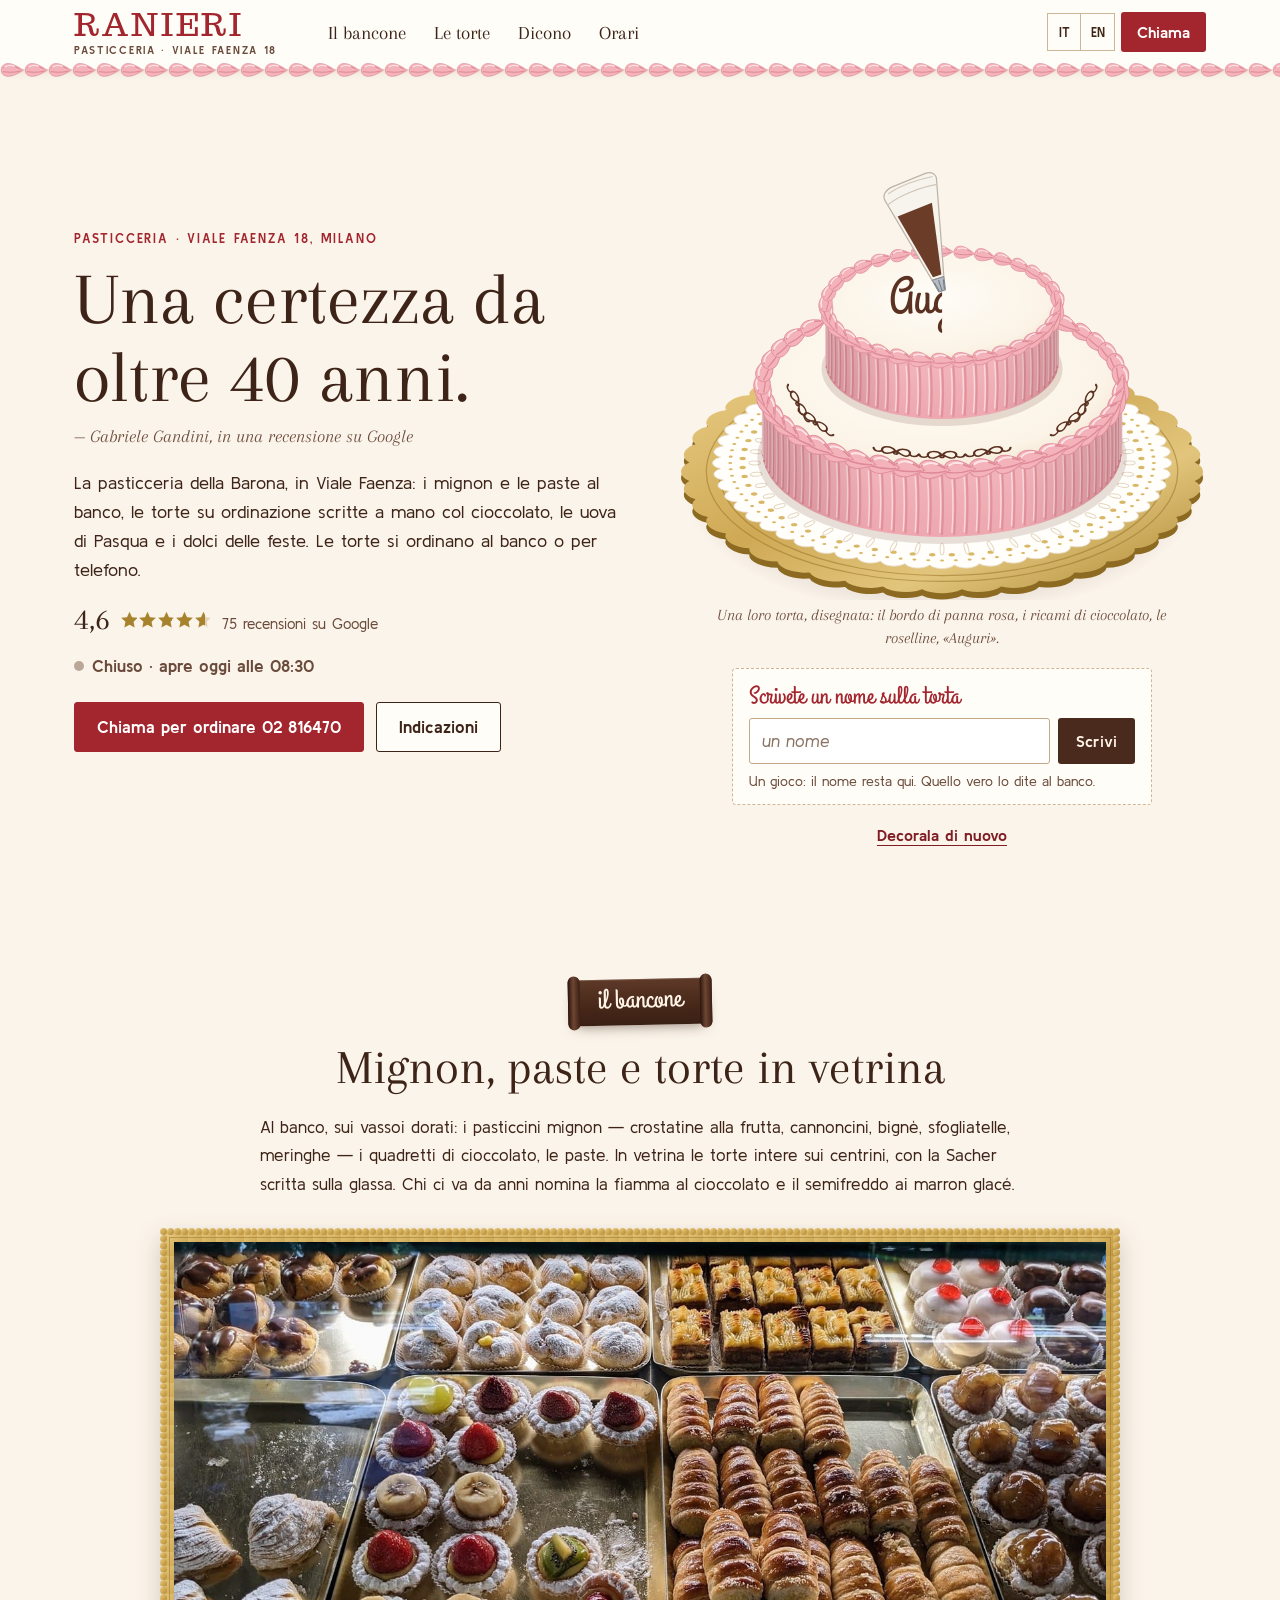
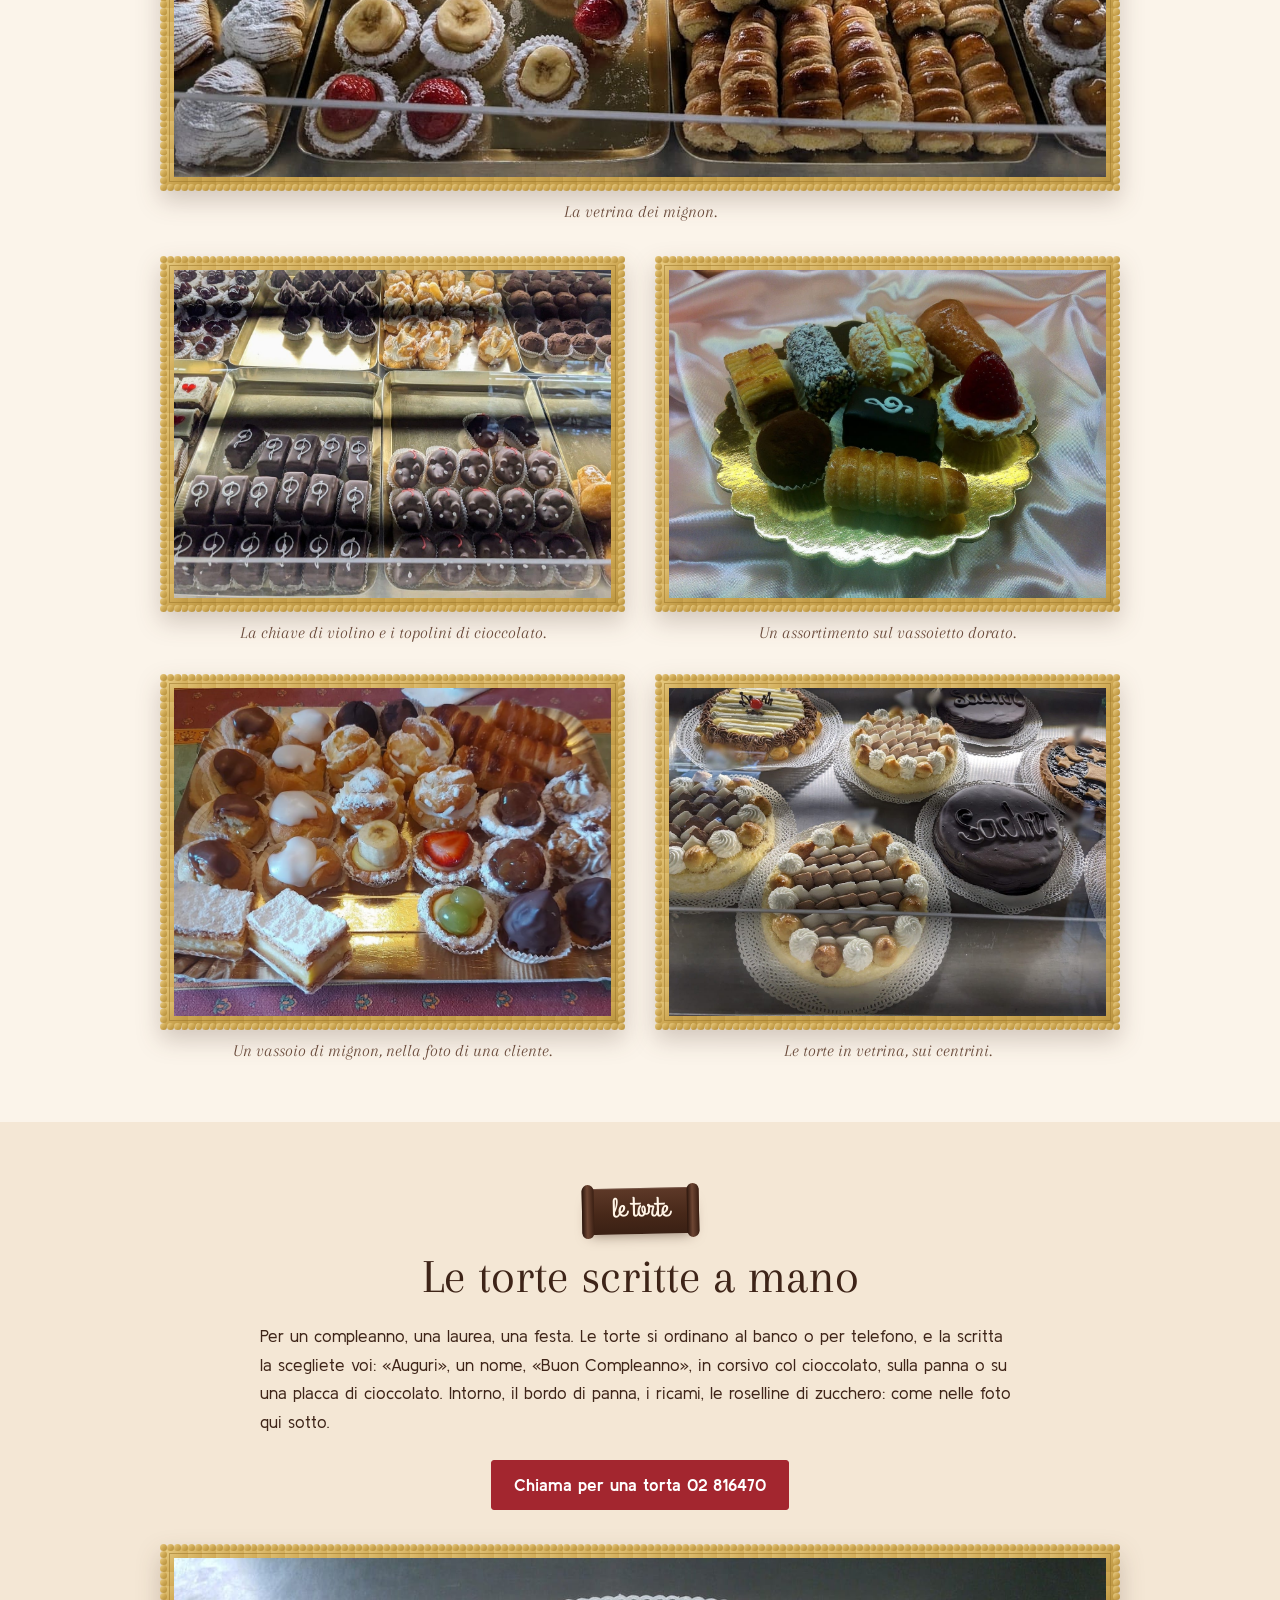
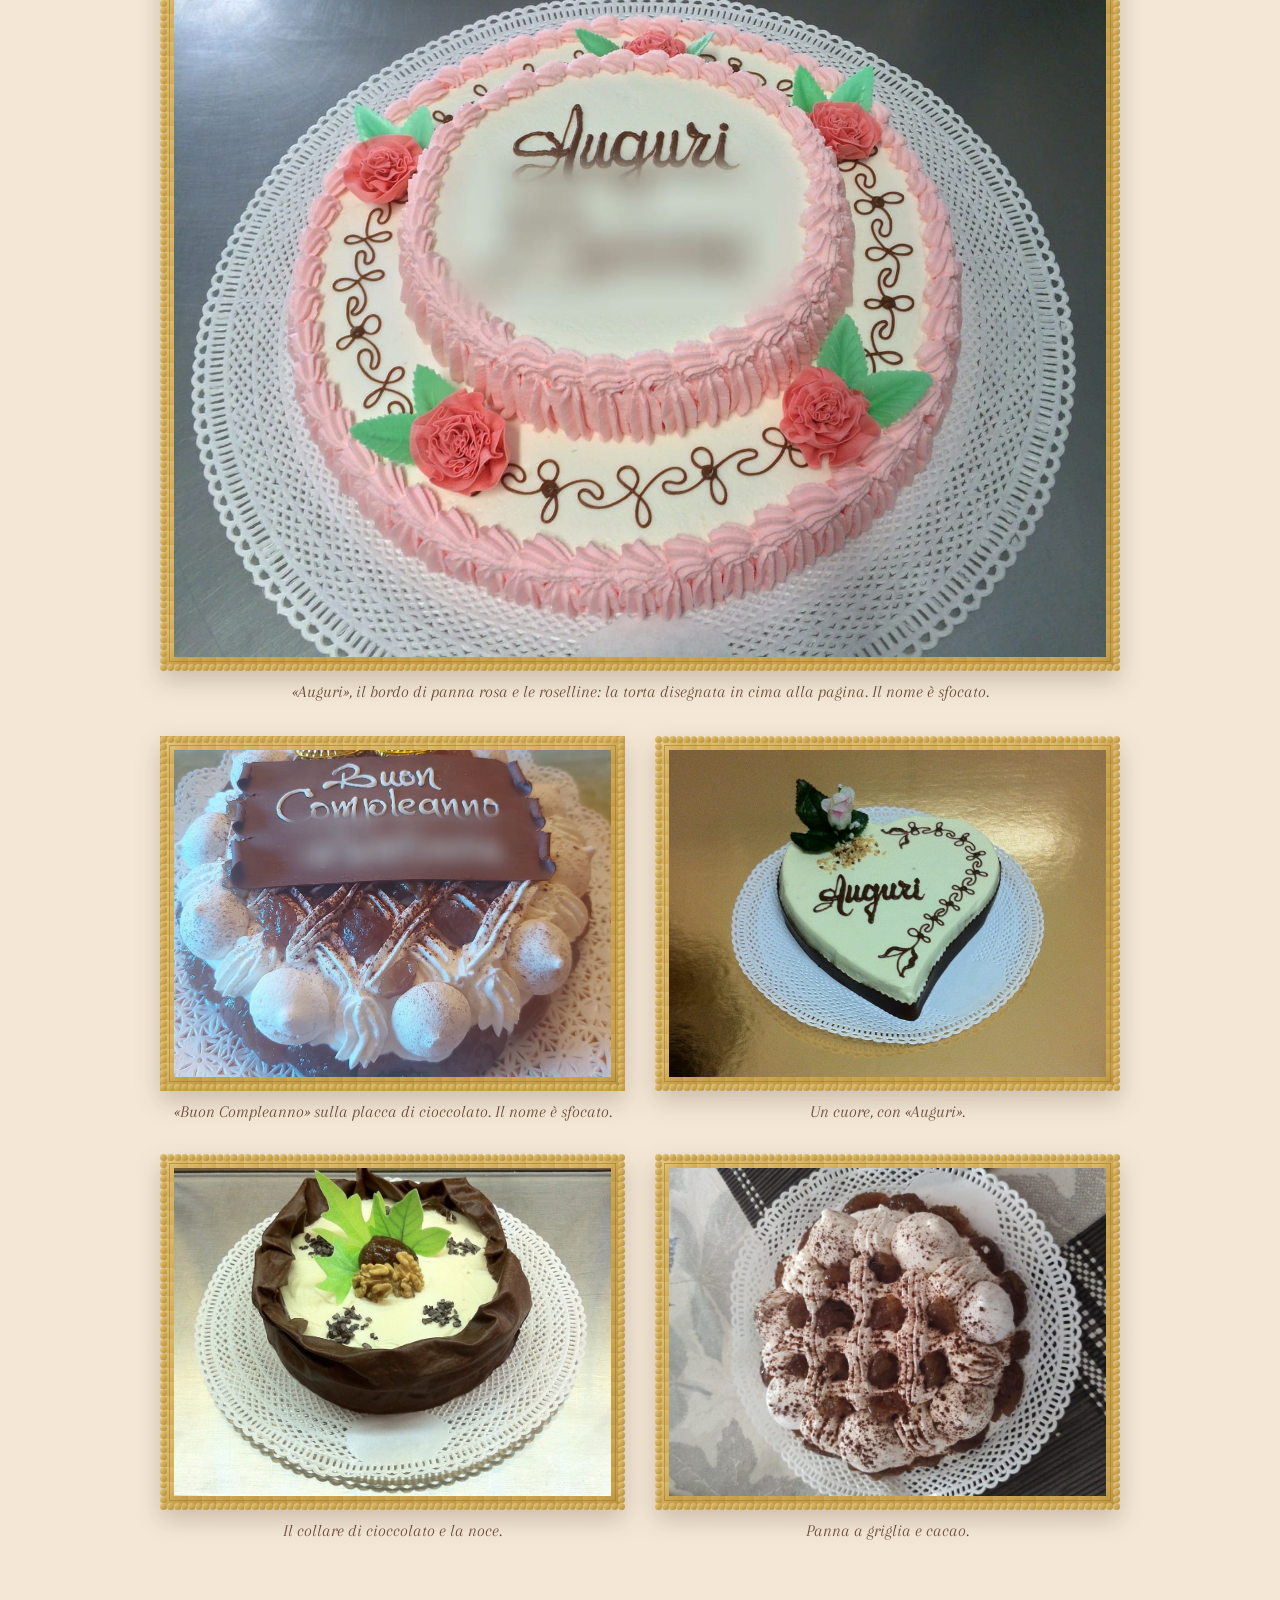
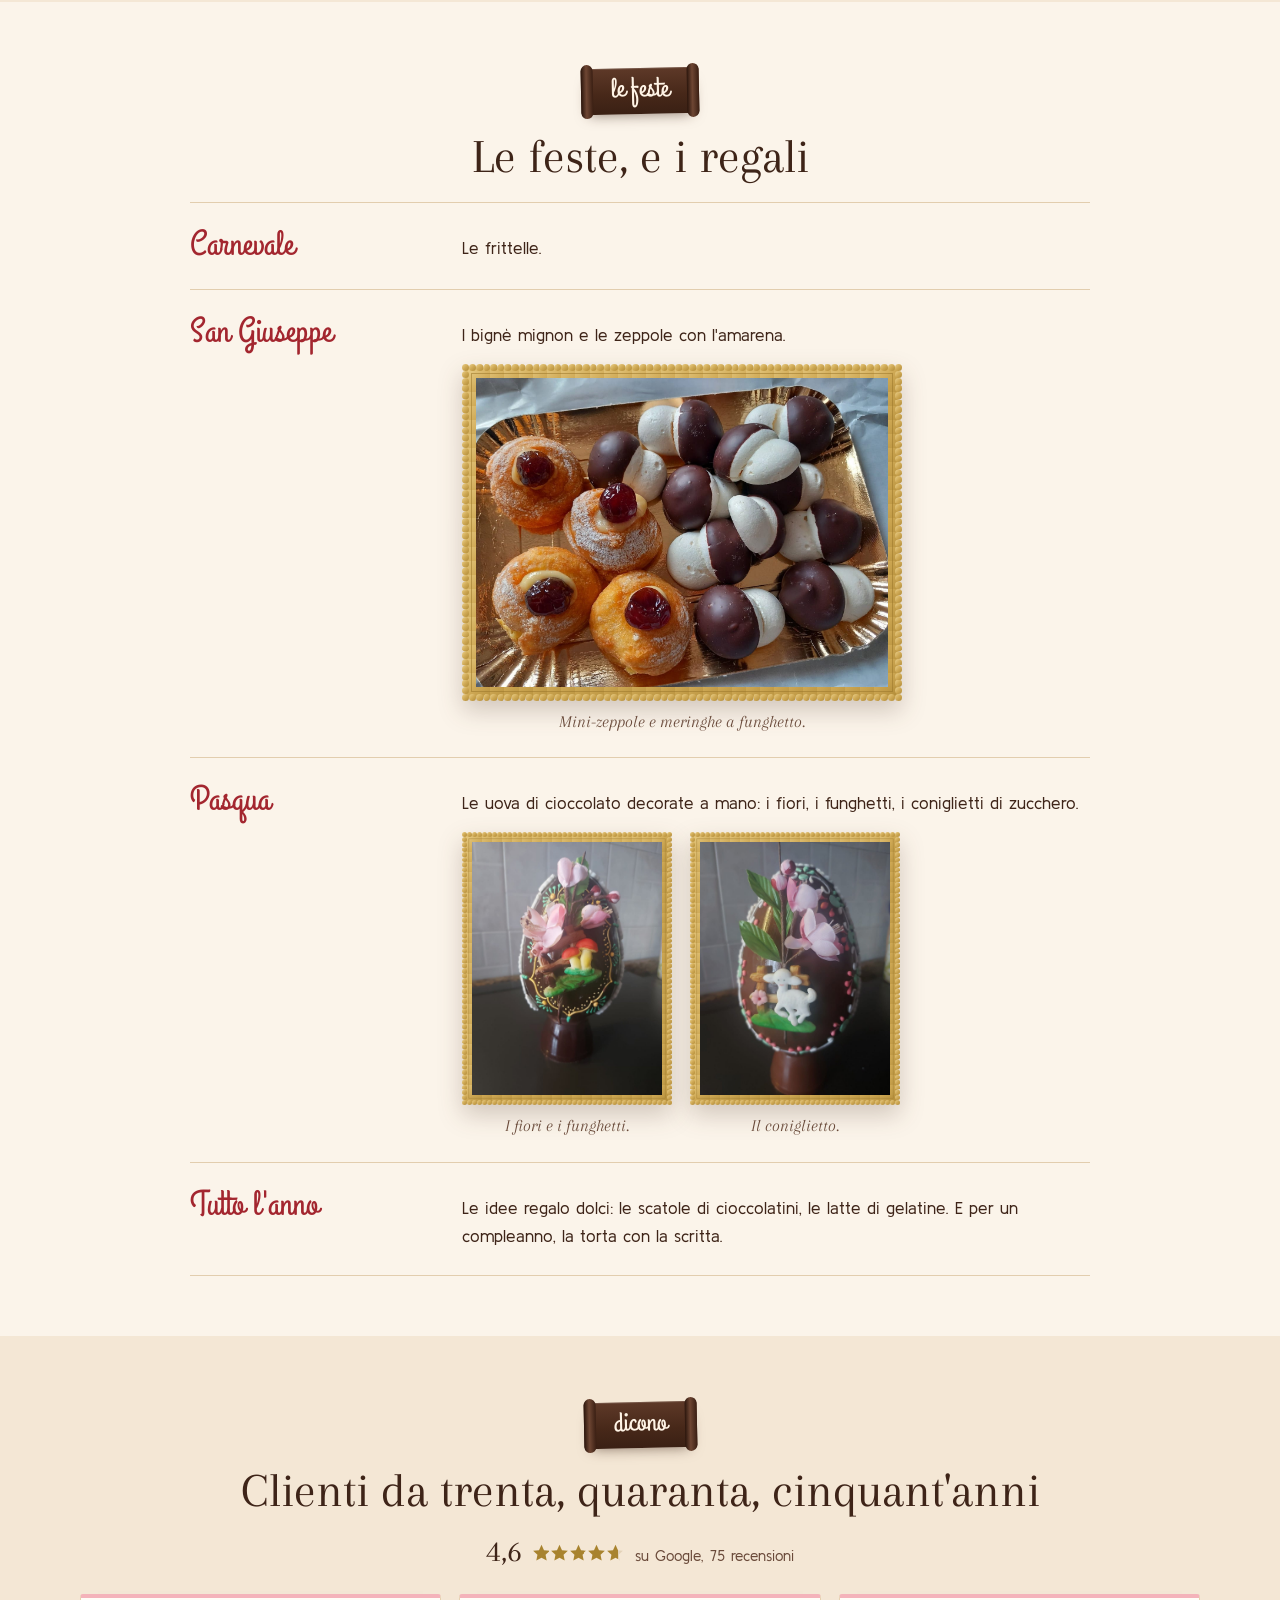
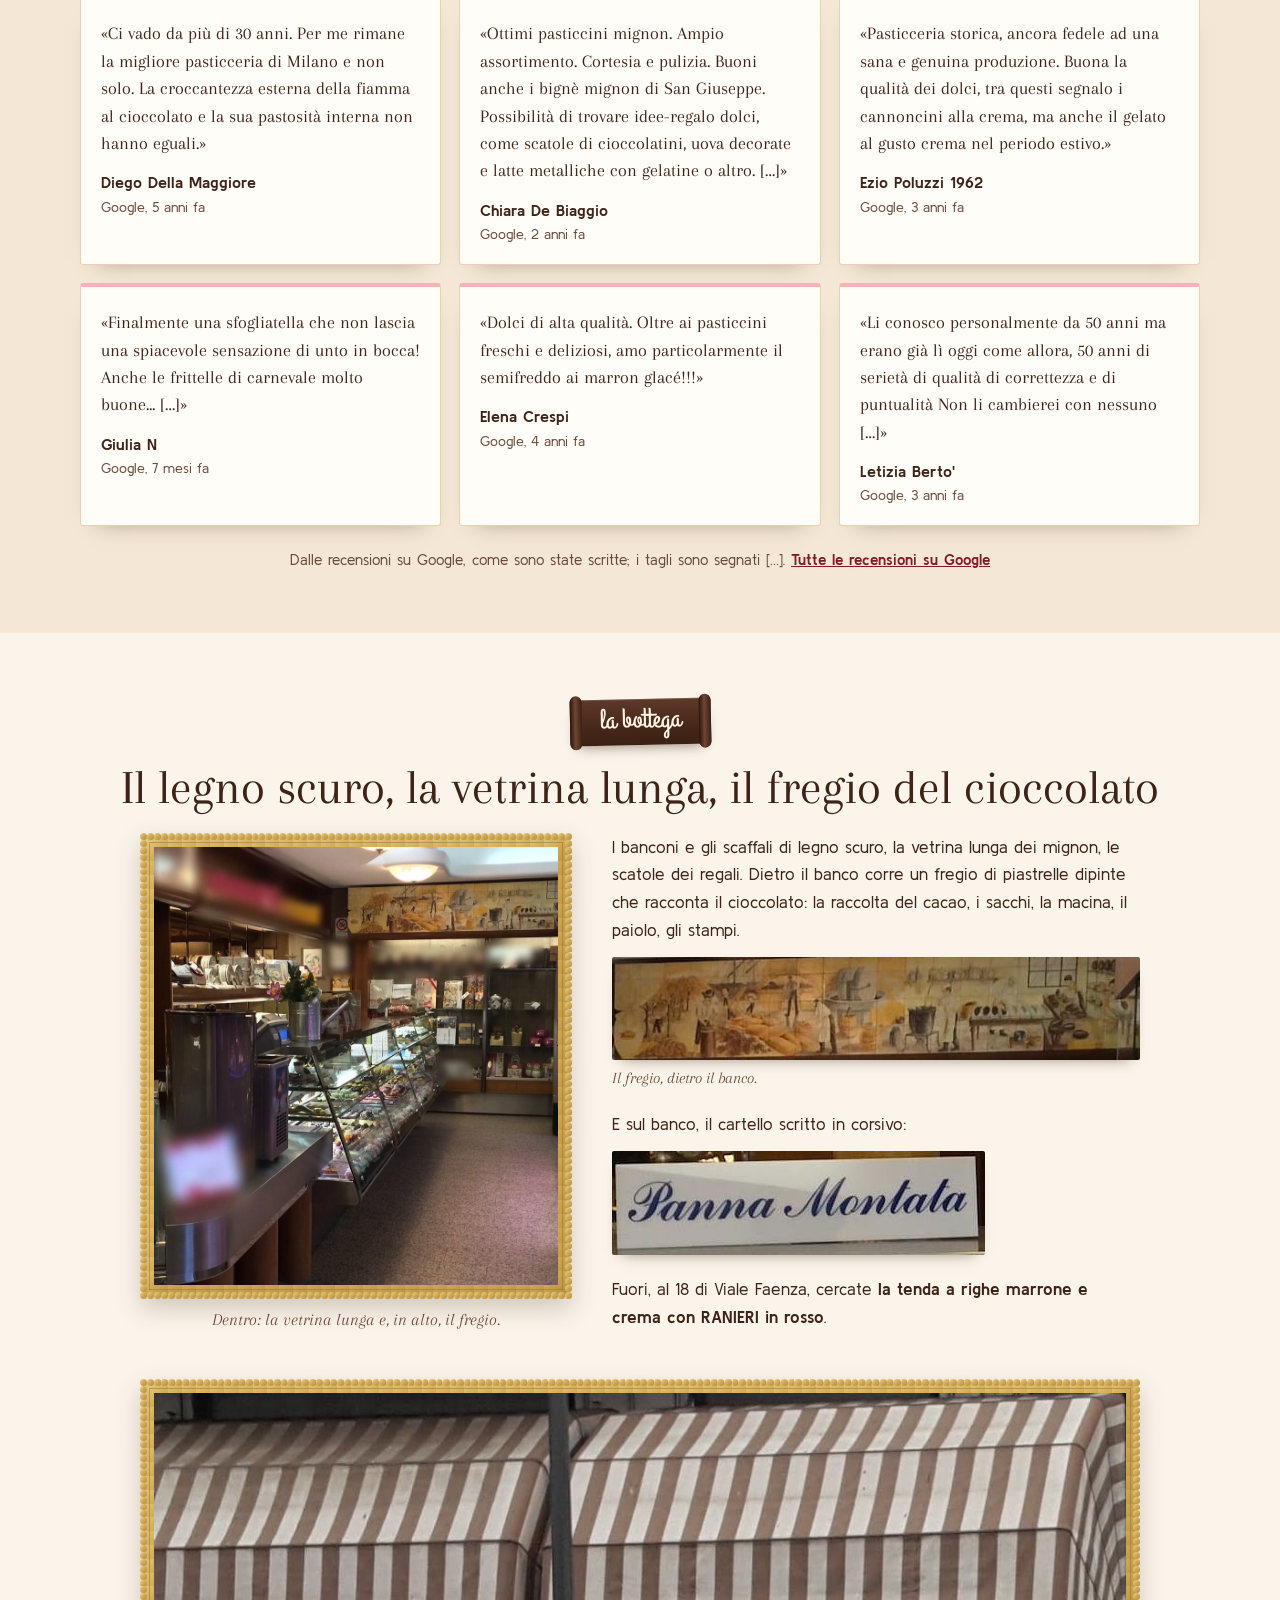
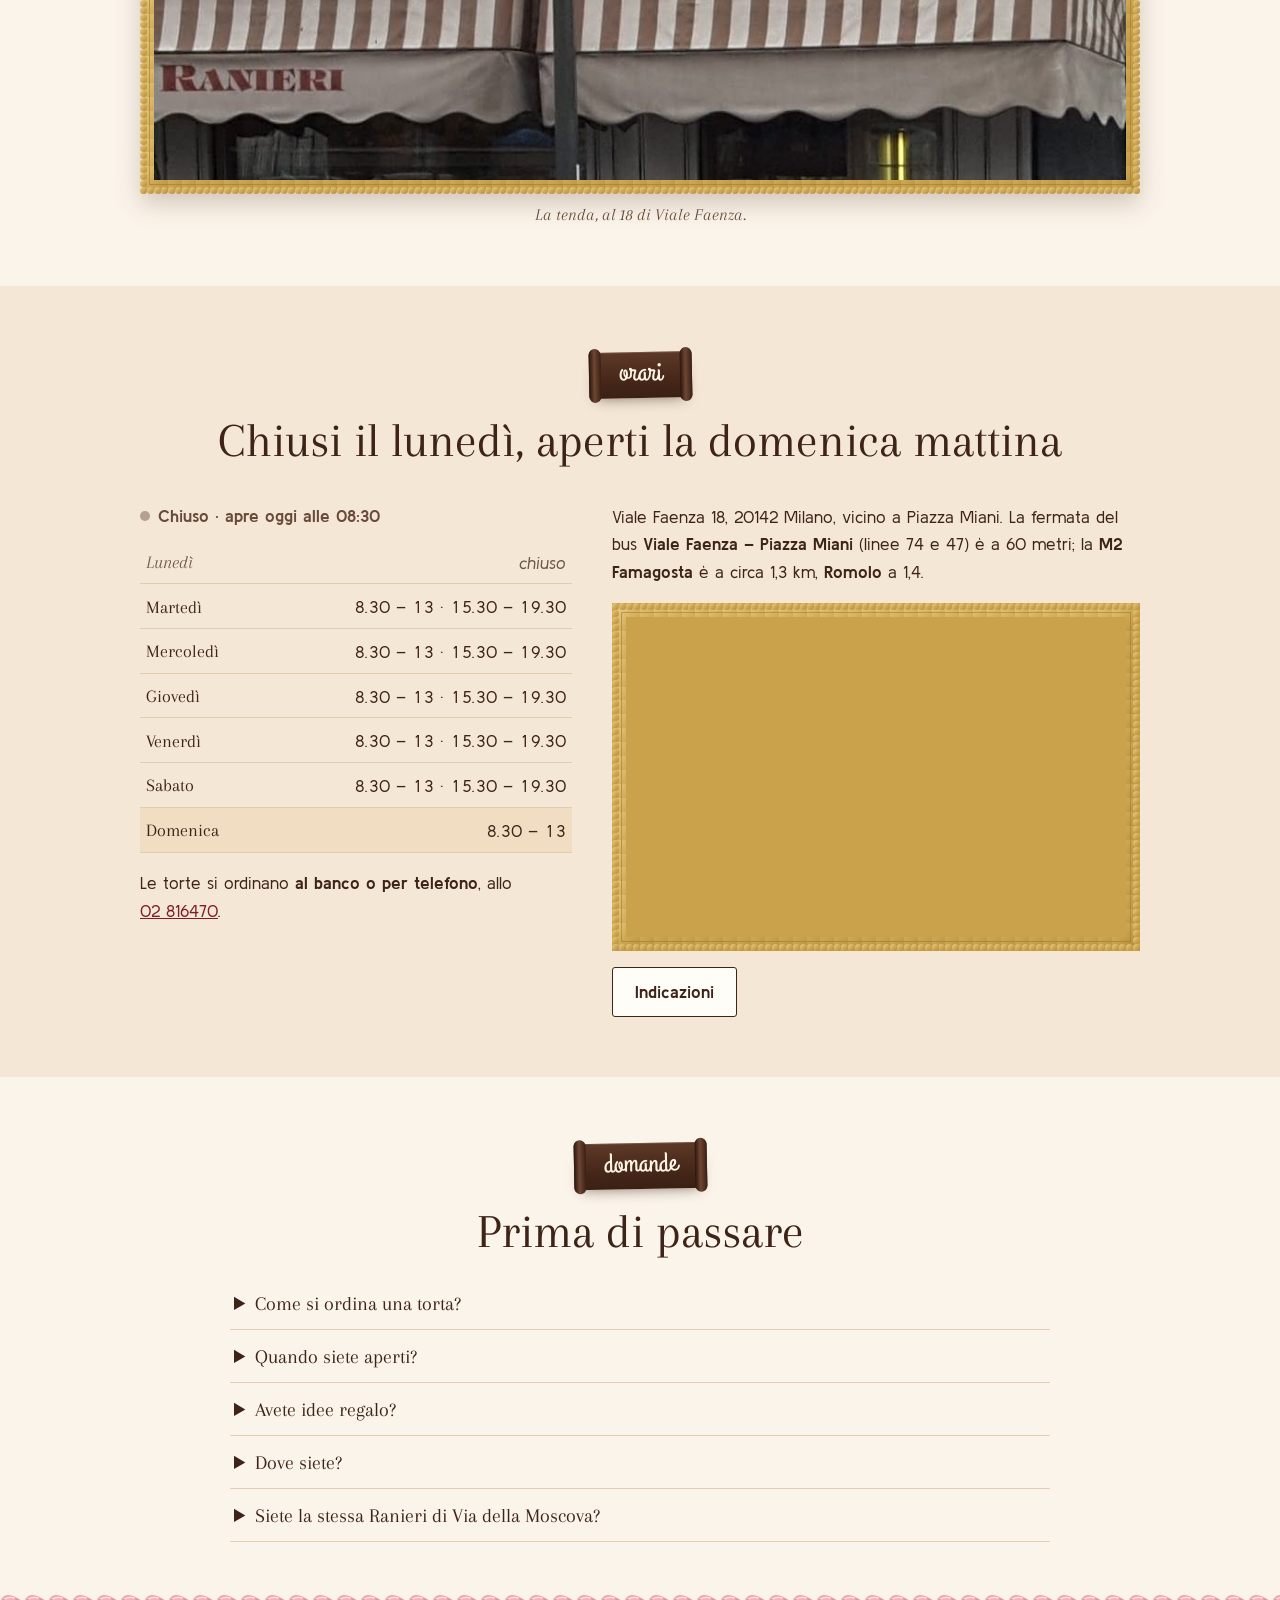
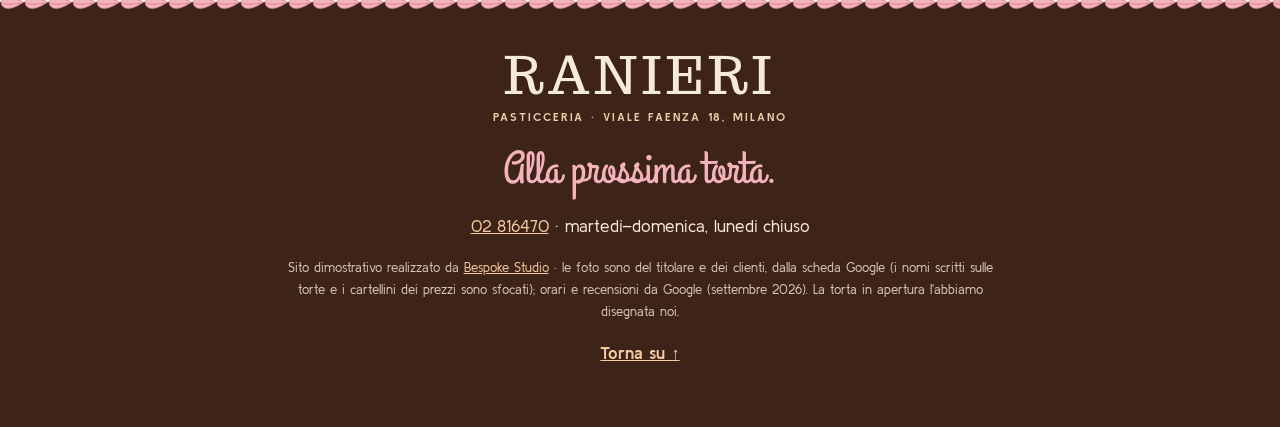
==== index.html @ b36c25e9 "Pasticceria Ranieri, Viale Faenza 18 — una certezza da oltre 40 anni La pasticceria della Barona: i " ====
<!DOCTYPE html>
<html lang="it" class="no-js">
<head>
<meta charset="utf-8">
<meta name="viewport" content="width=device-width, initial-scale=1">
<script>(function(){var r=document.documentElement;r.classList.remove('no-js');
/* la firma: finché main.js non parte sul vassoio c'è solo il centrino; se il codice non arriva, dopo 2,5 s va allo stato finale */
try{if(!matchMedia('(prefers-reduced-motion: reduce)').matches){r.classList.add('firma-attesa');window.__attesaTorta=setTimeout(function(){r.classList.remove('firma-attesa')},2500)}}catch(e){}})()</script>
<title>Pasticceria Ranieri — Viale Faenza 18, Milano (Barona)</title>
<meta name="description" content="Pasticceria Ranieri, in Viale Faenza 18 alla Barona: i mignon e le paste al banco, le torte su ordinazione scritte a mano, le uova di Pasqua e i dolci delle feste. 4,6 su 75 recensioni. Si ordina al banco o allo 02 816470.">
<link rel="canonical" href="https://rotenzark.github.io/pasticceria-ranieri-faenza/">
<meta property="og:type" content="website">
<meta property="og:title" content="Pasticceria Ranieri, Viale Faenza 18 — Una certezza da oltre 40 anni.">
<meta property="og:description" content="La pasticceria della Barona: mignon, paste, torte su ordinazione scritte a mano col cioccolato. Si ordina al banco o per telefono.">
<meta property="og:image" content="https://rotenzark.github.io/pasticceria-ranieri-faenza/img/og.jpg">
<meta property="og:url" content="https://rotenzark.github.io/pasticceria-ranieri-faenza/">
<meta property="og:locale" content="it_IT">
<meta name="twitter:card" content="summary_large_image">
<meta name="theme-color" content="#FFFDF8">
<link rel="icon" href="img/favicon.svg" type="image/svg+xml">
<link rel="icon" href="img/favicon-32.png" sizes="32x32" type="image/png">
<link rel="apple-touch-icon" href="img/apple-touch-icon.png">
<link rel="preconnect" href="https://fonts.googleapis.com">
<link rel="preconnect" href="https://fonts.gstatic.com" crossorigin>
<link href="https://fonts.googleapis.com/css2?family=Arapey:ital@0;1&amp;family=Grand+Hotel&amp;family=Kulim+Park:wght@400;700&amp;family=Trocchi&amp;display=swap" rel="stylesheet">
<link rel="stylesheet" href="css/styles.css?v=1">
<script src="https://cdn.jsdelivr.net/npm/gsap@3.12.5/dist/gsap.min.js" defer></script>
<script src="https://cdn.jsdelivr.net/npm/gsap@3.12.5/dist/ScrollTrigger.min.js" defer></script>
<script src="js/main.js?v=1" defer></script>
<script type="application/ld+json">
{"@context":"https://schema.org","@type":"Bakery","name":"Pasticceria Ranieri","description":"Pasticceria in Viale Faenza 18 a Milano, alla Barona: pasticcini mignon, paste, torte su ordinazione scritte a mano, uova di Pasqua decorate e dolci delle feste.","url":"https://rotenzark.github.io/pasticceria-ranieri-faenza/","image":"https://rotenzark.github.io/pasticceria-ranieri-faenza/img/og.jpg","telephone":"+39 02 816470","address":{"@type":"PostalAddress","streetAddress":"Viale Faenza 18","postalCode":"20142","addressLocality":"Milano","addressRegion":"MI","addressCountry":"IT"},"geo":{"@type":"GeoCoordinates","latitude":45.4373,"longitude":9.15174},"openingHoursSpecification":[{"@type":"OpeningHoursSpecification","dayOfWeek":["Tuesday","Wednesday","Thursday","Friday","Saturday"],"opens":"08:30","closes":"13:00"},{"@type":"OpeningHoursSpecification","dayOfWeek":["Tuesday","Wednesday","Thursday","Friday","Saturday"],"opens":"15:30","closes":"19:30"},{"@type":"OpeningHoursSpecification","dayOfWeek":"Sunday","opens":"08:30","closes":"13:00"}],"aggregateRating":{"@type":"AggregateRating","ratingValue":"4.6","reviewCount":"75","bestRating":"5"}}
</script>
<script type="application/ld+json">
{"@context":"https://schema.org","@type":"FAQPage","mainEntity":[
{"@type":"Question","name":"Come si ordina una torta alla Pasticceria Ranieri?","acceptedAnswer":{"@type":"Answer","text":"Al banco o per telefono, allo 02 816470. La scritta la scegliete voi."}},
{"@type":"Question","name":"Quando è aperta la Pasticceria Ranieri?","acceptedAnswer":{"@type":"Answer","text":"Dal martedì al sabato dalle 8.30 alle 13 e dalle 15.30 alle 19.30; la domenica dalle 8.30 alle 13. Il lunedì è chiusa."}},
{"@type":"Question","name":"Avete idee regalo?","acceptedAnswer":{"@type":"Answer","text":"Sì: le scatole di cioccolatini, le latte di gelatine, e a Pasqua le uova decorate a mano."}},
{"@type":"Question","name":"Dove si trova la pasticceria?","acceptedAnswer":{"@type":"Answer","text":"In Viale Faenza 18, vicino a Piazza Miani: i bus 74 e 47 fermano a 60 metri. Si riconosce dalla tenda a righe marrone e crema con RANIERI in rosso."}},
{"@type":"Question","name":"È la stessa Pasticceria Ranieri di Via della Moscova?","acceptedAnswer":{"@type":"Answer","text":"No: questa è la Pasticceria Ranieri di Viale Faenza 18, alla Barona. Sono due pasticcerie diverse."}}
]}
</script>
</head>
<body>

<a class="salta" href="#contenuto" data-i18n="m.salta">Vai al contenuto</a>

<header class="testata" id="testata">
  <div class="testata__dentro">
    <a class="marchio" href="#inizio" aria-label="Pasticceria Ranieri, torna all'inizio" data-i18n-aria="m.top">
      <span class="marchio__nome" aria-hidden="true">RANIERI</span>
      <span class="marchio__sotto" aria-hidden="true" data-i18n="m.sotto">Pasticceria · Viale Faenza 18</span>
    </a>
    <nav id="mainNav" class="voci" aria-label="Le sezioni" data-i18n-aria="m.nav">
      <a href="#bancone" data-i18n="n.bancone">Il bancone</a>
      <a href="#torte" data-i18n="n.torte">Le torte</a>
      <a href="#dicono" data-i18n="n.dicono">Dicono</a>
      <a href="#orari" data-i18n="n.orari">Orari</a>
    </nav>
    <div class="testata__azioni">
      <div class="lingue" role="group" aria-label="Lingua" data-i18n-aria="m.lingua">
        <button type="button" data-lang="it" aria-pressed="true">IT</button>
        <button type="button" data-lang="en" aria-pressed="false">EN</button>
      </div>
      <a class="chiama" href="tel:+3902816470" data-i18n="t.chiama">Chiama</a>
      <button id="burger" class="burger" type="button" aria-expanded="false" aria-controls="menuMobile" aria-label="Apri il menu" data-i18n-aria="m.menu"><span></span><span></span><span></span></button>
    </div>
  </div>
</header>

<nav id="menuMobile" class="menu-mobile" hidden aria-label="Le sezioni" data-i18n-aria="m.nav">
  <a href="#bancone" data-i18n="n.bancone">Il bancone</a>
  <a href="#torte" data-i18n="n.torte">Le torte</a>
  <a href="#feste" data-i18n="n.feste">Le feste</a>
  <a href="#dicono" data-i18n="n.dicono">Dicono</a>
  <a href="#bottega" data-i18n="n.bottega">La bottega</a>
  <a href="#orari" data-i18n="n.orariDove">Orari e dove</a>
  <a href="#domande" data-i18n="n.domande">Domande</a>
  <a class="menu-mobile__chiama" href="tel:+3902816470"><span data-i18n="t.chiama">Chiama</span> <span class="intero">02 816470</span></a>
</nav>

<main id="contenuto">

  <!-- ══════ L'APERTURA: le parole di un cliente e una loro torta ══════ -->
  <section id="inizio" class="apertura" aria-labelledby="titolo">
    <div class="apertura__testo">
      <p class="apertura__sopra" data-i18n="h.sopra">Pasticceria · Viale Faenza 18, Milano</p>
      <h1 id="titolo" class="apertura__titolo" data-i18n="h.titolo">Una certezza da oltre 40 anni.</h1>
      <p class="apertura__chi" data-i18n="h.chi">Gabriele Gandini, in una recensione su Google</p>
      <p class="apertura__frase" data-i18n="h.testo">La pasticceria della Barona, in Viale Faenza: i mignon e le paste al banco, le torte su ordinazione scritte a mano col cioccolato, le uova di Pasqua e i dolci delle feste. Le torte si ordinano al banco o per telefono.</p>
      <p class="voto"><b class="voto__n">4,6</b> <span class="stelle" aria-hidden="true" style="--voto:.92"></span> <span class="voto__su" data-i18n="h.voto">75 recensioni su Google</span></p>
      <p class="stato" id="orarioStato">Martedì–sabato 8.30–13 e 15.30–19.30, domenica 8.30–13</p>
      <div class="apertura__azioni">
        <a class="bottone bottone--pieno" href="tel:+3902816470"><span data-i18n="h.chiama">Chiama per ordinare</span>&nbsp;<span class="intero">02 816470</span></a>
        <a class="bottone" href="https://www.google.com/maps/dir/?api=1&amp;destination=Pasticceria+Ranieri%2C+Viale+Faenza+18%2C+Milano" target="_blank" rel="noopener" data-i18n="h.indicazioni">Indicazioni</a>
      </div>
    </div>
    <div class="apertura__torta">
      <figure class="torta" id="torta" data-firma="fatta">
        <div class="torta__cornice">
          <!--TORTA--><svg class="torta__svg" viewBox="0 0 600 540" role="img" aria-labelledby="tortaTitolo tortaDesc" xmlns="http://www.w3.org/2000/svg">
  <title id="tortaTitolo" data-i18n="to.titolo">Una torta della Pasticceria Ranieri, disegnata</title>
  <desc id="tortaDesc" data-i18n="to.desc">Una torta a due piani sul centrino e sul vassoio dorato: i fianchi di panna rosa, il bordo di conchiglie di panna rosa, i ricami di cioccolato, quattro roselline di zucchero con le foglie, e sopra la scritta Auguri in corsivo di cioccolato.</desc>
  <defs>
    <linearGradient id="oroVassoio" x1="0" y1="0" x2="1" y2="1"><stop offset="0" stop-color="#EBD08A"/><stop offset=".45" stop-color="#CFA955"/><stop offset=".7" stop-color="#E2C57C"/><stop offset="1" stop-color="#A8832E"/></linearGradient>
    <radialGradient id="ombraVassoio" cx=".5" cy=".5" r=".5"><stop offset=".6" stop-color="#3E2418" stop-opacity=".22"/><stop offset="1" stop-color="#3E2418" stop-opacity="0"/></radialGradient>
    <linearGradient id="fiancoRosa" x1="0" y1="0" x2="0" y2="1"><stop offset="0" stop-color="#F6C3C7"/><stop offset="1" stop-color="#EDA7AF"/></linearGradient>
    <linearGradient id="fiancoOmbra" x1="0" y1="0" x2="1" y2="0"><stop offset="0" stop-color="#7A2E36" stop-opacity=".26"/><stop offset=".32" stop-color="#7A2E36" stop-opacity="0"/><stop offset=".72" stop-color="#7A2E36" stop-opacity="0"/><stop offset="1" stop-color="#7A2E36" stop-opacity=".28"/></linearGradient>
    <radialGradient id="sopraPanna" cx=".46" cy=".42" r=".62"><stop offset="0" stop-color="#FFFDF8"/><stop offset=".8" stop-color="#FBF3E6"/><stop offset="1" stop-color="#F2E4D0"/></radialGradient>
    <g id="conchiglia"><path class="c-corpo" d="M-11 0C-11-6.5-5-8.5 1-6.5C5.5-5 9-2.5 13 0C9 2.5 5.5 4.6 1 6C-5 7.8-11 6-11 0Z"/><path class="c-solchi" d="M-8.5-2.8C-4-5.8 2-5.4 9-1.4M-9 1.8C-3 2.6 3 2.8 10 .8"/><path class="c-luce" d="M-7-3.6C-4-5.4 0-5.4 3-4.4"/></g>
    <path id="ricamo" pathLength="1" d="M-26-3C-25 3-19 4-16 0C-18-9-6-11-1-3C-6 4-13 7-16 0M26-3C25 3 19 4 16 0C18-9 6-11 1-3C6 4 13 7 16 0M-2 1a2 2 0 1 0 4 0a2 2 0 1 0-4 0"/>
    <g id="rosa"><path class="rosa__foglia" d="M-4 4C-16 2-28 8-36 18C-24 20-12 16-4 4Z"/><path class="rosa__foglia" d="M4 4C16 2 28 8 36 18C24 20 12 16 4 4Z"/><path class="rosa__nervo" d="M-6 6C-16 10-24 14-31 17M6 6C16 10 24 14 31 17"/><ellipse class="rosa__fuori" cx="0" cy="0" rx="21" ry="17"/><path class="rosa__petali" d="M-19 2C-16-10-4-15 6-13C15-11 20-4 18 4M-15 8C-17-2-10-10 0-10C10-10 15-3 14 6M-11 10C-13 2-7-5 1-5C8-5 11 1 9 7M-6 7C-7 1-3-2 2-1C6 0 6 5 3 7"/><path class="rosa__luce" d="M-14-6C-9-11 0-13 7-11"/></g>
  </defs>
  <g class="torta__vassoio">
    <ellipse cx="300" cy="410" rx="296" ry="148" fill="url(#ombraVassoio)"/>
    <path class="vassoio__bordo" d="M596.6 401L596.1 403.7L594.6 406.4L591.9 409L587.1 411.5L591 414.3L592.7 417.1L593.4 419.9L593 422.6L591.6 425.2L589.1 427.8L585.6 430.2L580 432.3L582.9 435.4L583.7 438.2L583.4 441L582.1 443.7L579.8 446.1L576.6 448.5L572.3 450.6L566.1 452.3L567.9 455.5L567.7 458.4L566.5 461.1L564.3 463.7L561.2 466L557.2 468L552.3 469.8L545.6 471L546.3 474.4L545.1 477.2L543 479.8L540 482.1L536.1 484.2L531.5 485.9L526 487.3L519 488L518.6 491.4L516.5 494.1L513.5 496.5L509.8 498.6L505.3 500.3L500.1 501.7L494.2 502.7L487 502.9L485.5 506.2L482.5 508.7L478.8 510.9L474.4 512.7L469.3 514.1L463.8 515L457.6 515.6L450.5 515.3L447.9 518.4L444 520.7L439.6 522.5L434.7 524L429.3 525L423.4 525.6L417.2 525.6L410.2 524.8L406.6 527.7L402 529.7L397 531.2L391.7 532.3L386 532.9L380 533L373.8 532.6L367.2 531.3L362.7 533.9L357.5 535.5L352.1 536.7L346.4 537.3L340.6 537.5L334.6 537.2L328.7 536.4L322.6 534.6L317.2 536.8L311.6 538L305.8 538.8L300 539L294.2 538.8L288.4 538L282.8 536.8L277.4 534.6L271.3 536.4L265.4 537.2L259.4 537.5L253.6 537.3L247.9 536.7L242.5 535.5L237.3 533.9L232.8 531.3L226.2 532.6L220 533L214 532.9L208.3 532.3L203 531.2L198 529.7L193.4 527.7L189.8 524.8L182.8 525.6L176.6 525.6L170.7 525L165.3 524L160.4 522.5L156 520.7L152.1 518.4L149.5 515.3L142.4 515.6L136.2 515L130.7 514.1L125.6 512.7L121.2 510.9L117.5 508.7L114.5 506.2L113 502.9L105.8 502.7L99.9 501.7L94.7 500.3L90.2 498.6L86.5 496.5L83.5 494.1L81.4 491.4L81 488L74 487.3L68.5 485.9L63.9 484.2L60 482.1L57 479.8L54.9 477.2L53.7 474.4L54.4 471L47.7 469.8L42.8 468L38.8 466L35.7 463.7L33.5 461.1L32.3 458.4L32.1 455.5L33.9 452.3L27.7 450.6L23.4 448.5L20.2 446.1L17.9 443.7L16.6 441L16.3 438.2L17.1 435.4L20 432.3L14.4 430.2L10.9 427.8L8.4 425.2L7 422.6L6.6 419.9L7.3 417.1L9 414.3L12.9 411.5L8.1 409L5.4 406.4L3.9 403.7L3.4 401L3.9 398.3L5.4 395.6L8.1 393L12.9 390.5L9 387.7L7.3 384.9L6.6 382.1L7 379.4L8.4 376.8L10.9 374.2L14.4 371.8L20 369.7L17.1 366.6L16.3 363.8L16.6 361L17.9 358.3L20.2 355.9L23.4 353.5L27.7 351.4L33.9 349.7L32.1 346.5L32.3 343.6L33.5 340.9L35.7 338.3L38.8 336L42.8 334L47.7 332.2L54.4 331L53.7 327.6L54.9 324.8L57 322.2L60 319.9L63.9 317.8L68.5 316.1L74 314.7L81 314L81.4 310.6L83.5 307.9L86.5 305.5L90.2 303.4L94.7 301.7L99.9 300.3L105.8 299.3L113 299.1L114.5 295.8L117.5 293.3L121.2 291.1L125.6 289.3L130.7 287.9L136.2 287L142.4 286.4L149.5 286.7L152.1 283.6L156 281.3L160.4 279.5L165.3 278L170.7 277L176.6 276.4L182.8 276.4L189.8 277.2L193.4 274.3L198 272.3L203 270.8L208.3 269.7L214 269.1L220 269L226.2 269.4L232.8 270.7L237.3 268.1L242.5 266.5L247.9 265.3L253.6 264.7L259.4 264.5L265.4 264.8L271.3 265.6L277.4 267.4L282.8 265.2L288.4 264L294.2 263.2L300 263L305.8 263.2L311.6 264L317.2 265.2L322.6 267.4L328.7 265.6L334.6 264.8L340.6 264.5L346.4 264.7L352.1 265.3L357.5 266.5L362.7 268.1L367.2 270.7L373.8 269.4L380 269L386 269.1L391.7 269.7L397 270.8L402 272.3L406.6 274.3L410.2 277.2L417.2 276.4L423.4 276.4L429.3 277L434.7 278L439.6 279.5L444 281.3L447.9 283.6L450.5 286.7L457.6 286.4L463.8 287L469.3 287.9L474.4 289.3L478.8 291.1L482.5 293.3L485.5 295.8L487 299.1L494.2 299.3L500.1 300.3L505.3 301.7L509.8 303.4L513.5 305.5L516.5 307.9L518.6 310.6L519 314L526 314.7L531.5 316.1L536.1 317.8L540 319.9L543 322.2L545.1 324.8L546.3 327.6L545.6 331L552.3 332.2L557.2 334L561.2 336L564.3 338.3L566.5 340.9L567.7 343.6L567.9 346.5L566.1 349.7L572.3 351.4L576.6 353.5L579.8 355.9L582.1 358.3L583.4 361L583.7 363.8L582.9 366.6L580 369.7L585.6 371.8L589.1 374.2L591.6 376.8L593 379.4L593.4 382.1L592.7 384.9L591 387.7L587.1 390.5L591.9 393L594.6 395.6L596.1 398.3Z"/>
    <path d="M596.6 394L596.1 396.7L594.6 399.4L591.9 402L587.1 404.5L591 407.3L592.7 410.1L593.4 412.9L593 415.6L591.6 418.2L589.1 420.8L585.6 423.2L580 425.3L582.9 428.4L583.7 431.2L583.4 434L582.1 436.7L579.8 439.1L576.6 441.5L572.3 443.6L566.1 445.3L567.9 448.5L567.7 451.4L566.5 454.1L564.3 456.7L561.2 459L557.2 461L552.3 462.8L545.6 464L546.3 467.4L545.1 470.2L543 472.8L540 475.1L536.1 477.2L531.5 478.9L526 480.3L519 481L518.6 484.4L516.5 487.1L513.5 489.5L509.8 491.6L505.3 493.3L500.1 494.7L494.2 495.7L487 495.9L485.5 499.2L482.5 501.7L478.8 503.9L474.4 505.7L469.3 507.1L463.8 508L457.6 508.6L450.5 508.3L447.9 511.4L444 513.7L439.6 515.5L434.7 517L429.3 518L423.4 518.6L417.2 518.6L410.2 517.8L406.6 520.7L402 522.7L397 524.2L391.7 525.3L386 525.9L380 526L373.8 525.6L367.2 524.3L362.7 526.9L357.5 528.5L352.1 529.7L346.4 530.3L340.6 530.5L334.6 530.2L328.7 529.4L322.6 527.6L317.2 529.8L311.6 531L305.8 531.8L300 532L294.2 531.8L288.4 531L282.8 529.8L277.4 527.6L271.3 529.4L265.4 530.2L259.4 530.5L253.6 530.3L247.9 529.7L242.5 528.5L237.3 526.9L232.8 524.3L226.2 525.6L220 526L214 525.9L208.3 525.3L203 524.2L198 522.7L193.4 520.7L189.8 517.8L182.8 518.6L176.6 518.6L170.7 518L165.3 517L160.4 515.5L156 513.7L152.1 511.4L149.5 508.3L142.4 508.6L136.2 508L130.7 507.1L125.6 505.7L121.2 503.9L117.5 501.7L114.5 499.2L113 495.9L105.8 495.7L99.9 494.7L94.7 493.3L90.2 491.6L86.5 489.5L83.5 487.1L81.4 484.4L81 481L74 480.3L68.5 478.9L63.9 477.2L60 475.1L57 472.8L54.9 470.2L53.7 467.4L54.4 464L47.7 462.8L42.8 461L38.8 459L35.7 456.7L33.5 454.1L32.3 451.4L32.1 448.5L33.9 445.3L27.7 443.6L23.4 441.5L20.2 439.1L17.9 436.7L16.6 434L16.3 431.2L17.1 428.4L20 425.3L14.4 423.2L10.9 420.8L8.4 418.2L7 415.6L6.6 412.9L7.3 410.1L9 407.3L12.9 404.5L8.1 402L5.4 399.4L3.9 396.7L3.4 394L3.9 391.3L5.4 388.6L8.1 386L12.9 383.5L9 380.7L7.3 377.9L6.6 375.1L7 372.4L8.4 369.8L10.9 367.2L14.4 364.8L20 362.7L17.1 359.6L16.3 356.8L16.6 354L17.9 351.3L20.2 348.9L23.4 346.5L27.7 344.4L33.9 342.7L32.1 339.5L32.3 336.6L33.5 333.9L35.7 331.3L38.8 329L42.8 327L47.7 325.2L54.4 324L53.7 320.6L54.9 317.8L57 315.2L60 312.9L63.9 310.8L68.5 309.1L74 307.7L81 307L81.4 303.6L83.5 300.9L86.5 298.5L90.2 296.4L94.7 294.7L99.9 293.3L105.8 292.3L113 292.1L114.5 288.8L117.5 286.3L121.2 284.1L125.6 282.3L130.7 280.9L136.2 280L142.4 279.4L149.5 279.7L152.1 276.6L156 274.3L160.4 272.5L165.3 271L170.7 270L176.6 269.4L182.8 269.4L189.8 270.2L193.4 267.3L198 265.3L203 263.8L208.3 262.7L214 262.1L220 262L226.2 262.4L232.8 263.7L237.3 261.1L242.5 259.5L247.9 258.3L253.6 257.7L259.4 257.5L265.4 257.8L271.3 258.6L277.4 260.4L282.8 258.2L288.4 257L294.2 256.2L300 256L305.8 256.2L311.6 257L317.2 258.2L322.6 260.4L328.7 258.6L334.6 257.8L340.6 257.5L346.4 257.7L352.1 258.3L357.5 259.5L362.7 261.1L367.2 263.7L373.8 262.4L380 262L386 262.1L391.7 262.7L397 263.8L402 265.3L406.6 267.3L410.2 270.2L417.2 269.4L423.4 269.4L429.3 270L434.7 271L439.6 272.5L444 274.3L447.9 276.6L450.5 279.7L457.6 279.4L463.8 280L469.3 280.9L474.4 282.3L478.8 284.1L482.5 286.3L485.5 288.8L487 292.1L494.2 292.3L500.1 293.3L505.3 294.7L509.8 296.4L513.5 298.5L516.5 300.9L518.6 303.6L519 307L526 307.7L531.5 309.1L536.1 310.8L540 312.9L543 315.2L545.1 317.8L546.3 320.6L545.6 324L552.3 325.2L557.2 327L561.2 329L564.3 331.3L566.5 333.9L567.7 336.6L567.9 339.5L566.1 342.7L572.3 344.4L576.6 346.5L579.8 348.9L582.1 351.3L583.4 354L583.7 356.8L582.9 359.6L580 362.7L585.6 364.8L589.1 367.2L591.6 369.8L593 372.4L593.4 375.1L592.7 377.9L591 380.7L587.1 383.5L591.9 386L594.6 388.6L596.1 391.3Z" fill="url(#oroVassoio)"/>
    <ellipse class="vassoio__solco" cx="300" cy="394" rx="267.8" ry="124.6"/>
    <ellipse class="vassoio__solco" cx="300" cy="394" rx="253.4" ry="117.9"/>
    <path class="centrino" d="M560.8 384L560.3 385.7L558.8 387.3L556.3 389L551.6 390.5L555.9 392.3L558 394L559.1 395.7L559.2 397.4L558.3 399.1L556.4 400.7L553.5 402.1L548.4 403.4L552.3 405.4L553.9 407.3L554.6 409L554.3 410.7L553 412.3L550.7 413.8L547.4 415.1L542.2 416.1L545.5 418.3L546.7 420.2L546.9 422L546.2 423.7L544.5 425.2L541.9 426.5L538.3 427.7L532.8 428.4L535.6 430.7L536.3 432.7L536.1 434.5L535 436.1L533 437.5L530 438.7L526.2 439.7L520.6 440.1L522.7 442.6L523 444.6L522.4 446.3L520.8 447.9L518.5 449.2L515.3 450.2L511.3 451L505.5 451.1L507.1 453.7L506.9 455.7L505.8 457.4L503.9 458.9L501.2 460L497.8 460.9L493.6 461.4L487.9 461.3L488.8 463.9L488.1 465.9L486.7 467.5L484.4 468.9L481.5 469.9L477.9 470.6L473.6 470.9L467.9 470.5L468.2 473.1L467 475.1L465.2 476.6L462.6 477.9L459.5 478.7L455.7 479.2L451.3 479.3L445.8 478.6L445.5 481.2L443.8 483.1L441.6 484.6L438.8 485.7L435.4 486.4L431.6 486.7L427.2 486.5L421.9 485.5L420.9 488.1L418.8 489.9L416.2 491.2L413.2 492.2L409.7 492.7L405.8 492.8L401.5 492.4L396.4 491.2L394.8 493.7L392.3 495.3L389.4 496.5L386.1 497.3L382.5 497.7L378.6 497.6L374.5 497L369.8 495.5L367.5 497.9L364.7 499.4L361.5 500.5L358 501L354.4 501.2L350.5 500.9L346.5 500.1L342.2 498.4L339.4 500.7L336.2 502L332.8 502.9L329.2 503.3L325.5 503.3L321.8 502.8L318 501.8L314.1 499.8L310.8 502L307.3 503.1L303.7 503.8L300 504.1L296.3 503.8L292.7 503.1L289.2 502L285.9 499.8L282 501.8L278.2 502.8L274.5 503.3L270.8 503.3L267.2 502.9L263.8 502L260.6 500.7L257.8 498.4L253.5 500.1L249.5 500.9L245.6 501.2L242 501L238.5 500.5L235.3 499.4L232.5 497.9L230.2 495.5L225.5 497L221.4 497.6L217.5 497.7L213.9 497.3L210.6 496.5L207.7 495.3L205.2 493.7L203.6 491.2L198.5 492.4L194.2 492.8L190.3 492.7L186.8 492.2L183.8 491.2L181.2 489.9L179.1 488.1L178.1 485.5L172.8 486.5L168.4 486.7L164.6 486.4L161.2 485.7L158.4 484.6L156.2 483.1L154.5 481.2L154.2 478.6L148.7 479.3L144.3 479.2L140.5 478.7L137.4 477.9L134.8 476.6L133 475.1L131.8 473.1L132.1 470.5L126.4 470.9L122.1 470.6L118.5 469.9L115.6 468.9L113.3 467.5L111.9 465.9L111.2 463.9L112.1 461.3L106.4 461.4L102.2 460.9L98.8 460L96.1 458.9L94.2 457.4L93.1 455.7L92.9 453.7L94.5 451.1L88.7 451L84.7 450.2L81.5 449.2L79.2 447.9L77.6 446.3L77 444.6L77.3 442.6L79.4 440.1L73.8 439.7L70 438.7L67 437.5L65 436.1L63.9 434.5L63.7 432.7L64.4 430.7L67.2 428.4L61.7 427.7L58.1 426.5L55.5 425.2L53.8 423.7L53.1 422L53.3 420.2L54.5 418.3L57.8 416.1L52.6 415.1L49.3 413.8L47 412.3L45.7 410.7L45.4 409L46.1 407.3L47.7 405.4L51.6 403.4L46.5 402.1L43.6 400.7L41.7 399.1L40.8 397.4L40.9 395.7L42 394L44.1 392.3L48.4 390.5L43.7 389L41.2 387.3L39.7 385.7L39.2 384L39.7 382.3L41.2 380.7L43.7 379L48.4 377.5L44.1 375.7L42 374L40.9 372.3L40.8 370.6L41.7 368.9L43.6 367.3L46.5 365.9L51.6 364.6L47.7 362.6L46.1 360.7L45.4 359L45.7 357.3L47 355.7L49.3 354.2L52.6 352.9L57.8 351.9L54.5 349.7L53.3 347.8L53.1 346L53.8 344.3L55.5 342.8L58.1 341.5L61.7 340.3L67.2 339.6L64.4 337.3L63.7 335.3L63.9 333.5L65 331.9L67 330.5L70 329.3L73.8 328.3L79.4 327.9L77.3 325.4L77 323.4L77.6 321.7L79.2 320.1L81.5 318.8L84.7 317.8L88.7 317L94.5 316.9L92.9 314.3L93.1 312.3L94.2 310.6L96.1 309.1L98.8 308L102.2 307.1L106.4 306.6L112.1 306.7L111.2 304.1L111.9 302.1L113.3 300.5L115.6 299.1L118.5 298.1L122.1 297.4L126.4 297.1L132.1 297.5L131.8 294.9L133 292.9L134.8 291.4L137.4 290.1L140.5 289.3L144.3 288.8L148.7 288.7L154.2 289.4L154.5 286.8L156.2 284.9L158.4 283.4L161.2 282.3L164.6 281.6L168.4 281.3L172.8 281.5L178.1 282.5L179.1 279.9L181.2 278.1L183.8 276.8L186.8 275.8L190.3 275.3L194.2 275.2L198.5 275.6L203.6 276.8L205.2 274.3L207.7 272.7L210.6 271.5L213.9 270.7L217.5 270.3L221.4 270.4L225.5 271L230.2 272.5L232.5 270.1L235.3 268.6L238.5 267.5L242 267L245.6 266.8L249.5 267.1L253.5 267.9L257.8 269.6L260.6 267.3L263.8 266L267.2 265.1L270.8 264.7L274.5 264.7L278.2 265.2L282 266.2L285.9 268.2L289.2 266L292.7 264.9L296.3 264.2L300 263.9L303.7 264.2L307.3 264.9L310.8 266L314.1 268.2L318 266.2L321.8 265.2L325.5 264.7L329.2 264.7L332.8 265.1L336.2 266L339.4 267.3L342.2 269.6L346.5 267.9L350.5 267.1L354.4 266.8L358 267L361.5 267.5L364.7 268.6L367.5 270.1L369.8 272.5L374.5 271L378.6 270.4L382.5 270.3L386.1 270.7L389.4 271.5L392.3 272.7L394.8 274.3L396.4 276.8L401.5 275.6L405.8 275.2L409.7 275.3L413.2 275.8L416.2 276.8L418.8 278.1L420.9 279.9L421.9 282.5L427.2 281.5L431.6 281.3L435.4 281.6L438.8 282.3L441.6 283.4L443.8 284.9L445.5 286.8L445.8 289.4L451.3 288.7L455.7 288.8L459.5 289.3L462.6 290.1L465.2 291.4L467 292.9L468.2 294.9L467.9 297.5L473.6 297.1L477.9 297.4L481.5 298.1L484.4 299.1L486.7 300.5L488.1 302.1L488.8 304.1L487.9 306.7L493.6 306.6L497.8 307.1L501.2 308L503.9 309.1L505.8 310.6L506.9 312.3L507.1 314.3L505.5 316.9L511.3 317L515.3 317.8L518.5 318.8L520.8 320.1L522.4 321.7L523 323.4L522.7 325.4L520.6 327.9L526.2 328.3L530 329.3L533 330.5L535 331.9L536.1 333.5L536.3 335.3L535.6 337.3L532.8 339.6L538.3 340.3L541.9 341.5L544.5 342.8L546.2 344.3L546.9 346L546.7 347.8L545.5 349.7L542.2 351.9L547.4 352.9L550.7 354.2L553 355.7L554.3 357.3L554.6 359L553.9 360.7L552.3 362.6L548.4 364.6L553.5 365.9L556.4 367.3L558.3 368.9L559.2 370.6L559.1 372.3L558 374L555.9 375.7L551.6 377.5L556.3 379L558.8 380.7L560.3 382.3Z"/>
    <path class="centrino__buchi" d="M538.4 384a2.3 1.2 0 1 0 4.6 0a2.3 1.2 0 1 0 -4.6 0ZM537.8 391.2a2.3 1.2 0 1 0 4.6 0a2.3 1.2 0 1 0 -4.6 0ZM536.3 398.5a2.3 1.2 0 1 0 4.6 0a2.3 1.2 0 1 0 -4.6 0ZM533.7 405.6a2.3 1.2 0 1 0 4.6 0a2.3 1.2 0 1 0 -4.6 0ZM530.2 412.7a2.3 1.2 0 1 0 4.6 0a2.3 1.2 0 1 0 -4.6 0ZM525.6 419.6a2.3 1.2 0 1 0 4.6 0a2.3 1.2 0 1 0 -4.6 0ZM520 426.4a2.3 1.2 0 1 0 4.6 0a2.3 1.2 0 1 0 -4.6 0ZM513.5 433a2.3 1.2 0 1 0 4.6 0a2.3 1.2 0 1 0 -4.6 0ZM506.1 439.4a2.3 1.2 0 1 0 4.6 0a2.3 1.2 0 1 0 -4.6 0ZM497.8 445.5a2.3 1.2 0 1 0 4.6 0a2.3 1.2 0 1 0 -4.6 0ZM488.6 451.4a2.3 1.2 0 1 0 4.6 0a2.3 1.2 0 1 0 -4.6 0ZM478.6 457a2.3 1.2 0 1 0 4.6 0a2.3 1.2 0 1 0 -4.6 0ZM467.9 462.3a2.3 1.2 0 1 0 4.6 0a2.3 1.2 0 1 0 -4.6 0ZM456.4 467.3a2.3 1.2 0 1 0 4.6 0a2.3 1.2 0 1 0 -4.6 0ZM444.2 471.9a2.3 1.2 0 1 0 4.6 0a2.3 1.2 0 1 0 -4.6 0ZM431.4 476.1a2.3 1.2 0 1 0 4.6 0a2.3 1.2 0 1 0 -4.6 0ZM418 479.9a2.3 1.2 0 1 0 4.6 0a2.3 1.2 0 1 0 -4.6 0ZM404.1 483.4a2.3 1.2 0 1 0 4.6 0a2.3 1.2 0 1 0 -4.6 0ZM389.8 486.3a2.3 1.2 0 1 0 4.6 0a2.3 1.2 0 1 0 -4.6 0ZM375.1 488.9a2.3 1.2 0 1 0 4.6 0a2.3 1.2 0 1 0 -4.6 0ZM360 491a2.3 1.2 0 1 0 4.6 0a2.3 1.2 0 1 0 -4.6 0ZM344.7 492.7a2.3 1.2 0 1 0 4.6 0a2.3 1.2 0 1 0 -4.6 0ZM329.1 493.8a2.3 1.2 0 1 0 4.6 0a2.3 1.2 0 1 0 -4.6 0ZM313.4 494.5a2.3 1.2 0 1 0 4.6 0a2.3 1.2 0 1 0 -4.6 0ZM297.7 494.8a2.3 1.2 0 1 0 4.6 0a2.3 1.2 0 1 0 -4.6 0ZM282 494.5a2.3 1.2 0 1 0 4.6 0a2.3 1.2 0 1 0 -4.6 0ZM266.3 493.8a2.3 1.2 0 1 0 4.6 0a2.3 1.2 0 1 0 -4.6 0ZM250.7 492.7a2.3 1.2 0 1 0 4.6 0a2.3 1.2 0 1 0 -4.6 0ZM235.4 491a2.3 1.2 0 1 0 4.6 0a2.3 1.2 0 1 0 -4.6 0ZM220.3 488.9a2.3 1.2 0 1 0 4.6 0a2.3 1.2 0 1 0 -4.6 0ZM205.6 486.3a2.3 1.2 0 1 0 4.6 0a2.3 1.2 0 1 0 -4.6 0ZM191.3 483.4a2.3 1.2 0 1 0 4.6 0a2.3 1.2 0 1 0 -4.6 0ZM177.4 479.9a2.3 1.2 0 1 0 4.6 0a2.3 1.2 0 1 0 -4.6 0ZM164 476.1a2.3 1.2 0 1 0 4.6 0a2.3 1.2 0 1 0 -4.6 0ZM151.2 471.9a2.3 1.2 0 1 0 4.6 0a2.3 1.2 0 1 0 -4.6 0ZM139 467.3a2.3 1.2 0 1 0 4.6 0a2.3 1.2 0 1 0 -4.6 0ZM127.5 462.3a2.3 1.2 0 1 0 4.6 0a2.3 1.2 0 1 0 -4.6 0ZM116.8 457a2.3 1.2 0 1 0 4.6 0a2.3 1.2 0 1 0 -4.6 0ZM106.8 451.4a2.3 1.2 0 1 0 4.6 0a2.3 1.2 0 1 0 -4.6 0ZM97.6 445.5a2.3 1.2 0 1 0 4.6 0a2.3 1.2 0 1 0 -4.6 0ZM89.3 439.4a2.3 1.2 0 1 0 4.6 0a2.3 1.2 0 1 0 -4.6 0ZM81.9 433a2.3 1.2 0 1 0 4.6 0a2.3 1.2 0 1 0 -4.6 0ZM75.4 426.4a2.3 1.2 0 1 0 4.6 0a2.3 1.2 0 1 0 -4.6 0ZM69.8 419.6a2.3 1.2 0 1 0 4.6 0a2.3 1.2 0 1 0 -4.6 0ZM65.2 412.7a2.3 1.2 0 1 0 4.6 0a2.3 1.2 0 1 0 -4.6 0ZM61.7 405.6a2.3 1.2 0 1 0 4.6 0a2.3 1.2 0 1 0 -4.6 0ZM59.1 398.5a2.3 1.2 0 1 0 4.6 0a2.3 1.2 0 1 0 -4.6 0ZM57.6 391.2a2.3 1.2 0 1 0 4.6 0a2.3 1.2 0 1 0 -4.6 0ZM57 384a2.3 1.2 0 1 0 4.6 0a2.3 1.2 0 1 0 -4.6 0ZM57.6 376.8a2.3 1.2 0 1 0 4.6 0a2.3 1.2 0 1 0 -4.6 0ZM59.1 369.5a2.3 1.2 0 1 0 4.6 0a2.3 1.2 0 1 0 -4.6 0ZM61.7 362.4a2.3 1.2 0 1 0 4.6 0a2.3 1.2 0 1 0 -4.6 0ZM65.2 355.3a2.3 1.2 0 1 0 4.6 0a2.3 1.2 0 1 0 -4.6 0ZM69.8 348.4a2.3 1.2 0 1 0 4.6 0a2.3 1.2 0 1 0 -4.6 0ZM75.4 341.6a2.3 1.2 0 1 0 4.6 0a2.3 1.2 0 1 0 -4.6 0ZM81.9 335a2.3 1.2 0 1 0 4.6 0a2.3 1.2 0 1 0 -4.6 0ZM89.3 328.6a2.3 1.2 0 1 0 4.6 0a2.3 1.2 0 1 0 -4.6 0ZM97.6 322.5a2.3 1.2 0 1 0 4.6 0a2.3 1.2 0 1 0 -4.6 0ZM106.8 316.6a2.3 1.2 0 1 0 4.6 0a2.3 1.2 0 1 0 -4.6 0ZM116.8 311a2.3 1.2 0 1 0 4.6 0a2.3 1.2 0 1 0 -4.6 0ZM127.5 305.7a2.3 1.2 0 1 0 4.6 0a2.3 1.2 0 1 0 -4.6 0ZM139 300.7a2.3 1.2 0 1 0 4.6 0a2.3 1.2 0 1 0 -4.6 0ZM151.2 296.1a2.3 1.2 0 1 0 4.6 0a2.3 1.2 0 1 0 -4.6 0ZM164 291.9a2.3 1.2 0 1 0 4.6 0a2.3 1.2 0 1 0 -4.6 0ZM177.4 288.1a2.3 1.2 0 1 0 4.6 0a2.3 1.2 0 1 0 -4.6 0ZM191.3 284.6a2.3 1.2 0 1 0 4.6 0a2.3 1.2 0 1 0 -4.6 0ZM205.6 281.7a2.3 1.2 0 1 0 4.6 0a2.3 1.2 0 1 0 -4.6 0ZM220.3 279.1a2.3 1.2 0 1 0 4.6 0a2.3 1.2 0 1 0 -4.6 0ZM235.4 277a2.3 1.2 0 1 0 4.6 0a2.3 1.2 0 1 0 -4.6 0ZM250.7 275.3a2.3 1.2 0 1 0 4.6 0a2.3 1.2 0 1 0 -4.6 0ZM266.3 274.2a2.3 1.2 0 1 0 4.6 0a2.3 1.2 0 1 0 -4.6 0ZM282 273.5a2.3 1.2 0 1 0 4.6 0a2.3 1.2 0 1 0 -4.6 0ZM297.7 273.2a2.3 1.2 0 1 0 4.6 0a2.3 1.2 0 1 0 -4.6 0ZM313.4 273.5a2.3 1.2 0 1 0 4.6 0a2.3 1.2 0 1 0 -4.6 0ZM329.1 274.2a2.3 1.2 0 1 0 4.6 0a2.3 1.2 0 1 0 -4.6 0ZM344.7 275.3a2.3 1.2 0 1 0 4.6 0a2.3 1.2 0 1 0 -4.6 0ZM360 277a2.3 1.2 0 1 0 4.6 0a2.3 1.2 0 1 0 -4.6 0ZM375.1 279.1a2.3 1.2 0 1 0 4.6 0a2.3 1.2 0 1 0 -4.6 0ZM389.8 281.7a2.3 1.2 0 1 0 4.6 0a2.3 1.2 0 1 0 -4.6 0ZM404.1 284.6a2.3 1.2 0 1 0 4.6 0a2.3 1.2 0 1 0 -4.6 0ZM418 288.1a2.3 1.2 0 1 0 4.6 0a2.3 1.2 0 1 0 -4.6 0ZM431.4 291.9a2.3 1.2 0 1 0 4.6 0a2.3 1.2 0 1 0 -4.6 0ZM444.2 296.1a2.3 1.2 0 1 0 4.6 0a2.3 1.2 0 1 0 -4.6 0ZM456.4 300.7a2.3 1.2 0 1 0 4.6 0a2.3 1.2 0 1 0 -4.6 0ZM467.9 305.7a2.3 1.2 0 1 0 4.6 0a2.3 1.2 0 1 0 -4.6 0ZM478.6 311a2.3 1.2 0 1 0 4.6 0a2.3 1.2 0 1 0 -4.6 0ZM488.6 316.6a2.3 1.2 0 1 0 4.6 0a2.3 1.2 0 1 0 -4.6 0ZM497.8 322.5a2.3 1.2 0 1 0 4.6 0a2.3 1.2 0 1 0 -4.6 0ZM506.1 328.6a2.3 1.2 0 1 0 4.6 0a2.3 1.2 0 1 0 -4.6 0ZM513.5 335a2.3 1.2 0 1 0 4.6 0a2.3 1.2 0 1 0 -4.6 0ZM520 341.6a2.3 1.2 0 1 0 4.6 0a2.3 1.2 0 1 0 -4.6 0ZM525.6 348.4a2.3 1.2 0 1 0 4.6 0a2.3 1.2 0 1 0 -4.6 0ZM530.2 355.3a2.3 1.2 0 1 0 4.6 0a2.3 1.2 0 1 0 -4.6 0ZM533.7 362.4a2.3 1.2 0 1 0 4.6 0a2.3 1.2 0 1 0 -4.6 0ZM536.3 369.5a2.3 1.2 0 1 0 4.6 0a2.3 1.2 0 1 0 -4.6 0ZM537.8 376.8a2.3 1.2 0 1 0 4.6 0a2.3 1.2 0 1 0 -4.6 0ZM522.9 389.1a3.6 1.9 0 1 0 7.2 0a3.6 1.9 0 1 0 -7.2 0ZM520.7 399.3a3.6 1.9 0 1 0 7.2 0a3.6 1.9 0 1 0 -7.2 0ZM516.4 409.4a3.6 1.9 0 1 0 7.2 0a3.6 1.9 0 1 0 -7.2 0ZM509.9 419.2a3.6 1.9 0 1 0 7.2 0a3.6 1.9 0 1 0 -7.2 0ZM501.4 428.6a3.6 1.9 0 1 0 7.2 0a3.6 1.9 0 1 0 -7.2 0ZM490.9 437.7a3.6 1.9 0 1 0 7.2 0a3.6 1.9 0 1 0 -7.2 0ZM478.6 446.2a3.6 1.9 0 1 0 7.2 0a3.6 1.9 0 1 0 -7.2 0ZM464.4 454.1a3.6 1.9 0 1 0 7.2 0a3.6 1.9 0 1 0 -7.2 0ZM448.7 461.4a3.6 1.9 0 1 0 7.2 0a3.6 1.9 0 1 0 -7.2 0ZM431.5 467.9a3.6 1.9 0 1 0 7.2 0a3.6 1.9 0 1 0 -7.2 0ZM413 473.5a3.6 1.9 0 1 0 7.2 0a3.6 1.9 0 1 0 -7.2 0ZM393.4 478.4a3.6 1.9 0 1 0 7.2 0a3.6 1.9 0 1 0 -7.2 0ZM372.8 482.3a3.6 1.9 0 1 0 7.2 0a3.6 1.9 0 1 0 -7.2 0ZM351.5 485.3a3.6 1.9 0 1 0 7.2 0a3.6 1.9 0 1 0 -7.2 0ZM329.7 487.3a3.6 1.9 0 1 0 7.2 0a3.6 1.9 0 1 0 -7.2 0ZM307.5 488.3a3.6 1.9 0 1 0 7.2 0a3.6 1.9 0 1 0 -7.2 0ZM285.3 488.3a3.6 1.9 0 1 0 7.2 0a3.6 1.9 0 1 0 -7.2 0ZM263.1 487.3a3.6 1.9 0 1 0 7.2 0a3.6 1.9 0 1 0 -7.2 0ZM241.3 485.3a3.6 1.9 0 1 0 7.2 0a3.6 1.9 0 1 0 -7.2 0ZM220 482.3a3.6 1.9 0 1 0 7.2 0a3.6 1.9 0 1 0 -7.2 0ZM199.4 478.4a3.6 1.9 0 1 0 7.2 0a3.6 1.9 0 1 0 -7.2 0ZM179.8 473.5a3.6 1.9 0 1 0 7.2 0a3.6 1.9 0 1 0 -7.2 0ZM161.3 467.9a3.6 1.9 0 1 0 7.2 0a3.6 1.9 0 1 0 -7.2 0ZM144.1 461.4a3.6 1.9 0 1 0 7.2 0a3.6 1.9 0 1 0 -7.2 0ZM128.4 454.1a3.6 1.9 0 1 0 7.2 0a3.6 1.9 0 1 0 -7.2 0ZM114.2 446.2a3.6 1.9 0 1 0 7.2 0a3.6 1.9 0 1 0 -7.2 0ZM101.9 437.7a3.6 1.9 0 1 0 7.2 0a3.6 1.9 0 1 0 -7.2 0ZM91.4 428.6a3.6 1.9 0 1 0 7.2 0a3.6 1.9 0 1 0 -7.2 0ZM82.9 419.2a3.6 1.9 0 1 0 7.2 0a3.6 1.9 0 1 0 -7.2 0ZM76.4 409.4a3.6 1.9 0 1 0 7.2 0a3.6 1.9 0 1 0 -7.2 0ZM72.1 399.3a3.6 1.9 0 1 0 7.2 0a3.6 1.9 0 1 0 -7.2 0ZM69.9 389.1a3.6 1.9 0 1 0 7.2 0a3.6 1.9 0 1 0 -7.2 0ZM69.9 378.9a3.6 1.9 0 1 0 7.2 0a3.6 1.9 0 1 0 -7.2 0ZM72.1 368.7a3.6 1.9 0 1 0 7.2 0a3.6 1.9 0 1 0 -7.2 0ZM76.4 358.6a3.6 1.9 0 1 0 7.2 0a3.6 1.9 0 1 0 -7.2 0ZM82.9 348.8a3.6 1.9 0 1 0 7.2 0a3.6 1.9 0 1 0 -7.2 0ZM91.4 339.4a3.6 1.9 0 1 0 7.2 0a3.6 1.9 0 1 0 -7.2 0ZM101.9 330.3a3.6 1.9 0 1 0 7.2 0a3.6 1.9 0 1 0 -7.2 0ZM114.2 321.8a3.6 1.9 0 1 0 7.2 0a3.6 1.9 0 1 0 -7.2 0ZM128.4 313.9a3.6 1.9 0 1 0 7.2 0a3.6 1.9 0 1 0 -7.2 0ZM144.1 306.6a3.6 1.9 0 1 0 7.2 0a3.6 1.9 0 1 0 -7.2 0ZM161.3 300.1a3.6 1.9 0 1 0 7.2 0a3.6 1.9 0 1 0 -7.2 0ZM179.8 294.5a3.6 1.9 0 1 0 7.2 0a3.6 1.9 0 1 0 -7.2 0ZM199.4 289.6a3.6 1.9 0 1 0 7.2 0a3.6 1.9 0 1 0 -7.2 0ZM220 285.7a3.6 1.9 0 1 0 7.2 0a3.6 1.9 0 1 0 -7.2 0ZM241.3 282.7a3.6 1.9 0 1 0 7.2 0a3.6 1.9 0 1 0 -7.2 0ZM263.1 280.7a3.6 1.9 0 1 0 7.2 0a3.6 1.9 0 1 0 -7.2 0ZM285.3 279.7a3.6 1.9 0 1 0 7.2 0a3.6 1.9 0 1 0 -7.2 0ZM307.5 279.7a3.6 1.9 0 1 0 7.2 0a3.6 1.9 0 1 0 -7.2 0ZM329.7 280.7a3.6 1.9 0 1 0 7.2 0a3.6 1.9 0 1 0 -7.2 0ZM351.5 282.7a3.6 1.9 0 1 0 7.2 0a3.6 1.9 0 1 0 -7.2 0ZM372.8 285.7a3.6 1.9 0 1 0 7.2 0a3.6 1.9 0 1 0 -7.2 0ZM393.4 289.6a3.6 1.9 0 1 0 7.2 0a3.6 1.9 0 1 0 -7.2 0ZM413 294.5a3.6 1.9 0 1 0 7.2 0a3.6 1.9 0 1 0 -7.2 0ZM431.5 300.1a3.6 1.9 0 1 0 7.2 0a3.6 1.9 0 1 0 -7.2 0ZM448.7 306.6a3.6 1.9 0 1 0 7.2 0a3.6 1.9 0 1 0 -7.2 0ZM464.4 313.9a3.6 1.9 0 1 0 7.2 0a3.6 1.9 0 1 0 -7.2 0ZM478.6 321.8a3.6 1.9 0 1 0 7.2 0a3.6 1.9 0 1 0 -7.2 0ZM490.9 330.3a3.6 1.9 0 1 0 7.2 0a3.6 1.9 0 1 0 -7.2 0ZM501.4 339.4a3.6 1.9 0 1 0 7.2 0a3.6 1.9 0 1 0 -7.2 0ZM509.9 348.8a3.6 1.9 0 1 0 7.2 0a3.6 1.9 0 1 0 -7.2 0ZM516.4 358.6a3.6 1.9 0 1 0 7.2 0a3.6 1.9 0 1 0 -7.2 0ZM520.7 368.7a3.6 1.9 0 1 0 7.2 0a3.6 1.9 0 1 0 -7.2 0ZM522.9 378.9a3.6 1.9 0 1 0 7.2 0a3.6 1.9 0 1 0 -7.2 0Z"/>
    <g class="centrino__petali"><ellipse cx="512.9" cy="384" rx="6.5" ry="2.2" transform="rotate(0 512.9 384)"/><ellipse cx="511.1" cy="396.8" rx="6.5" ry="2.2" transform="rotate(3.5 511.1 396.8)"/><ellipse cx="505.7" cy="409.4" rx="6.5" ry="2.2" transform="rotate(7 505.7 409.4)"/><ellipse cx="496.7" cy="421.5" rx="6.5" ry="2.2" transform="rotate(10.8 496.7 421.5)"/><ellipse cx="484.4" cy="433" rx="6.5" ry="2.2" transform="rotate(14.9 484.4 433)"/><ellipse cx="468.9" cy="443.7" rx="6.5" ry="2.2" transform="rotate(19.5 468.9 443.7)"/><ellipse cx="450.6" cy="453.3" rx="6.5" ry="2.2" transform="rotate(24.7 450.6 453.3)"/><ellipse cx="429.6" cy="461.8" rx="6.5" ry="2.2" transform="rotate(31 429.6 461.8)"/><ellipse cx="406.5" cy="468.9" rx="6.5" ry="2.2" transform="rotate(38.6 406.5 468.9)"/><ellipse cx="381.5" cy="474.6" rx="6.5" ry="2.2" transform="rotate(48 381.5 474.6)"/><ellipse cx="355.1" cy="478.7" rx="6.5" ry="2.2" transform="rotate(59.8 355.1 478.7)"/><ellipse cx="327.8" cy="481.2" rx="6.5" ry="2.2" transform="rotate(74 327.8 481.2)"/><ellipse cx="300" cy="482" rx="6.5" ry="2.2" transform="rotate(90 300 482)"/><ellipse cx="272.2" cy="481.2" rx="6.5" ry="2.2" transform="rotate(106 272.2 481.2)"/><ellipse cx="244.9" cy="478.7" rx="6.5" ry="2.2" transform="rotate(120.2 244.9 478.7)"/><ellipse cx="218.5" cy="474.6" rx="6.5" ry="2.2" transform="rotate(132 218.5 474.6)"/><ellipse cx="193.5" cy="468.9" rx="6.5" ry="2.2" transform="rotate(141.4 193.5 468.9)"/><ellipse cx="170.4" cy="461.8" rx="6.5" ry="2.2" transform="rotate(149 170.4 461.8)"/><ellipse cx="149.4" cy="453.3" rx="6.5" ry="2.2" transform="rotate(155.3 149.4 453.3)"/><ellipse cx="131.1" cy="443.7" rx="6.5" ry="2.2" transform="rotate(160.5 131.1 443.7)"/><ellipse cx="115.6" cy="433" rx="6.5" ry="2.2" transform="rotate(165.1 115.6 433)"/><ellipse cx="103.3" cy="421.5" rx="6.5" ry="2.2" transform="rotate(169.2 103.3 421.5)"/><ellipse cx="94.3" cy="409.4" rx="6.5" ry="2.2" transform="rotate(173 94.3 409.4)"/><ellipse cx="88.9" cy="396.8" rx="6.5" ry="2.2" transform="rotate(176.5 88.9 396.8)"/><ellipse cx="87.1" cy="384" rx="6.5" ry="2.2" transform="rotate(180 87.1 384)"/><ellipse cx="88.9" cy="371.2" rx="6.5" ry="2.2" transform="rotate(-176.5 88.9 371.2)"/><ellipse cx="94.3" cy="358.6" rx="6.5" ry="2.2" transform="rotate(-173 94.3 358.6)"/><ellipse cx="103.3" cy="346.5" rx="6.5" ry="2.2" transform="rotate(-169.2 103.3 346.5)"/><ellipse cx="115.6" cy="335" rx="6.5" ry="2.2" transform="rotate(-165.1 115.6 335)"/><ellipse cx="131.1" cy="324.3" rx="6.5" ry="2.2" transform="rotate(-160.5 131.1 324.3)"/><ellipse cx="149.4" cy="314.7" rx="6.5" ry="2.2" transform="rotate(-155.3 149.4 314.7)"/><ellipse cx="170.4" cy="306.2" rx="6.5" ry="2.2" transform="rotate(-149 170.4 306.2)"/><ellipse cx="193.5" cy="299.1" rx="6.5" ry="2.2" transform="rotate(-141.4 193.5 299.1)"/><ellipse cx="218.5" cy="293.4" rx="6.5" ry="2.2" transform="rotate(-132 218.5 293.4)"/><ellipse cx="244.9" cy="289.3" rx="6.5" ry="2.2" transform="rotate(-120.2 244.9 289.3)"/><ellipse cx="272.2" cy="286.8" rx="6.5" ry="2.2" transform="rotate(-106 272.2 286.8)"/><ellipse cx="300" cy="286" rx="6.5" ry="2.2" transform="rotate(-90 300 286)"/><ellipse cx="327.8" cy="286.8" rx="6.5" ry="2.2" transform="rotate(-74 327.8 286.8)"/><ellipse cx="355.1" cy="289.3" rx="6.5" ry="2.2" transform="rotate(-59.8 355.1 289.3)"/><ellipse cx="381.5" cy="293.4" rx="6.5" ry="2.2" transform="rotate(-48 381.5 293.4)"/><ellipse cx="406.5" cy="299.1" rx="6.5" ry="2.2" transform="rotate(-38.6 406.5 299.1)"/><ellipse cx="429.6" cy="306.2" rx="6.5" ry="2.2" transform="rotate(-31 429.6 306.2)"/><ellipse cx="450.6" cy="314.7" rx="6.5" ry="2.2" transform="rotate(-24.7 450.6 314.7)"/><ellipse cx="468.9" cy="324.3" rx="6.5" ry="2.2" transform="rotate(-19.5 468.9 324.3)"/><ellipse cx="484.4" cy="335" rx="6.5" ry="2.2" transform="rotate(-14.9 484.4 335)"/><ellipse cx="496.7" cy="346.5" rx="6.5" ry="2.2" transform="rotate(-10.8 496.7 346.5)"/><ellipse cx="505.7" cy="358.6" rx="6.5" ry="2.2" transform="rotate(-7 505.7 358.6)"/><ellipse cx="511.1" cy="371.2" rx="6.5" ry="2.2" transform="rotate(-3.5 511.1 371.2)"/></g>
  </g>
  <g class="torta__corpo" id="corpoSotto">
    <ellipse cx="300" cy="378" rx="210" ry="98" class="torta__ombra"/>
    <path d="M96 296L96 372A204 96 0 0 0 504 372L504 296A204 96 0 0 1 96 296Z" fill="url(#fiancoRosa)"/>
    <path class="torta__righe" d="M503.5 308.6Q503.7 342.1 503.5 375.6M502.1 315.1Q502.4 348.6 502.1 382.1M499.7 321.5Q500.2 355 499.7 388.5M496.4 327.9Q497 361.4 496.4 394.9M492.2 334.1Q493 367.6 492.2 401.1M487.1 340.2Q488 373.7 487.1 407.2M481.1 346.2Q482.1 379.7 481.1 413.2M474.3 351.9Q475.4 385.4 474.3 418.9M466.7 357.4Q467.9 390.9 466.7 424.4M458.2 362.6Q459.6 396.1 458.2 429.6M449.1 367.5Q450.6 401 449.1 434.5M439.2 372.2Q440.8 405.7 439.2 439.2M428.7 376.5Q430.4 410 428.7 443.5M417.6 380.4Q419.4 413.9 417.6 447.4M406 384Q407.9 417.5 406 451M393.9 387.2Q395.8 420.7 393.9 454.2M381.3 390.1Q383.3 423.6 381.3 457.1M368.3 392.5Q370.4 426 368.3 459.5M355 394.4Q357.2 427.9 355 461.4M341.5 396Q343.7 429.5 341.5 463M327.8 397.1Q330 430.6 327.8 464.1M313.9 397.8Q316.1 431.3 313.9 464.8M300 398Q302.2 431.5 300 465M286.1 397.8Q288.3 431.3 286.1 464.8M272.2 397.1Q274.4 430.6 272.2 464.1M258.5 396Q260.6 429.5 258.5 463M245 394.4Q247.1 427.9 245 461.4M231.7 392.5Q233.8 426 231.7 459.5M218.7 390.1Q220.7 423.6 218.7 457.1M206.1 387.2Q208.1 420.7 206.1 454.2M194 384Q195.9 417.5 194 451M182.4 380.4Q184.2 413.9 182.4 447.4M171.3 376.5Q173 410 171.3 443.5M160.8 372.2Q162.4 405.7 160.8 439.2M150.9 367.5Q152.4 401 150.9 434.5M141.8 362.6Q143.1 396.1 141.8 429.6M133.3 357.4Q134.6 390.9 133.3 424.4M125.7 351.9Q126.8 385.4 125.7 418.9M118.9 346.2Q119.9 379.7 118.9 413.2M112.9 340.2Q113.8 373.7 112.9 407.2M107.8 334.1Q108.5 367.6 107.8 401.1M103.6 327.9Q104.2 361.4 103.6 394.9M100.3 321.5Q100.7 355 100.3 388.5M97.9 315.1Q98.2 348.6 97.9 382.1M96.5 308.6Q96.6 342.1 96.5 375.6"/>
    <path class="torta__righe-luce" d="M503.3 311.6Q503.5 342.1 503.3 373.6M501.7 318.1Q502 348.6 501.7 380.1M499.2 324.5Q499.7 355 499.2 386.5M495.7 330.9Q496.3 361.4 495.7 392.9M491.4 337.1Q492.1 367.6 491.4 399.1M486.1 343.2Q487 373.7 486.1 405.2M479.9 349.2Q480.9 379.7 479.9 411.2M473 354.9Q474.1 385.4 473 416.9M465.2 360.4Q466.4 390.9 465.2 422.4M456.6 365.6Q458 396.1 456.6 427.6M447.3 370.5Q448.8 401 447.3 432.5M437.3 375.2Q438.9 405.7 437.3 437.2M426.7 379.5Q428.4 410 426.7 441.5M415.5 383.4Q417.3 413.9 415.5 445.4M403.8 387Q405.7 417.5 403.8 449M391.5 390.2Q393.5 420.7 391.5 452.2M378.9 393.1Q380.9 423.6 378.9 455.1M365.9 395.5Q367.9 426 365.9 457.5M352.5 397.4Q354.7 427.9 352.5 459.4M339 399Q341.1 429.5 339 461M325.2 400.1Q327.4 430.6 325.2 462.1M311.3 400.8Q313.5 431.3 311.3 462.8M297.4 401Q299.6 431.5 297.4 463M283.5 400.8Q285.7 431.3 283.5 462.8M269.6 400.1Q271.8 430.6 269.6 462.1M255.9 399Q258.1 429.5 255.9 461M242.5 397.4Q244.6 427.9 242.5 459.4M229.2 395.5Q231.3 426 229.2 457.5M216.3 393.1Q218.4 423.6 216.3 455.1M203.8 390.2Q205.8 420.7 203.8 452.2M191.8 387Q193.7 417.5 191.8 449M180.2 383.4Q182 413.9 180.2 445.4M169.2 379.5Q170.9 410 169.2 441.5M158.9 375.2Q160.5 405.7 158.9 437.2M149.1 370.5Q150.6 401 149.1 432.5M140.1 365.6Q141.5 396.1 140.1 427.6M131.8 360.4Q133.1 390.9 131.8 422.4M124.3 354.9Q125.5 385.4 124.3 416.9M117.7 349.2Q118.7 379.7 117.7 411.2M111.9 343.2Q112.7 373.7 111.9 405.2M106.9 337.1Q107.6 367.6 106.9 399.1M102.9 330.9Q103.5 361.4 102.9 392.9M99.7 324.5Q100.2 355 99.7 386.5M97.5 318.1Q97.8 348.6 97.5 380.1M96.3 311.6Q96.4 342.1 96.3 373.6"/>
    <path d="M96 296L96 372A204 96 0 0 0 504 372L504 296A204 96 0 0 1 96 296Z" fill="url(#fiancoOmbra)"/>
    <ellipse cx="300" cy="296" rx="204" ry="96" fill="url(#sopraPanna)"/>
  </g>
  <g class="torta__conchiglie" id="conchiglieSotto"><g transform="translate(460.8 236.9) rotate(31.1) scale(1.258)"><use href="#conchiglia" class="torta__c" data-i="0"/></g><g transform="translate(477 248.3) rotate(39.4) scale(1.275)"><use href="#conchiglia" class="torta__c" data-i="1"/></g><g transform="translate(489.6 260.6) rotate(49.9) scale(1.295)"><use href="#conchiglia" class="torta__c" data-i="2"/></g><g transform="translate(498.4 273.7) rotate(63.1) scale(1.315)"><use href="#conchiglia" class="torta__c" data-i="3"/></g><g transform="translate(503.1 287.2) rotate(78.9) scale(1.3359999999999999)"><use href="#conchiglia" class="torta__c" data-i="4"/></g><g transform="translate(503.7 300.9) rotate(-83.8) scale(1.358)"><use href="#conchiglia" class="torta__c" data-i="5"/></g><g transform="translate(500.2 314.5) rotate(-67.4) scale(1.379)"><use href="#conchiglia" class="torta__c" data-i="6"/></g><g transform="translate(492.6 327.7) rotate(-53.4) scale(1.4)"><use href="#conchiglia" class="torta__c" data-i="7"/></g><g transform="translate(481 340.3) rotate(-42.2) scale(1.419)"><use href="#conchiglia" class="torta__c" data-i="8"/></g><g transform="translate(465.8 351.9) rotate(-33.3) scale(1.4369999999999998)"><use href="#conchiglia" class="torta__c" data-i="9"/></g><g transform="translate(447.2 362.5) rotate(-26.1) scale(1.454)"><use href="#conchiglia" class="torta__c" data-i="10"/></g><g transform="translate(425.6 371.6) rotate(-20.2) scale(1.4680000000000002)"><use href="#conchiglia" class="torta__c" data-i="11"/></g><g transform="translate(401.4 379.3) rotate(-15.1) scale(1.48)"><use href="#conchiglia" class="torta__c" data-i="12"/></g><g transform="translate(375.2 385.2) rotate(-10.6) scale(1.489)"><use href="#conchiglia" class="torta__c" data-i="13"/></g><g transform="translate(347.5 389.4) rotate(-6.4) scale(1.496)"><use href="#conchiglia" class="torta__c" data-i="14"/></g><g transform="translate(318.7 391.6) rotate(-2.5) scale(1.499)"><use href="#conchiglia" class="torta__c" data-i="15"/></g><g transform="translate(289.6 391.9) rotate(1.4) scale(1.5)"><use href="#conchiglia" class="torta__c" data-i="16"/></g><g transform="translate(260.8 390.2) rotate(5.3) scale(1.4969999999999999)"><use href="#conchiglia" class="torta__c" data-i="17"/></g><g transform="translate(232.7 386.6) rotate(9.3) scale(1.492)"><use href="#conchiglia" class="torta__c" data-i="18"/></g><g transform="translate(205.9 381.2) rotate(13.7) scale(1.483)"><use href="#conchiglia" class="torta__c" data-i="19"/></g><g transform="translate(181.1 374) rotate(18.6) scale(1.472)"><use href="#conchiglia" class="torta__c" data-i="20"/></g><g transform="translate(158.8 365.3) rotate(24.3) scale(1.4580000000000002)"><use href="#conchiglia" class="torta__c" data-i="21"/></g><g transform="translate(139.2 355.1) rotate(31.1) scale(1.442)"><use href="#conchiglia" class="torta__c" data-i="22"/></g><g transform="translate(123 343.7) rotate(39.4) scale(1.425)"><use href="#conchiglia" class="torta__c" data-i="23"/></g><g transform="translate(110.4 331.4) rotate(49.9) scale(1.405)"><use href="#conchiglia" class="torta__c" data-i="24"/></g><g transform="translate(101.6 318.3) rotate(63.1) scale(1.385)"><use href="#conchiglia" class="torta__c" data-i="25"/></g><g transform="translate(96.9 304.8) rotate(78.9) scale(1.364)"><use href="#conchiglia" class="torta__c" data-i="26"/></g><g transform="translate(96.3 291.1) rotate(-83.8) scale(1.3419999999999999)"><use href="#conchiglia" class="torta__c" data-i="27"/></g><g transform="translate(99.8 277.5) rotate(-67.4) scale(1.321)"><use href="#conchiglia" class="torta__c" data-i="28"/></g><g transform="translate(107.4 264.3) rotate(-53.4) scale(1.3)"><use href="#conchiglia" class="torta__c" data-i="29"/></g><g transform="translate(119 251.7) rotate(-42.2) scale(1.281)"><use href="#conchiglia" class="torta__c" data-i="30"/></g><g transform="translate(134.2 240.1) rotate(-33.3) scale(1.263)"><use href="#conchiglia" class="torta__c" data-i="31"/></g><g transform="translate(152.8 229.5) rotate(-26.1) scale(1.246)"><use href="#conchiglia" class="torta__c" data-i="32"/></g><g transform="translate(441.2 226.7) rotate(24.3) scale(1.242)"><use href="#conchiglia" class="torta__c" data-i="33"/></g></g>
  <g class="torta__ricami" id="ricami"><g transform="translate(135.8 316.7) rotate(60.3) scale(0.9259999999999999 0.574)"><use href="#ricamo" class="torta__r" data-i="0"/></g><g transform="translate(155.8 338.4) rotate(37) scale(0.953 0.591)"><use href="#ricamo" class="torta__r" data-i="1"/></g><g transform="translate(247.5 372.1) rotate(8.7) scale(0.995 0.617)"><use href="#ricamo" class="torta__r" data-i="2"/></g><g transform="translate(300 376) rotate(0) scale(1 0.62)"><use href="#ricamo" class="torta__r" data-i="3"/></g><g transform="translate(352.5 372.1) rotate(-8.7) scale(0.995 0.617)"><use href="#ricamo" class="torta__r" data-i="4"/></g><g transform="translate(444.2 338.4) rotate(-37) scale(0.953 0.591)"><use href="#ricamo" class="torta__r" data-i="5"/></g><g transform="translate(464.2 316.7) rotate(-60.3) scale(0.9259999999999999 0.574)"><use href="#ricamo" class="torta__r" data-i="6"/></g></g>
  <g class="torta__corpo" id="corpoSopra">
    <ellipse cx="300" cy="277" rx="137" ry="65" class="torta__ombra"/>
    <path d="M168 206L168 272A132 62 0 0 0 432 272L432 206A132 62 0 0 1 168 206Z" fill="url(#fiancoRosa)"/>
    <path class="torta__righe" d="M431.4 218.1Q431.6 246.6 431.4 275.1M429.5 224.1Q429.9 252.6 429.5 281.1M426.3 230Q427 258.5 426.3 287M422 235.7Q422.8 264.2 422 292.7M416.4 241.2Q417.5 269.7 416.4 298.2M409.8 246.4Q411 274.9 409.8 303.4M402 251.3Q403.4 279.8 402 308.3M393.3 255.8Q394.9 284.3 393.3 312.8M383.7 259.9Q385.4 288.4 383.7 316.9M373.3 263.6Q375.2 292.1 373.3 320.6M362.2 266.7Q364.2 295.2 362.2 323.7M350.5 269.3Q352.5 297.8 350.5 326.3M338.3 271.3Q340.4 299.8 338.3 328.3M325.8 272.8Q327.9 301.3 325.8 329.8M312.9 273.7Q315.1 302.2 312.9 330.7M300 274Q302.2 302.5 300 331M287.1 273.7Q289.3 302.2 287.1 330.7M274.2 272.8Q276.4 301.3 274.2 329.8M261.7 271.3Q263.8 299.8 261.7 328.3M249.5 269.3Q251.5 297.8 249.5 326.3M237.8 266.7Q239.7 295.2 237.8 323.7M226.7 263.6Q228.5 292.1 226.7 320.6M216.3 259.9Q218 288.4 216.3 316.9M206.7 255.8Q208.2 284.3 206.7 312.8M198 251.3Q199.4 279.8 198 308.3M190.2 246.4Q191.5 274.9 190.2 303.4M183.6 241.2Q184.6 269.7 183.6 298.2M178 235.7Q178.9 264.2 178 292.7M173.7 230Q174.3 258.5 173.7 287M170.5 224.1Q171 252.6 170.5 281.1M168.6 218.1Q168.9 246.6 168.6 275.1"/>
    <path class="torta__righe-luce" d="M431.1 221.1Q431.3 246.6 431.1 273.1M429 227.1Q429.4 252.6 429 279.1M425.6 233Q426.2 258.5 425.6 285M421 238.7Q421.8 264.2 421 290.7M415.2 244.2Q416.2 269.7 415.2 296.2M408.3 249.4Q409.5 274.9 408.3 301.4M400.4 254.3Q401.8 279.8 400.4 306.3M391.5 258.8Q393.1 284.3 391.5 310.8M381.7 262.9Q383.4 288.4 381.7 314.9M371.2 266.6Q373 292.1 371.2 318.6M359.9 269.7Q361.9 295.2 359.9 321.7M348.1 272.3Q350.1 297.8 348.1 324.3M335.8 274.3Q337.9 299.8 335.8 326.3M323.2 275.8Q325.4 301.3 323.2 327.8M310.4 276.7Q312.5 302.2 310.4 328.7M297.4 277Q299.6 302.5 297.4 329M284.5 276.7Q286.7 302.2 284.5 328.7M271.7 275.8Q273.9 301.3 271.7 327.8M259.2 274.3Q261.3 299.8 259.2 326.3M247.1 272.3Q249.1 297.8 247.1 324.3M235.5 269.7Q237.4 295.2 235.5 321.7M224.5 266.6Q226.3 292.1 224.5 318.6M214.3 262.9Q216 288.4 214.3 314.9M204.8 258.8Q206.4 284.3 204.8 310.8M196.3 254.3Q197.7 279.8 196.3 306.3M188.8 249.4Q190 274.9 188.8 301.4M182.4 244.2Q183.4 269.7 182.4 296.2M177.1 238.7Q177.9 264.2 177.1 290.7M172.9 233Q173.6 258.5 172.9 285M170 227.1Q170.5 252.6 170 279.1M168.4 221.1Q168.6 246.6 168.4 273.1"/>
    <path d="M168 206L168 272A132 62 0 0 0 432 272L432 206A132 62 0 0 1 168 206Z" fill="url(#fiancoOmbra)"/>
    <ellipse cx="300" cy="206" rx="132" ry="62" fill="url(#sopraPanna)"/>
  </g>
  <g class="torta__conchiglie" id="conchiglieSopra"><g transform="translate(300 144) rotate(0) scale(0.98)"><use href="#conchiglia" class="torta__c" data-i="34"/></g><g transform="translate(324.3 145.1) rotate(5) scale(0.982)"><use href="#conchiglia" class="torta__c" data-i="35"/></g><g transform="translate(347.7 148.2) rotate(10.3) scale(0.987)"><use href="#conchiglia" class="torta__c" data-i="36"/></g><g transform="translate(369.5 153.3) rotate(16.2) scale(0.996)"><use href="#conchiglia" class="torta__c" data-i="37"/></g><g transform="translate(388.9 160.2) rotate(23.2) scale(1.0090000000000001)"><use href="#conchiglia" class="torta__c" data-i="38"/></g><g transform="translate(405.3 168.6) rotate(31.9) scale(1.024)"><use href="#conchiglia" class="torta__c" data-i="39"/></g><g transform="translate(418.2 178.4) rotate(43.3) scale(1.041)"><use href="#conchiglia" class="torta__c" data-i="40"/></g><g transform="translate(427 189) rotate(58.8) scale(1.06)"><use href="#conchiglia" class="torta__c" data-i="41"/></g><g transform="translate(431.4 200.3) rotate(78.8) scale(1.08)"><use href="#conchiglia" class="torta__c" data-i="42"/></g><g transform="translate(431.4 211.7) rotate(-78.8) scale(1.1)"><use href="#conchiglia" class="torta__c" data-i="43"/></g><g transform="translate(427 223) rotate(-58.8) scale(1.12)"><use href="#conchiglia" class="torta__c" data-i="44"/></g><g transform="translate(418.2 233.6) rotate(-43.3) scale(1.139)"><use href="#conchiglia" class="torta__c" data-i="45"/></g><g transform="translate(405.3 243.4) rotate(-31.9) scale(1.156)"><use href="#conchiglia" class="torta__c" data-i="46"/></g><g transform="translate(388.9 251.8) rotate(-23.2) scale(1.171)"><use href="#conchiglia" class="torta__c" data-i="47"/></g><g transform="translate(369.5 258.7) rotate(-16.2) scale(1.1840000000000002)"><use href="#conchiglia" class="torta__c" data-i="48"/></g><g transform="translate(347.7 263.8) rotate(-10.3) scale(1.193)"><use href="#conchiglia" class="torta__c" data-i="49"/></g><g transform="translate(324.3 266.9) rotate(-5) scale(1.198)"><use href="#conchiglia" class="torta__c" data-i="50"/></g><g transform="translate(300 268) rotate(0) scale(1.2)"><use href="#conchiglia" class="torta__c" data-i="51"/></g><g transform="translate(275.7 266.9) rotate(5) scale(1.198)"><use href="#conchiglia" class="torta__c" data-i="52"/></g><g transform="translate(252.3 263.8) rotate(10.3) scale(1.193)"><use href="#conchiglia" class="torta__c" data-i="53"/></g><g transform="translate(230.5 258.7) rotate(16.2) scale(1.1840000000000002)"><use href="#conchiglia" class="torta__c" data-i="54"/></g><g transform="translate(211.1 251.8) rotate(23.2) scale(1.171)"><use href="#conchiglia" class="torta__c" data-i="55"/></g><g transform="translate(194.7 243.4) rotate(31.9) scale(1.156)"><use href="#conchiglia" class="torta__c" data-i="56"/></g><g transform="translate(181.8 233.6) rotate(43.3) scale(1.139)"><use href="#conchiglia" class="torta__c" data-i="57"/></g><g transform="translate(173 223) rotate(58.8) scale(1.12)"><use href="#conchiglia" class="torta__c" data-i="58"/></g><g transform="translate(168.6 211.7) rotate(78.8) scale(1.1)"><use href="#conchiglia" class="torta__c" data-i="59"/></g><g transform="translate(168.6 200.3) rotate(-78.8) scale(1.08)"><use href="#conchiglia" class="torta__c" data-i="60"/></g><g transform="translate(173 189) rotate(-58.8) scale(1.06)"><use href="#conchiglia" class="torta__c" data-i="61"/></g><g transform="translate(181.8 178.4) rotate(-43.3) scale(1.041)"><use href="#conchiglia" class="torta__c" data-i="62"/></g><g transform="translate(194.7 168.6) rotate(-31.9) scale(1.024)"><use href="#conchiglia" class="torta__c" data-i="63"/></g><g transform="translate(211.1 160.2) rotate(-23.2) scale(1.0090000000000001)"><use href="#conchiglia" class="torta__c" data-i="64"/></g><g transform="translate(230.5 153.3) rotate(-16.2) scale(0.996)"><use href="#conchiglia" class="torta__c" data-i="65"/></g><g transform="translate(252.3 148.2) rotate(-10.3) scale(0.987)"><use href="#conchiglia" class="torta__c" data-i="66"/></g><g transform="translate(275.7 145.1) rotate(-5) scale(0.982)"><use href="#conchiglia" class="torta__c" data-i="67"/></g></g>
  <g class="torta__scritta" id="scritta">
    <text class="scritta__auguri" id="tortaAuguri" x="300" y="212" font-size="58">Auguri</text>
    <path class="scritta__svolazzo" id="svolazzo" pathLength="1" d="M238 238C260 226 278 250 300 238C322 226 340 250 362 238"/>
    <circle class="scritta__puntino" id="puntino" cx="300" cy="238" r="3.2"/>
    <text class="scritta__nome" id="tortaNome" x="300" y="252" font-size="38" display="none"></text>
  </g>
  <g class="torta__rose" id="rose"><g transform="translate(132.7 267.3) scale(0.882)"><use href="#rosa" class="torta__rosa" data-i="0"/></g><g transform="translate(467.3 267.3) scale(0.882)"><use href="#rosa" class="torta__rosa" data-i="1"/></g><g transform="translate(197.9 364.8) scale(1.0270000000000001)"><use href="#rosa" class="torta__rosa" data-i="2"/></g><g transform="translate(402.1 364.8) scale(1.0270000000000001)"><use href="#rosa" class="torta__rosa" data-i="3"/></g></g>
  <g class="torta__tasca tasca--panna" id="tasca" display="none" aria-hidden="true"><g transform="rotate(-18)">
    <path class="tasca__cono" d="M-7-15L-30-118C-31-124-26-129-18-130L24-133C31-133 35-128 33-122L7-15Z"/>
    <path class="tasca__dentro" d="M-5-18L-22-96L20-99L5-18Z"/>
    <path class="tasca__giro" d="M-29-112C-14-118 14-120 32-117M-24-124C-10-128 12-129 30-127"/>
    <path class="tasca__becco" d="M-7-15L-4 0L4 0L7-15Z"/>
    <path class="tasca__stella" d="M-5.5-12L-3-1M0-13L0 0M5.5-12L3-1"/>
  </g></g>
</svg><!--/TORTA-->
        </div>
        <figcaption class="torta__didascalia" data-i18n="to.nota">Una loro torta, disegnata: il bordo di panna rosa, i ricami di cioccolato, le roselline, «Auguri».</figcaption>
      </figure>
      <form class="nome" id="nomeForm" autocomplete="off">
        <label class="nome__etichetta" for="nomeCampo" data-i18n="to.etichetta">Scrivete un nome sulla torta</label>
        <span class="nome__riga"><input id="nomeCampo" class="nome__campo" type="text" maxlength="14" spellcheck="false" placeholder="un nome" data-i18n-placeholder="to.segnaposto"><button class="nome__scrivi" type="submit" data-i18n="to.scrivi">Scrivi</button></span>
        <span class="nome__nota" data-i18n="to.gioco">Un gioco: il nome resta qui. Quello vero lo dite al banco.</span>
      </form>
      <p class="torta__rifai"><button type="button" id="rifai" class="rifai" data-i18n="to.rifai">Decorala di nuovo</button></p>
      <p class="visually-hidden" id="tortaLeggi" aria-live="polite"></p>
    </div>
  </section>

  <!-- ══════ IL BANCONE ══════ -->
  <section id="bancone" class="capitolo" aria-labelledby="banconeT">
    <p class="placca"><span data-i18n="b.placca">il bancone</span></p>
    <h2 id="banconeT" class="capitolo__titolo" data-i18n="b.titolo">Mignon, paste e torte in vetrina</h2>
    <p class="capitolo__testo" data-i18n="b.testo">Al banco, sui vassoi dorati: i pasticcini mignon — crostatine alla frutta, cannoncini, bignè, sfogliatelle, meringhe — i quadretti di cioccolato, le paste. In vetrina le torte intere sui centrini, con la Sacher scritta sulla glassa. Chi ci va da anni nomina la fiamma al cioccolato e il semifreddo ai marron glacé.</p>
    <figure class="reveal piatto piatto--largo"><button type="button" class="foto" data-full="img/vetrina-mignon.jpg" aria-label="Ingrandisci la foto" data-i18n-aria="m.ingrandisci"><img src="img/vetrina-mignon.jpg" width="1400" height="804" alt="La vetrina dei mignon: le sfogliatelle, le crostatine con le fragole, la banana e il kiwi, i cannoncini, i bignè, le barrette." data-i18n-alt="a.vetrina"></button><figcaption data-i18n="c.vetrina">La vetrina dei mignon.</figcaption></figure>
    <div class="piatti">
      <figure class="reveal piatto"><button type="button" class="foto" data-full="img/cioccolatini.jpg" aria-label="Ingrandisci la foto" data-i18n-aria="m.ingrandisci"><img src="img/cioccolatini.jpg" width="1400" height="964" alt="I vassoi dei dolci al cioccolato: i quadretti con la chiave di violino disegnata in bianco, i topolini di cioccolato, i cuori rossi." data-i18n-alt="a.cioccolatini"></button><figcaption data-i18n="c.cioccolatini">La chiave di violino e i topolini di cioccolato.</figcaption></figure>
      <figure class="reveal piatto"><button type="button" class="foto" data-full="img/mignon-raso.jpg" aria-label="Ingrandisci la foto" data-i18n-aria="m.ingrandisci"><img src="img/mignon-raso.jpg" width="1400" height="1046" alt="Un assortimento di mignon sul vassoietto dorato col bordo a festoni: il cannoncino, la crostatina alla fragola, il tartufo, il quadretto di cioccolato." data-i18n-alt="a.raso"></button><figcaption data-i18n="c.raso">Un assortimento sul vassoietto dorato.</figcaption></figure>
      <figure class="reveal piatto"><button type="button" class="foto" data-full="img/mignon-vassoio.jpg" aria-label="Ingrandisci la foto" data-i18n-aria="m.ingrandisci"><img src="img/mignon-vassoio.jpg" width="1400" height="788" alt="Un vassoio dorato di mignon: i bignè glassati, i cannoncini, le crostatine, le sfogliate con lo zucchero a velo." data-i18n-alt="a.vassoio"></button><figcaption data-i18n="c.vassoio">Un vassoio di mignon, nella foto di una cliente.</figcaption></figure>
      <figure class="reveal piatto"><button type="button" class="foto" data-full="img/vetrina-torte.jpg" aria-label="Ingrandisci la foto" data-i18n-aria="m.ingrandisci"><img src="img/vetrina-torte.jpg" width="1400" height="1050" alt="Le torte in vetrina sui centrini: la Sacher con il nome scritto sulla glassa, le torte coi bignè e i ciuffi di panna, la crostata con le stelle e le lune." data-i18n-alt="a.torteVetrina"></button><figcaption data-i18n="c.torteVetrina">Le torte in vetrina, sui centrini.</figcaption></figure>
    </div>
  </section>

  <!-- ══════ LE TORTE SCRITTE ══════ -->
  <section id="torte" class="capitolo capitolo--fascia" aria-labelledby="torteT">
    <p class="placca"><span data-i18n="tr.placca">le torte</span></p>
    <h2 id="torteT" class="capitolo__titolo" data-i18n="tr.titolo">Le torte scritte a mano</h2>
    <p class="capitolo__testo" data-i18n="tr.testo">Per un compleanno, una laurea, una festa. Le torte si ordinano al banco o per telefono, e la scritta la scegliete voi: «Auguri», un nome, «Buon Compleanno», in corsivo col cioccolato, sulla panna o su una placca di cioccolato. Intorno, il bordo di panna, i ricami, le roselline di zucchero: come nelle foto qui sotto.</p>
    <p class="capitolo__azione"><a class="bottone bottone--pieno" href="tel:+3902816470"><span data-i18n="tr.chiama">Chiama per una torta</span>&nbsp;<span class="intero">02 816470</span></a></p>
    <figure class="reveal piatto piatto--largo"><button type="button" class="foto" data-full="img/torta-auguri.jpg" aria-label="Ingrandisci la foto" data-i18n-aria="m.ingrandisci"><img src="img/torta-auguri.jpg" width="1400" height="1050" alt="Una torta a due piani col bordo di panna rosa, i ricami di cioccolato e le roselline rosse con le foglie; sopra, «Auguri» scritto in cioccolato e un nome, sfocato." data-i18n-alt="a.auguri"></button><figcaption data-i18n="c.auguri">«Auguri», il bordo di panna rosa e le roselline: la torta disegnata in cima alla pagina. Il nome è sfocato.</figcaption></figure>
    <div class="piatti">
      <figure class="reveal piatto"><button type="button" class="foto foto--su" data-full="img/torta-placca.jpg" aria-label="Ingrandisci la foto" data-i18n-aria="m.ingrandisci"><img src="img/torta-placca.jpg" width="1300" height="1051" alt="La placca di cioccolato coi bordi arricciati e «Buon Compleanno» scritto in panna, sopra le meringhe, i marron glacé e la griglia di panna; il nome è sfocato." data-i18n-alt="a.placca"></button><figcaption data-i18n="c.placca">«Buon Compleanno» sulla placca di cioccolato. Il nome è sfocato.</figcaption></figure>
      <figure class="reveal piatto"><button type="button" class="foto" data-full="img/torta-cuore.jpg" aria-label="Ingrandisci la foto" data-i18n-aria="m.ingrandisci"><img src="img/torta-cuore.jpg" width="1400" height="1046" alt="Una torta a cuore sul centrino, col bordo di cioccolato, i riccioli e «Auguri» scritto in cioccolato." data-i18n-alt="a.cuore"></button><figcaption data-i18n="c.cuore">Un cuore, con «Auguri».</figcaption></figure>
      <figure class="reveal piatto"><button type="button" class="foto" data-full="img/torta-noce.jpg" aria-label="Ingrandisci la foto" data-i18n-aria="m.ingrandisci"><img src="img/torta-noce.jpg" width="1100" height="825" alt="Una torta chiusa in un collare di cioccolato, con la panna, una noce, le foglie di zucchero e le scaglie di cioccolato." data-i18n-alt="a.noce"></button><figcaption data-i18n="c.noce">Il collare di cioccolato e la noce.</figcaption></figure>
      <figure class="reveal piatto"><button type="button" class="foto" data-full="img/torta-panna.jpg" aria-label="Ingrandisci la foto" data-i18n-aria="m.ingrandisci"><img src="img/torta-panna.jpg" width="1400" height="788" alt="Una torta coperta di panna a griglia e spolverata di cacao, sul centrino." data-i18n-alt="a.panna"></button><figcaption data-i18n="c.panna">Panna a griglia e cacao.</figcaption></figure>
    </div>
  </section>

  <!-- ══════ LE FESTE ══════ -->
  <section id="feste" class="capitolo" aria-labelledby="festeT">
    <p class="placca"><span data-i18n="f.placca">le feste</span></p>
    <h2 id="festeT" class="capitolo__titolo" data-i18n="f.titolo">Le feste, e i regali</h2>
    <ul class="feste">
      <li class="festa reveal">
        <h3 class="festa__quando" data-i18n="f.carnevale">Carnevale</h3>
        <div class="festa__cosa"><p data-i18n="f.carnevaleT">Le frittelle.</p></div>
      </li>
      <li class="festa reveal">
        <h3 class="festa__quando" data-i18n="f.giuseppe">San Giuseppe</h3>
        <div class="festa__cosa">
          <p data-i18n="f.giuseppeT">I bignè mignon e le zeppole con l'amarena.</p>
          <figure class="piatto piatto--festa"><button type="button" class="foto" data-full="img/zeppole.jpg" aria-label="Ingrandisci la foto" data-i18n-aria="m.ingrandisci"><img src="img/zeppole.jpg" width="1400" height="1050" alt="Le mini-zeppole di San Giuseppe con l'amarena e le meringhe a forma di funghetto rivestite di cioccolato fondente, sul vassoio dorato." data-i18n-alt="a.zeppole"></button><figcaption data-i18n="c.zeppole">Mini-zeppole e meringhe a funghetto.</figcaption></figure>
        </div>
      </li>
      <li class="festa reveal">
        <h3 class="festa__quando" data-i18n="f.pasqua">Pasqua</h3>
        <div class="festa__cosa">
          <p data-i18n="f.pasquaT">Le uova di cioccolato decorate a mano: i fiori, i funghetti, i coniglietti di zucchero.</p>
          <div class="uova">
            <figure class="piatto piatto--uovo"><button type="button" class="foto" data-full="img/uovo-fiori.jpg" aria-label="Ingrandisci la foto" data-i18n-aria="m.ingrandisci"><img src="img/uovo-fiori.jpg" width="900" height="1200" alt="Un uovo di Pasqua di cioccolato decorato a mano con fiori rosa, funghetti rossi e l'erba di zucchero." data-i18n-alt="a.uovo1"></button><figcaption data-i18n="c.uovo1">I fiori e i funghetti.</figcaption></figure>
            <figure class="piatto piatto--uovo"><button type="button" class="foto" data-full="img/uovo-coniglio.jpg" aria-label="Ingrandisci la foto" data-i18n-aria="m.ingrandisci"><img src="img/uovo-coniglio.jpg" width="900" height="1200" alt="Un uovo di Pasqua di cioccolato decorato a mano con un coniglietto, i fiori e un ricamo di zucchero." data-i18n-alt="a.uovo2"></button><figcaption data-i18n="c.uovo2">Il coniglietto.</figcaption></figure>
          </div>
        </div>
      </li>
      <li class="festa reveal">
        <h3 class="festa__quando" data-i18n="f.anno">Tutto l'anno</h3>
        <div class="festa__cosa"><p data-i18n="f.annoT">Le idee regalo dolci: le scatole di cioccolatini, le latte di gelatine. E per un compleanno, la torta con la scritta.</p></div>
      </li>
    </ul>
  </section>

  <!-- ══════ DICONO ══════ -->
  <section id="dicono" class="capitolo capitolo--fascia" aria-labelledby="diconoT">
    <p class="placca"><span data-i18n="r.placca">dicono</span></p>
    <h2 id="diconoT" class="capitolo__titolo" data-i18n="r.titolo">Clienti da trenta, quaranta, cinquant'anni</h2>
    <p class="voto voto--centro"><b class="voto__n">4,6</b> <span class="stelle" aria-hidden="true" style="--voto:.92"></span> <span class="voto__su" data-i18n="r.voto">su Google, 75 recensioni</span></p>
    <ul class="recensioni">
      <li class="recensione reveal"><p class="recensione__testo">«Ci vado da più di 30 anni. Per me rimane la migliore pasticceria di Milano e non solo. La croccantezza esterna della fiamma al cioccolato e la sua pastosità interna non hanno eguali.»</p><p class="recensione__chi"><b>Diego Della Maggiore</b> <span data-i18n="r.a5">Google, 5 anni fa</span></p></li>
      <li class="recensione reveal"><p class="recensione__testo">«Ottimi pasticcini mignon. Ampio assortimento. Cortesia e pulizia. Buoni anche i bignè mignon di San Giuseppe. Possibilità di trovare idee-regalo dolci, come scatole di cioccolatini, uova decorate e latte metalliche con gelatine o altro. […]»</p><p class="recensione__chi"><b>Chiara De Biaggio</b> <span data-i18n="r.a2">Google, 2 anni fa</span></p></li>
      <li class="recensione reveal"><p class="recensione__testo">«Pasticceria storica, ancora fedele ad una sana e genuina produzione. Buona la qualità dei dolci, tra questi segnalo i cannoncini alla crema, ma anche il gelato al gusto crema nel periodo estivo.»</p><p class="recensione__chi"><b>Ezio Poluzzi 1962</b> <span data-i18n="r.a3">Google, 3 anni fa</span></p></li>
      <li class="recensione reveal"><p class="recensione__testo">«Finalmente una sfogliatella che non lascia una spiacevole sensazione di unto in bocca! Anche le frittelle di carnevale molto buone... […]»</p><p class="recensione__chi"><b>Giulia N</b> <span data-i18n="r.m7">Google, 7 mesi fa</span></p></li>
      <li class="recensione reveal"><p class="recensione__testo">«Dolci di alta qualità. Oltre ai pasticcini freschi e deliziosi, amo particolarmente il semifreddo ai marron glacé!!!»</p><p class="recensione__chi"><b>Elena Crespi</b> <span data-i18n="r.a4">Google, 4 anni fa</span></p></li>
      <li class="recensione reveal"><p class="recensione__testo">«Li conosco personalmente da 50 anni ma erano già lì oggi come allora, 50 anni di serietà di qualità di correttezza e di puntualità Non li cambierei con nessuno […]»</p><p class="recensione__chi"><b>Letizia Berto'</b> <span data-i18n="r.a3">Google, 3 anni fa</span></p></li>
    </ul>
    <p class="dicono__nota"><span data-i18n="r.nota">Dalle recensioni su Google, come sono state scritte; i tagli sono segnati […].</span> <a href="https://www.google.com/maps/search/?api=1&amp;query=Pasticceria+Ranieri%2C+Viale+Faenza+18%2C+Milano" target="_blank" rel="noopener" data-i18n="r.tutte">Tutte le recensioni su Google</a></p>
  </section>

  <!-- ══════ LA BOTTEGA ══════ -->
  <section id="bottega" class="capitolo" aria-labelledby="bottegaT">
    <p class="placca"><span data-i18n="g.placca">la bottega</span></p>
    <h2 id="bottegaT" class="capitolo__titolo" data-i18n="g.titolo">Il legno scuro, la vetrina lunga, il fregio del cioccolato</h2>
    <div class="bottega">
      <figure class="reveal piatto piatto--negozio"><button type="button" class="foto" data-full="img/negozio.jpg" aria-label="Ingrandisci la foto" data-i18n-aria="m.ingrandisci"><img src="img/negozio.jpg" width="885" height="960" alt="Dentro la pasticceria: la vetrina lunga dei mignon, gli scaffali di legno scuro con le scatole dei regali, le plafoniere, e in alto il fregio di piastrelle dipinte." data-i18n-alt="a.negozio"></button><figcaption data-i18n="c.negozio">Dentro: la vetrina lunga e, in alto, il fregio.</figcaption></figure>
      <div class="bottega__testo">
        <p data-i18n="g.testo">I banconi e gli scaffali di legno scuro, la vetrina lunga dei mignon, le scatole dei regali. Dietro il banco corre un fregio di piastrelle dipinte che racconta il cioccolato: la raccolta del cacao, i sacchi, la macina, il paiolo, gli stampi.</p>
        <figure class="reveal fregio"><img src="img/fregio.jpg" width="556" height="108" alt="Il fregio di piastrelle dipinte color seppia: la raccolta del cacao, i sacchi, la macina, il paiolo, gli stampi del cioccolato." data-i18n-alt="a.fregio"><figcaption data-i18n="c.fregio">Il fregio, dietro il banco.</figcaption></figure>
        <p data-i18n="g.panna">E sul banco, il cartello scritto in corsivo:</p>
        <figure class="reveal cartello"><img src="img/cartello.jpg" width="373" height="104" alt="Il cartello «Panna Montata» in corsivo blu, sul banco." data-i18n-alt="a.cartello"></figure>
        <p data-i18n="g.fuori">Fuori, al 18 di Viale Faenza, cercate <b>la tenda a righe marrone e crema con RANIERI in rosso</b>.</p>
      </div>
    </div>
    <figure class="reveal piatto piatto--tenda"><button type="button" class="foto" data-full="img/tenda.jpg" aria-label="Ingrandisci la foto" data-i18n-aria="m.ingrandisci"><img src="img/tenda.jpg" width="1055" height="420" alt="La tenda a righe marrone e crema col bordo a festoni e la scritta RANIERI in rosso sulla mantovana." data-i18n-alt="a.tenda"></button><figcaption data-i18n="c.tenda">La tenda, al 18 di Viale Faenza.</figcaption></figure>
  </section>

  <!-- ══════ ORARI E DOVE ══════ -->
  <section id="orari" class="capitolo capitolo--fascia" aria-labelledby="orariT">
    <p class="placca"><span data-i18n="o.placca">orari</span></p>
    <h2 id="orariT" class="capitolo__titolo" data-i18n="o.titolo">Chiusi il lunedì, aperti la domenica mattina</h2>
    <div class="orari">
      <div>
        <p class="stato" id="orarioStato2" aria-hidden="true"></p>
        <table class="settimana">
          <caption class="visually-hidden" data-i18n="o.cap">Orari di apertura</caption>
          <tbody>
            <tr data-day="1" class="chiuso"><th scope="row" data-i18n="d.lun">Lunedì</th><td data-i18n="d.chiuso">chiuso</td></tr>
            <tr data-day="2"><th scope="row" data-i18n="d.mar">Martedì</th><td><span class="intero">8.30 – 13</span> · <span class="intero">15.30 – 19.30</span></td></tr>
            <tr data-day="3"><th scope="row" data-i18n="d.mer">Mercoledì</th><td><span class="intero">8.30 – 13</span> · <span class="intero">15.30 – 19.30</span></td></tr>
            <tr data-day="4"><th scope="row" data-i18n="d.gio">Giovedì</th><td><span class="intero">8.30 – 13</span> · <span class="intero">15.30 – 19.30</span></td></tr>
            <tr data-day="5"><th scope="row" data-i18n="d.ven">Venerdì</th><td><span class="intero">8.30 – 13</span> · <span class="intero">15.30 – 19.30</span></td></tr>
            <tr data-day="6"><th scope="row" data-i18n="d.sab">Sabato</th><td><span class="intero">8.30 – 13</span> · <span class="intero">15.30 – 19.30</span></td></tr>
            <tr data-day="0"><th scope="row" data-i18n="d.dom">Domenica</th><td>8.30 – 13</td></tr>
          </tbody>
        </table>
        <p data-i18n="o.ordina">Le torte si ordinano <b>al banco o per telefono</b>, allo <a href="tel:+3902816470" class="intero">02 816470</a>.</p>
      </div>
      <div>
        <p data-i18n="o.dove">Viale Faenza 18, 20142 Milano, vicino a Piazza Miani. La fermata del bus <b>Viale Faenza – Piazza Miani</b> (linee 74 e 47) è a 60 metri; la <b>M2 Famagosta</b> è a circa 1,3 km, <b>Romolo</b> a 1,4.</p>
        <div class="mappa reveal">
          <iframe title="Mappa: Pasticceria Ranieri, Viale Faenza 18, Milano" data-i18n-title="o.mappa" src="https://maps.google.com/maps?q=Pasticceria%20Ranieri%2C%20Viale%20Faenza%2018%2C%20Milano&amp;z=16&amp;output=embed" width="600" height="360" loading="lazy" referrerpolicy="no-referrer-when-downgrade"></iframe>
        </div>
        <p class="orari__azioni"><a class="bottone" href="https://www.google.com/maps/dir/?api=1&amp;destination=Pasticceria+Ranieri%2C+Viale+Faenza+18%2C+Milano" target="_blank" rel="noopener" data-i18n="h.indicazioni">Indicazioni</a></p>
      </div>
    </div>
  </section>

  <!-- ══════ DOMANDE ══════ -->
  <section id="domande" class="capitolo" aria-labelledby="domandeT">
    <p class="placca"><span data-i18n="q.placca">domande</span></p>
    <h2 id="domandeT" class="capitolo__titolo" data-i18n="q.titolo">Prima di passare</h2>
    <div class="domande">
      <details><summary data-i18n="q.1">Come si ordina una torta?</summary><p data-i18n="q.1r">Al banco o per telefono, allo 02 816470. La scritta la scegliete voi.</p></details>
      <details><summary data-i18n="q.2">Quando siete aperti?</summary><p data-i18n="q.2r">Dal martedì al sabato dalle 8.30 alle 13 e dalle 15.30 alle 19.30; la domenica dalle 8.30 alle 13. Il lunedì siamo chiusi.</p></details>
      <details><summary data-i18n="q.3">Avete idee regalo?</summary><p data-i18n="q.3r">Sì: le scatole di cioccolatini, le latte di gelatine, e a Pasqua le uova decorate a mano.</p></details>
      <details><summary data-i18n="q.4">Dove siete?</summary><p data-i18n="q.4r">In Viale Faenza 18, vicino a Piazza Miani: i bus 74 e 47 fermano a 60 metri. Cercate la tenda a righe marrone e crema con RANIERI in rosso.</p></details>
      <details><summary data-i18n="q.5">Siete la stessa Ranieri di Via della Moscova?</summary><p data-i18n="q.5r">No: questa è la Pasticceria Ranieri di Viale Faenza 18, alla Barona. Sono due pasticcerie diverse.</p></details>
    </div>
  </section>

</main>

<footer class="piede">
  <div class="piede__dentro">
    <p class="piede__nome">RANIERI</p>
    <p class="piede__sotto" data-i18n="z.sotto">Pasticceria · Viale Faenza 18, Milano</p>
    <p class="piede__frase" data-i18n="z.frase">Alla prossima torta.</p>
    <p class="piede__dove"><a href="tel:+3902816470" class="intero">02 816470</a> · <span data-i18n="z.orario">martedì–domenica, lunedì chiuso</span></p>
    <p class="piede__cred" data-i18n="z.cred">Sito dimostrativo realizzato da <a href="https://bespokestud.io" rel="noopener">Bespoke Studio</a> · le foto sono del titolare e dei clienti, dalla scheda Google (i nomi scritti sulle torte e i cartellini dei prezzi sono sfocati); orari e recensioni da Google (settembre 2026). La torta in apertura l'abbiamo disegnata noi.</p>
    <p><a class="piede__su" href="#inizio" data-i18n="z.su">Torna su ↑</a></p>
  </div>
</footer>

<div id="actionBar" class="action-bar">
  <a href="tel:+3902816470"><span data-i18n="t.chiama">Chiama</span></a>
  <a href="https://www.google.com/maps/dir/?api=1&amp;destination=Pasticceria+Ranieri%2C+Viale+Faenza+18%2C+Milano" target="_blank" rel="noopener"><span data-i18n="h.indicazioni">Indicazioni</span></a>
</div>

<div id="lightbox" hidden role="dialog" aria-modal="true" aria-label="Foto ingrandita" data-i18n-aria="m.lightbox">
  <button id="lightboxClose" type="button" aria-label="Chiudi" data-i18n-aria="m.chiudi">×</button>
  <img id="lightboxImg" src="" alt="">
</div>

</body>
</html>
---- css/styles.css ----
/* PLUMBING_V 1 — reset tecnico canonico (Toolkit/boilerplate/plumbing.css) */
[hidden] { display: none !important; }
img { max-width: 100%; height: auto; }
@media (prefers-reduced-motion: reduce) {
  *, *::before, *::after { animation-duration: 0.01ms !important; animation-iteration-count: 1 !important; transition-duration: 0.01ms !important; scroll-behavior: auto !important; }
}

/* ══════════ PASTICCERIA RANIERI — «Una certezza da oltre 40 anni.» ══════════
   Viale Faenza 18, Barona. Il gesto riconoscibile è il loro: le torte scritte a mano col cioccolato («Auguri»), col bordo di
   panna rosa e le roselline, sul centrino e sul vassoio dorato. La pagina è la vetrina: fondo panna, testo cioccolato, i
   capitoli annunciati da una placca di cioccolato scritta in panna (come la placca «Buon Compleanno» delle loro torte), le foto
   servite sul vassoio dorato col bordo a festoni, il cordone di conchiglie di panna rosa sotto la testata e sopra la chiusura.
   La firma in apertura è una loro torta che si decora (_prf_torta.mjs). */
:root {
  --panna: #FBF4EA;
  --panna-2: #F4E7D5;
  --carta: #FFFDF8;
  --cioccolato: #3E2418;
  --cioccolato-2: #6A4A3A;
  --placca: #4A2A1C;
  --rosso: #A3262F;
  --rosso-scuro: #7F1C24;
  --rosa: #F4B3BA;
  --oro: #C9A24B;
  --oro-scuro: #8C6A22;
  --verde: #2E6B4F;
  --f-nome: 'Trocchi', Georgia, 'Times New Roman', serif; /* solo «RANIERI»: mai cifre */
  --f-titoli: 'Arapey', Georgia, 'Times New Roman', serif;
  --f-corsivo: 'Grand Hotel', 'Segoe Script', 'Brush Script MT', cursive; /* solo parole, mai cifre */
  --f-testo: 'Kulim Park', 'Segoe UI', Arial, sans-serif;
  --gutter: 16px;
  --testata-h: 66px;
  /* il vassoio dorato col bordo a festoni (il cartone delle loro torte e dei mignon): una cornice a festoni coi solchi pressati */
  --vassoio: url("data:image/svg+xml,%3Csvg xmlns='http://www.w3.org/2000/svg' width='42' height='42'%3E%3Cdefs%3E%3ClinearGradient id='g' x1='0' y1='0' x2='1' y2='1'%3E%3Cstop offset='0' stop-color='%23EBD08A'/%3E%3Cstop offset='.5' stop-color='%23CFA955'/%3E%3Cstop offset='1' stop-color='%23B08A36'/%3E%3C/linearGradient%3E%3C/defs%3E%3Cg fill='url(%23g)'%3E%3Crect x='3.5' y='3.5' width='35' height='35'/%3E%3Ccircle cx='3.5' cy='3.5' r='3.5'/%3E%3Ccircle cx='10.5' cy='3.5' r='3.5'/%3E%3Ccircle cx='17.5' cy='3.5' r='3.5'/%3E%3Ccircle cx='24.5' cy='3.5' r='3.5'/%3E%3Ccircle cx='31.5' cy='3.5' r='3.5'/%3E%3Ccircle cx='38.5' cy='3.5' r='3.5'/%3E%3Ccircle cx='3.5' cy='38.5' r='3.5'/%3E%3Ccircle cx='10.5' cy='38.5' r='3.5'/%3E%3Ccircle cx='17.5' cy='38.5' r='3.5'/%3E%3Ccircle cx='24.5' cy='38.5' r='3.5'/%3E%3Ccircle cx='31.5' cy='38.5' r='3.5'/%3E%3Ccircle cx='38.5' cy='38.5' r='3.5'/%3E%3Ccircle cx='3.5' cy='10.5' r='3.5'/%3E%3Ccircle cx='3.5' cy='17.5' r='3.5'/%3E%3Ccircle cx='3.5' cy='24.5' r='3.5'/%3E%3Ccircle cx='3.5' cy='31.5' r='3.5'/%3E%3Ccircle cx='38.5' cy='10.5' r='3.5'/%3E%3Ccircle cx='38.5' cy='17.5' r='3.5'/%3E%3Ccircle cx='38.5' cy='24.5' r='3.5'/%3E%3Ccircle cx='38.5' cy='31.5' r='3.5'/%3E%3C/g%3E%3Crect x='9.5' y='9.5' width='23' height='23' fill='none' stroke='%239A7629' stroke-opacity='.55'/%3E%3C/svg%3E");
  /* il cordone di panna rosa: una conchiglia fatta con la tasca, ripetuta */
  --cordone: url("data:image/svg+xml,%3Csvg xmlns='http://www.w3.org/2000/svg' width='24' height='16'%3E%3Cg transform='translate(11.4 8.2) scale(.92)'%3E%3Cpath d='M-11 0C-11-6.5-5-8.5 1-6.5C5.5-5 9-2.5 13 0C9 2.5 5.5 4.6 1 6C-5 7.8-11 6-11 0Z' fill='%23F4B3BA' stroke='%23E0909B' stroke-width='.8'/%3E%3Cpath d='M-8.5-2.8C-4-5.8 2-5.4 9-1.4M-9 1.8C-3 2.6 3 2.8 10 .8' fill='none' stroke='%23DE8995' stroke-width='1.1' stroke-linecap='round'/%3E%3Cpath d='M-7-3.6C-4-5.4 0-5.4 3-4.4' fill='none' stroke='%23FDE3E5' stroke-width='1.6' stroke-linecap='round'/%3E%3C/g%3E%3C/svg%3E");
}
@media (min-width: 760px) { :root { --gutter: 24px; } }

*, *::before, *::after { box-sizing: border-box; }
html { scroll-behavior: smooth; -webkit-text-size-adjust: 100%; }
body { margin: 0; color: var(--cioccolato); font: 400 1.05rem/1.65 var(--f-testo); background: var(--panna); }
a { color: var(--rosso-scuro); }
b, strong { font-weight: 700; }
.salta { position: absolute; left: 12px; top: -60px; z-index: 100; padding: 10px 16px; background: #fff; color: var(--cioccolato); font-weight: 700; text-decoration: none; }
.salta:focus { top: 10px; }
.visually-hidden { position: absolute !important; width: 1px; height: 1px; overflow: hidden; clip: rect(0 0 0 0); white-space: nowrap; }
section[id] { scroll-margin-top: calc(var(--testata-h) + 18px); }
.intero { white-space: nowrap; }
:focus-visible { outline: 3px solid var(--rosso); outline-offset: 2px; }
/* finché i caratteri non arrivano il ripiego è più largo: una parola lunga va a capo invece di uscire (riserva-check, #233) */
h1, h2, h3, .marchio__nome, .piede__nome, .piede__frase { overflow-wrap: anywhere; }

/* ── la testata: la carta bianca della vetrina, «RANIERI» in rosso come sulla mantovana, e sotto il cordone di panna ── */
.testata { position: sticky; top: 0; z-index: 50; background: var(--carta); box-shadow: 0 4px 12px -6px rgba(62, 36, 24, .25); }
.testata::after { content: ''; position: absolute; left: 0; right: 0; bottom: -9px; height: 16px; background: var(--cordone) 0 0 / 24px 16px repeat-x; pointer-events: none; }
.testata__dentro { display: flex; align-items: center; gap: 10px; max-width: 1180px; margin: 0 auto; padding: 8px var(--gutter) 12px; }
.marchio { display: flex; flex-direction: column; min-width: 0; flex: 1 1 auto; text-decoration: none; }
.marchio__nome { font: 400 1.7rem/1 var(--f-nome); letter-spacing: .09em; color: var(--rosso); }
.marchio__sotto { display: none; margin-top: 4px; font: 700 .66rem/1.2 var(--f-testo); letter-spacing: .16em; text-transform: uppercase; color: var(--cioccolato-2); }
.voci { display: none; }
.testata__azioni { margin-left: auto; display: flex; align-items: center; gap: 6px; flex: none; }
.lingue { display: flex; }
.lingue button { min-width: 34px; min-height: 38px; padding: 0 5px; border: 1px solid #CDB597; background: transparent; color: var(--cioccolato); font: 700 .82rem var(--f-testo); cursor: pointer; }
.lingue button + button { border-left: 0; }
.lingue button.is-on { background: var(--placca); border-color: var(--placca); color: #FFF4E6; }
.chiama { display: none; align-items: center; min-height: 40px; padding: 0 16px; border-radius: 3px; background: var(--rosso); color: #fff; font: 700 .98rem var(--f-testo); text-decoration: none; }
.chiama:hover { background: var(--rosso-scuro); }
.burger { display: inline-flex; flex-direction: column; justify-content: center; gap: 5px; width: 44px; height: 44px; padding: 10px; border: 1px solid #CDB597; border-radius: 3px; background: transparent; cursor: pointer; }
.burger span { display: block; height: 2px; background: var(--cioccolato); transition: transform .2s, opacity .2s; }
.burger[aria-expanded="true"] span:nth-child(1) { transform: translateY(7px) rotate(45deg); }
.burger[aria-expanded="true"] span:nth-child(2) { opacity: 0; }
.burger[aria-expanded="true"] span:nth-child(3) { transform: translateY(-7px) rotate(-45deg); }
.menu-mobile { position: fixed; top: var(--testata-h); left: 0; right: 0; z-index: 49; max-height: calc(100vh - var(--testata-h)); overflow-y: auto; padding: 16px var(--gutter) 22px; background: var(--carta); border-bottom: 3px solid var(--oro); box-shadow: 0 10px 24px rgba(62, 36, 24, .3); }
.menu-mobile a { display: block; padding: 12px 2px 10px; border-bottom: 1px solid #EAD9C0; color: var(--cioccolato); font: 400 1.3rem/1.3 var(--f-titoli); text-decoration: none; }
.menu-mobile__chiama { display: flex !important; justify-content: center; gap: 8px; margin-top: 14px; border: 0 !important; border-radius: 3px; background: var(--rosso); color: #fff !important; font-family: var(--f-testo) !important; font-weight: 700 !important; font-size: 1.1rem !important; }

/* ── l'apertura ── */
.apertura { display: grid; gap: 34px; max-width: 1180px; margin: 0 auto; padding: 44px var(--gutter) 46px; }
.apertura__sopra { margin: 0; font: 700 .8rem/1.4 var(--f-testo); letter-spacing: .14em; text-transform: uppercase; color: var(--rosso); }
.apertura__titolo { margin: 12px 0 8px; font: 400 clamp(2.7rem, 1.8rem + 3.8vw, 4.7rem)/1.04 var(--f-titoli); color: var(--cioccolato); text-wrap: balance; }
.apertura__chi { margin: 0 0 20px; font: italic 400 1.12rem/1.4 var(--f-titoli); color: var(--cioccolato-2); }
.apertura__chi::before { content: '— '; }
.apertura__frase { max-width: 32em; margin: 0 0 18px; font-size: 1.1rem; }
.voto { display: flex; flex-wrap: wrap; align-items: baseline; gap: 2px 10px; margin: 0; }
.voto__n { font: 400 2rem/1 var(--f-titoli); color: var(--cioccolato); }
.voto__su { color: var(--cioccolato-2); font-size: .95rem; }
/* le stelle: una maschera SVG ripetuta e un gradiente fino a --voto (niente testo tagliato, #232) */
.stelle { --piena: #A8832E; --vuota: #E3D2B8; display: inline-block; width: 5.5em; height: 1.05em; font-size: 1.05rem; vertical-align: -.1em; background: linear-gradient(90deg, var(--piena) calc(var(--voto, 1) * 100%), var(--vuota) 0); -webkit-mask: url("data:image/svg+xml,%3Csvg xmlns='http://www.w3.org/2000/svg' viewBox='0 0 22 21'%3E%3Cpath d='M11 1l2.9 6.2 6.8.8-5 4.6 1.3 6.7L11 16l-6 3.3 1.3-6.7-5-4.6 6.8-.8z'/%3E%3C/svg%3E") 0 0 / 1.1em 1.05em repeat-x; mask: url("data:image/svg+xml,%3Csvg xmlns='http://www.w3.org/2000/svg' viewBox='0 0 22 21'%3E%3Cpath d='M11 1l2.9 6.2 6.8.8-5 4.6 1.3 6.7L11 16l-6 3.3 1.3-6.7-5-4.6 6.8-.8z'/%3E%3C/svg%3E") 0 0 / 1.1em 1.05em repeat-x; }
.stato { display: inline-flex; align-items: center; gap: 8px; margin: 16px 0 0; font-weight: 700; color: var(--cioccolato-2); }
.stato::before { content: ''; width: 10px; height: 10px; border-radius: 50%; background: currentColor; opacity: .45; flex: none; }
.stato.is-aperto::before { background: var(--verde); opacity: 1; box-shadow: 0 0 0 3px rgba(46, 107, 79, .22); }
.apertura__azioni { display: flex; flex-wrap: wrap; gap: 12px; margin-top: 22px; }
.bottone { display: inline-flex; align-items: center; justify-content: center; min-height: 50px; padding: 0 22px; border: 1.5px solid var(--cioccolato); border-radius: 3px; background: var(--carta); color: var(--cioccolato); font: 700 1.04rem/1.1 var(--f-testo); text-decoration: none; transition: background .15s, color .15s; }
.bottone:hover { background: var(--cioccolato); color: #FFF4E6; }
.bottone--pieno { background: var(--rosso); border-color: var(--rosso); color: #fff; }
.bottone--pieno:hover { background: var(--rosso-scuro); border-color: var(--rosso-scuro); }

/* ── la firma: una loro torta, e il nome da scriverci sopra ── */
.apertura__torta { width: 100%; max-width: 540px; margin: 0 auto; }
.torta { margin: 0; }
.torta__svg { display: block; width: 100%; height: auto; }
.torta__didascalia { max-width: 30em; margin: 4px auto 0; font: italic 400 1.02rem/1.4 var(--f-titoli); color: var(--cioccolato-2); text-align: center; }
.nome { display: grid; grid-template-columns: minmax(0, 1fr); gap: 8px; max-width: 420px; margin: 18px auto 0; padding: 14px 16px 12px; background: var(--carta); border: 1px dashed #D2B592; border-radius: 4px; }
.nome__etichetta { font: 400 1.55rem/1.1 var(--f-corsivo); color: var(--rosso); }
.nome__riga { display: flex; gap: 8px; }
/* width 0: un <input> senza larghezza pretende ~20 caratteri e a 320 px faceva sbordare la pagina (341) */
.nome__campo { flex: 1 1 auto; width: 0; min-width: 0; min-height: 46px; padding: 0 12px; border: 1.5px solid #C4A887; border-radius: 3px; background: #fff; color: var(--cioccolato); font: 400 1.05rem var(--f-testo); }
.nome__campo::placeholder { color: #8A7263; font-style: italic; }
.nome__campo:focus-visible { border-color: var(--rosso); outline: 3px solid rgba(163, 38, 47, .35); outline-offset: 0; }
.nome__scrivi { flex: none; min-height: 46px; padding: 0 18px; border: 0; border-radius: 3px; background: var(--placca); color: #FFF4E6; font: 700 1rem var(--f-testo); cursor: pointer; }
.nome__scrivi:hover { background: var(--cioccolato); }
.nome__nota { font-size: .86rem; line-height: 1.45; color: var(--cioccolato-2); }
.torta__rifai { margin: 8px 0 0; text-align: center; }
.rifai { min-height: 44px; padding: 0 8px; border: 0; background: none; color: var(--rosso-scuro); font: 700 .98rem var(--f-testo); text-decoration: underline; text-underline-offset: 4px; cursor: pointer; }
/* senza JS la torta è già decorata e il nome non si può scrivere: il modulo e «Decorala di nuovo» non si mostrano */
.no-js .nome, .no-js .torta__rifai { display: none; }

/* ── i capitoli: la placca di cioccolato scritta in panna, poi il titolo ── */
.capitolo { max-width: 1120px; margin: 0 auto; padding: 66px var(--gutter) 60px; }
.capitolo--fascia { max-width: none; padding-left: max(var(--gutter), calc((100% - 1120px) / 2)); padding-right: max(var(--gutter), calc((100% - 1120px) / 2)); background: var(--panna-2); }
.placca { display: flex; justify-content: center; margin: 0; }
.placca span { position: relative; display: inline-block; padding: 5px 30px 9px; border-radius: 2px; background: linear-gradient(180deg, #5E3928, #472819 58%, #3A2014); color: #FFF4E6; font: 400 1.75rem/1.15 var(--f-corsivo); box-shadow: 0 8px 14px -8px rgba(62, 36, 24, .6), inset 0 1px 0 rgba(255, 255, 255, .14); transform: rotate(-1.2deg); }
/* i bordi arricciati della placca: due rotoli di cioccolato ai lati, DENTRO la placca (sporgendo di lato allargavano la
   scatola: riserva-check li leggeva come testo che esce, 190 → 197 px) */
.placca span::before, .placca span::after { content: ''; position: absolute; top: -4px; bottom: -4px; width: 12px; border-radius: 6px; background: linear-gradient(90deg, #2A150C, #6E4633 45%, #3A1F13); }
.placca span::before { left: 0; }
.placca span::after { right: 0; }
.capitolo__titolo { max-width: 22em; margin: 16px auto 18px; font: 400 clamp(2.05rem, 1.5rem + 2.1vw, 3.05rem)/1.1 var(--f-titoli); text-align: center; text-wrap: balance; }
.capitolo__testo { max-width: 44em; margin: 0 auto 30px; font-size: 1.08rem; }
.capitolo__azione { margin: -6px 0 34px; text-align: center; }

/* le foto: servite sul vassoio dorato col bordo a festoni */
figure { margin: 0; }
.foto { display: block; width: 100%; padding: 0; border: 14px solid var(--oro); border-image: var(--vassoio) 14 round; background: var(--oro); cursor: zoom-in; filter: drop-shadow(0 10px 12px rgba(62, 36, 24, .22)); }
.foto img { display: block; width: 100%; height: auto; }
.piatto figcaption { margin-top: 10px; font: italic 400 1.04rem/1.35 var(--f-titoli); color: var(--cioccolato-2); text-align: center; }
.piatto--largo { max-width: 960px; margin: 0 auto 32px; }
.piatti { display: grid; gap: 30px; max-width: 960px; margin: 0 auto; }
.piatti .foto img { aspect-ratio: 4 / 3; object-fit: cover; }
.piatti .foto--su img { object-position: 50% 0; }

/* le feste: il calendario del banco, una riga per festa (il nome a sinistra, i dolci a destra) */
.feste { max-width: 900px; margin: 0 auto; padding: 0; list-style: none; border-top: 1px solid #E2CDAE; }
.festa { display: grid; gap: 4px 32px; padding: 22px 0 24px; border-bottom: 1px solid #E2CDAE; }
.festa__quando { margin: 0; font: 400 2.2rem/1.15 var(--f-corsivo); color: var(--rosso); }
.festa__cosa p { margin: 0 0 14px; font-size: 1.08rem; }
.festa__cosa p:last-child { margin-bottom: 0; }
.piatto--festa { max-width: 440px; margin-top: 4px; }
.uova { display: grid; grid-template-columns: repeat(2, minmax(0, 210px)); gap: 18px; margin-top: 4px; }
.piatto--uovo .foto { border-width: 10px; border-image-width: 10px; }

/* dicono: i cartoncini */
.voto--centro { justify-content: center; margin: 0 0 26px; }
.recensioni { display: grid; gap: 18px; margin: 0; padding: 0; list-style: none; }
.recensione { padding: 22px 20px 18px; border: 1px solid #E6D2B2; border-top: 4px solid var(--rosa); border-radius: 3px; background: var(--carta); box-shadow: 0 12px 22px -18px rgba(62, 36, 24, .55); }
.recensione__testo { margin: 0 0 12px; font: 400 1.14rem/1.5 var(--f-titoli); }
.recensione__chi { margin: 0; font-size: .88rem; color: var(--cioccolato-2); }
.recensione__chi b { display: block; font-size: 1rem; color: var(--cioccolato); }
.dicono__nota { margin: 22px 0 0; font-size: .92rem; color: var(--cioccolato-2); text-align: center; }
.dicono__nota a { font-weight: 700; }

/* la bottega */
.bottega { display: grid; gap: 28px; max-width: 1000px; margin: 0 auto 34px; align-items: start; }
.bottega__testo p { margin: 0 0 14px; }
.fregio { margin: 8px 0 20px; }
.fregio img, .cartello img { display: block; border-radius: 2px; box-shadow: 0 8px 14px -10px rgba(62, 36, 24, .6); }
.fregio img { width: 100%; max-width: 556px; }
.fregio figcaption { margin-top: 8px; font: italic 400 1rem/1.35 var(--f-titoli); color: var(--cioccolato-2); }
.cartello { margin: 4px 0 20px; }
.cartello img { width: 100%; max-width: 373px; }
.piatto--tenda { max-width: 1000px; margin: 0 auto; }

/* orari e dove */
.orari { display: grid; gap: 26px; max-width: 1000px; margin: 0 auto; }
.settimana { width: 100%; max-width: 440px; margin: 10px 0 16px; border-collapse: collapse; }
.settimana th { padding: 9px 6px 7px; text-align: left; font: 400 1.12rem/1.3 var(--f-titoli); }
.settimana td { padding: 9px 6px 7px; text-align: right; font-variant-numeric: tabular-nums; }
.settimana tr { border-bottom: 1px solid #E2CDAE; }
.settimana tr.chiuso th, .settimana tr.chiuso td { color: #6E5646; font-style: italic; }
.settimana tr.is-today { background: #F1DDC2; }
.orari__azioni { margin: 16px 0 0; }
.mappa { margin-top: 14px; border: 14px solid var(--oro); border-image: var(--vassoio) 14 round; background: var(--oro); }
.mappa iframe { display: block; width: 100%; height: 320px; border: 0; }

/* domande */
.domande { max-width: 820px; margin: 0 auto; }
.domande details { border-bottom: 1px solid #E2CDAE; }
.domande summary { padding: 14px 4px 12px; font: 400 1.25rem/1.3 var(--f-titoli); cursor: pointer; }
.domande details p { max-width: 46em; margin: 0 0 16px; padding: 0 4px; }

/* ── la chiusura: il cordone di panna sopra, il cioccolato, «RANIERI» ── */
.piede { position: relative; background: var(--cioccolato); color: #F6EADB; }
.piede::before { content: ''; position: absolute; left: 0; right: 0; top: -8px; height: 16px; background: var(--cordone) 0 0 / 24px 16px repeat-x; }
.piede__dentro { max-width: 900px; margin: 0 auto; padding: 48px var(--gutter) 96px; text-align: center; }
.piede__nome { margin: 0; font: 400 clamp(2.4rem, 2rem + 2vw, 3.2rem)/1 var(--f-nome); letter-spacing: .1em; color: #F6EADB; }
.piede__sotto { margin: 8px 0 0; font: 700 .74rem/1.3 var(--f-testo); letter-spacing: .16em; text-transform: uppercase; color: #E8CFA8; }
.piede__frase { margin: 20px 0 14px; font: 400 clamp(2rem, 1.6rem + 2vw, 2.8rem)/1.2 var(--f-corsivo); color: var(--rosa); }
.piede__dove { margin: 0 0 16px; }
.piede a { color: #F3C9A0; }
.piede__cred { max-width: 54em; margin: 0 auto 10px; font-size: .84rem; color: #D8C6B3; }
.piede__su { font-weight: 700; }

/* ── reveal (plumbing) ── */
.js .reveal { opacity: 0; }
.js .reveal.in-view { opacity: 1; }
html:not(.js) .reveal { opacity: 1; }
.reduced-motion .reveal { opacity: 1 !important; }

/* ── la barra e la lightbox ── */
.action-bar { position: fixed; left: 0; right: 0; bottom: 0; z-index: 40; display: grid; grid-template-columns: 1fr 1fr; background: var(--cioccolato); transform: translateY(100%); transition: transform .25s; }
.action-bar.is-visible { transform: translateY(0); }
.action-bar a { display: flex; align-items: center; justify-content: center; min-height: 54px; color: #fff; font: 700 1.05rem var(--f-testo); text-decoration: none; }
.action-bar a:first-child { background: var(--rosso); }
#lightbox { position: fixed; inset: 0; z-index: 90; display: flex; align-items: center; justify-content: center; padding: 24px; background: rgba(40, 22, 14, .94); }
#lightbox[hidden] { display: none !important; }
#lightbox img { width: auto; max-width: min(1400px, 100%); max-height: 88vh; }
#lightboxClose { position: absolute; top: 14px; right: 16px; width: 48px; height: 48px; border: 1px solid rgba(255, 255, 255, .6); border-radius: 50%; background: transparent; color: #fff; font-size: 32px; line-height: 1; cursor: pointer; }

/* ── le larghezze ── */
@media (max-width: 359px) {
  .testata__dentro { gap: 6px; }
  .marchio__nome { font-size: 1.45rem; letter-spacing: .06em; }
  .lingue button { min-width: 31px; }
  .placca span { font-size: 1.55rem; padding: 5px 24px 8px; }
}
@media (min-width: 420px) {
  .marchio__sotto { display: block; }
}
@media (min-width: 560px) {
  .chiama { display: inline-flex; }
}
@media (min-width: 640px) {
  .piatti { grid-template-columns: 1fr 1fr; }
}
@media (min-width: 760px) {
  .action-bar { display: none; }
  .piede__dentro { padding-bottom: 44px; }
  .festa { grid-template-columns: 240px minmax(0, 1fr); align-items: baseline; }
  .recensioni { grid-template-columns: 1fr 1fr; }
  .bottega { grid-template-columns: minmax(0, .9fr) minmax(0, 1.1fr); gap: 40px; }
  .orari { grid-template-columns: minmax(0, .9fr) minmax(0, 1.1fr); gap: 40px; }
}
@media (min-width: 1040px) {
  :root { --testata-h: 74px; }
  .testata__dentro { gap: 16px; }
  .marchio { flex: none; }
  .marchio__nome { font-size: 2rem; }
  .voci { display: flex; flex-wrap: wrap; gap: 4px 26px; margin-left: 34px; }
  .voci a { padding: 4px 1px 2px; color: var(--cioccolato); font: 400 1.18rem var(--f-titoli); text-decoration: none; }
  .voci a:hover, .voci a[aria-current="true"] { color: var(--rosso); text-decoration: underline; text-decoration-thickness: 1px; text-underline-offset: 6px; }
  .burger { display: none; }
  .apertura { grid-template-columns: minmax(0, 1fr) minmax(0, .95fr); align-items: center; gap: 48px; padding-top: 56px; padding-bottom: 56px; }
  .recensioni { grid-template-columns: repeat(3, 1fr); }
}

/*TORTA*/
/* generato da _prf_torta.mjs: il disegno della torta e il suo stato d'attesa, solo dentro .torta__svg */
.vassoio__bordo { fill: #8C6A22; }
.vassoio__solco { fill: none; stroke: #9A7629; stroke-width: 1.4; stroke-opacity: .55; }
.centrino { fill: #FFFEFA; stroke: #E9DFCD; stroke-width: 1; }
.centrino__buchi { fill: #D8B866; }
.centrino__petali { fill: none; stroke: #E4D7C1; stroke-width: 1.2; }
.torta__ombra { fill: #6B3A2A; fill-opacity: .16; }
.torta__righe { fill: none; stroke: #DC8893; stroke-width: 2.4; stroke-linecap: round; stroke-opacity: .75; }
.torta__righe-luce { fill: none; stroke: #FCE0E3; stroke-width: 1.6; stroke-linecap: round; stroke-opacity: .85; }
.c-corpo { fill: #F4B3BA; stroke: #E0909B; stroke-width: .8; }
.c-solchi { fill: none; stroke: #DE8995; stroke-width: 1.1; stroke-linecap: round; }
.c-luce { fill: none; stroke: #FDE3E5; stroke-width: 1.6; stroke-linecap: round; }
#ricamo { fill: none; stroke: #5B3222; stroke-width: 2.6; stroke-linecap: round; stroke-linejoin: round; }
.scritta__auguri, .scritta__nome { font-family: 'Grand Hotel', 'Segoe Script', cursive; fill: #5B3222; text-anchor: middle; }
.scritta__svolazzo { fill: none; stroke: #5B3222; stroke-width: 2.6; stroke-linecap: round; }
.scritta__puntino { fill: #5B3222; }
.rosa__foglia { fill: #9ED6B2; stroke: #6DB98C; stroke-width: 1; }
.rosa__nervo { fill: none; stroke: #74BE92; stroke-width: 1; }
.rosa__fuori { fill: #E4655F; }
.rosa__petali { fill: none; stroke: #BF4540; stroke-width: 1.8; stroke-linecap: round; }
.rosa__luce { fill: none; stroke: #F59A90; stroke-width: 2; stroke-linecap: round; }
.tasca__cono { fill: #F7F4EE; fill-opacity: .92; stroke: #BDB4A6; stroke-width: 1.4; }
.tasca--panna .tasca__dentro { fill: #F4B3BA; }
.tasca--cioccolato .tasca__dentro { fill: #6B3D29; }
.tasca__giro { fill: none; stroke: #CFC6B8; stroke-width: 1.3; }
.tasca__becco { fill: #B7BCC2; stroke: #7E858D; stroke-width: 1; }
.tasca__stella { fill: none; stroke: #6E757D; stroke-width: 1; }
.firma-attesa .torta__svg .torta__corpo, .firma-attesa .torta__svg .torta__conchiglie, .firma-attesa .torta__svg .torta__ricami, .firma-attesa .torta__svg .torta__scritta, .firma-attesa .torta__svg .torta__rose { opacity: 0; }
/*/TORTA*/
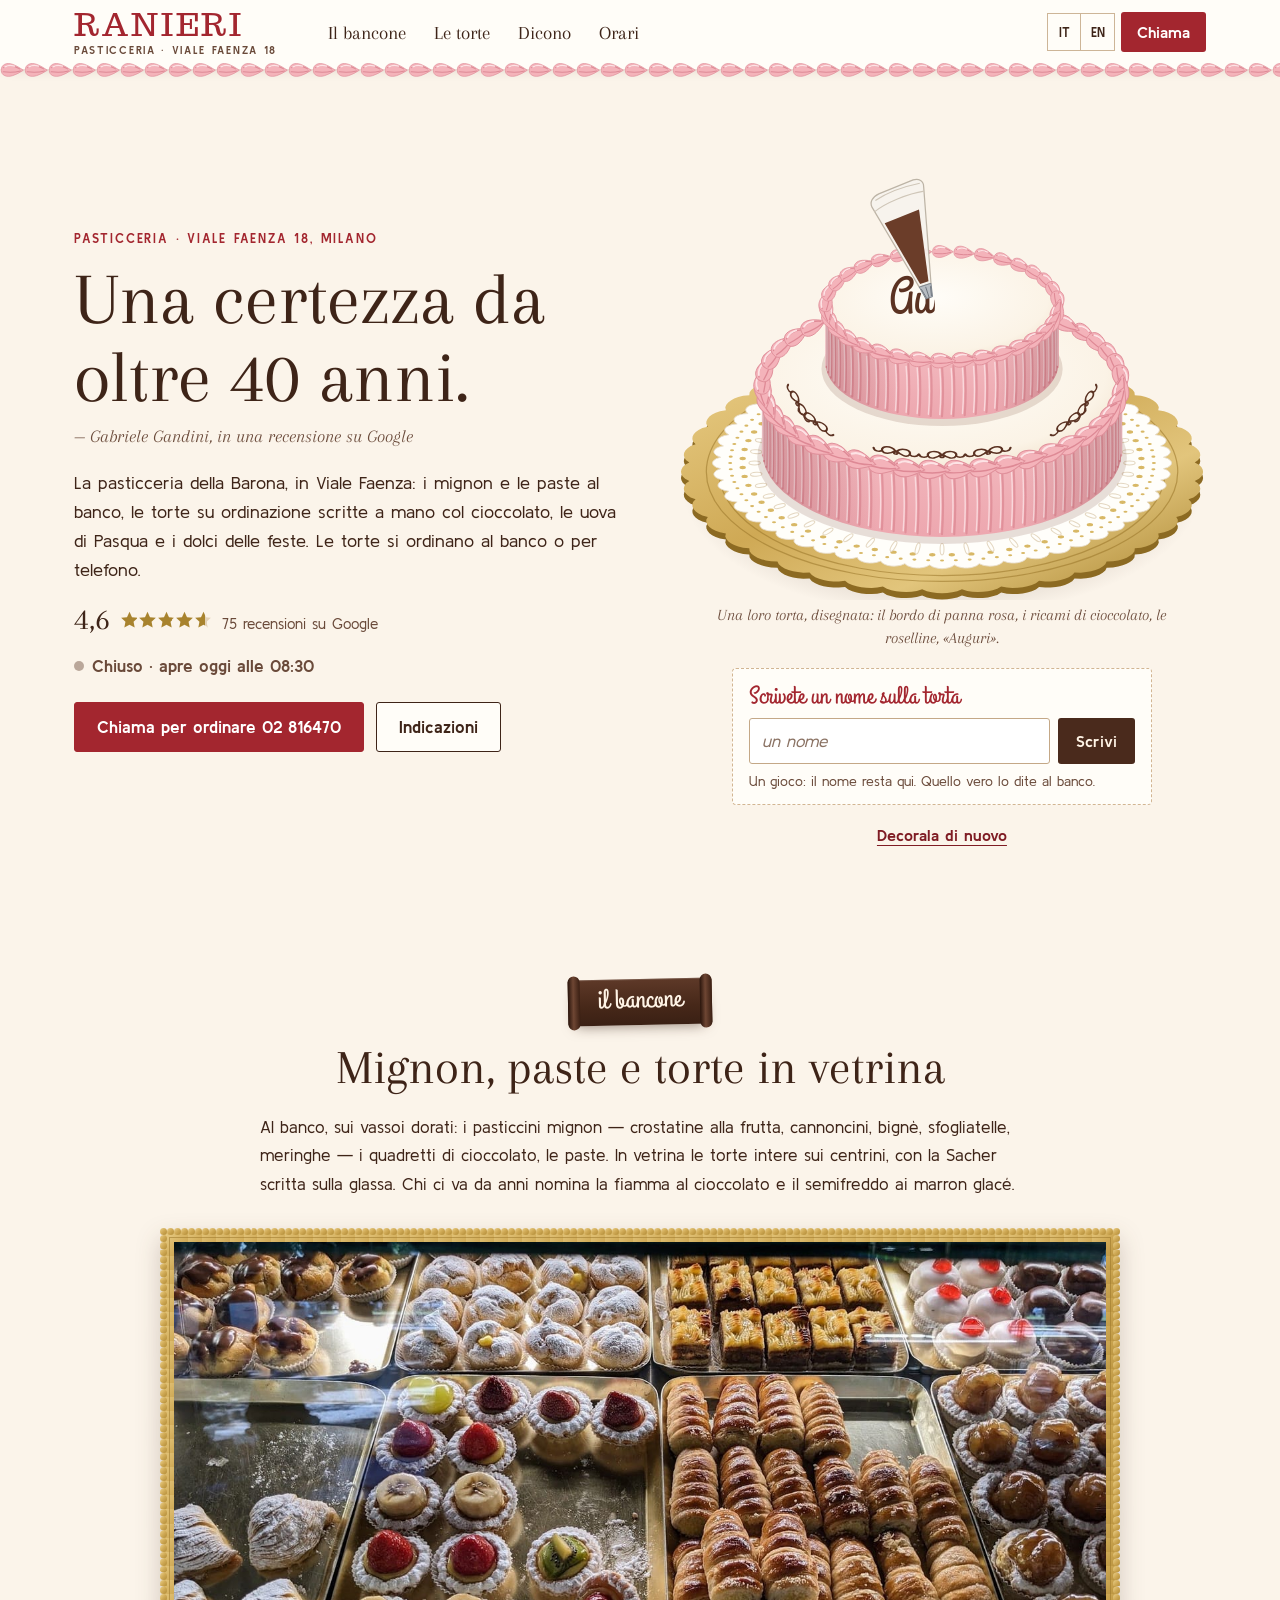
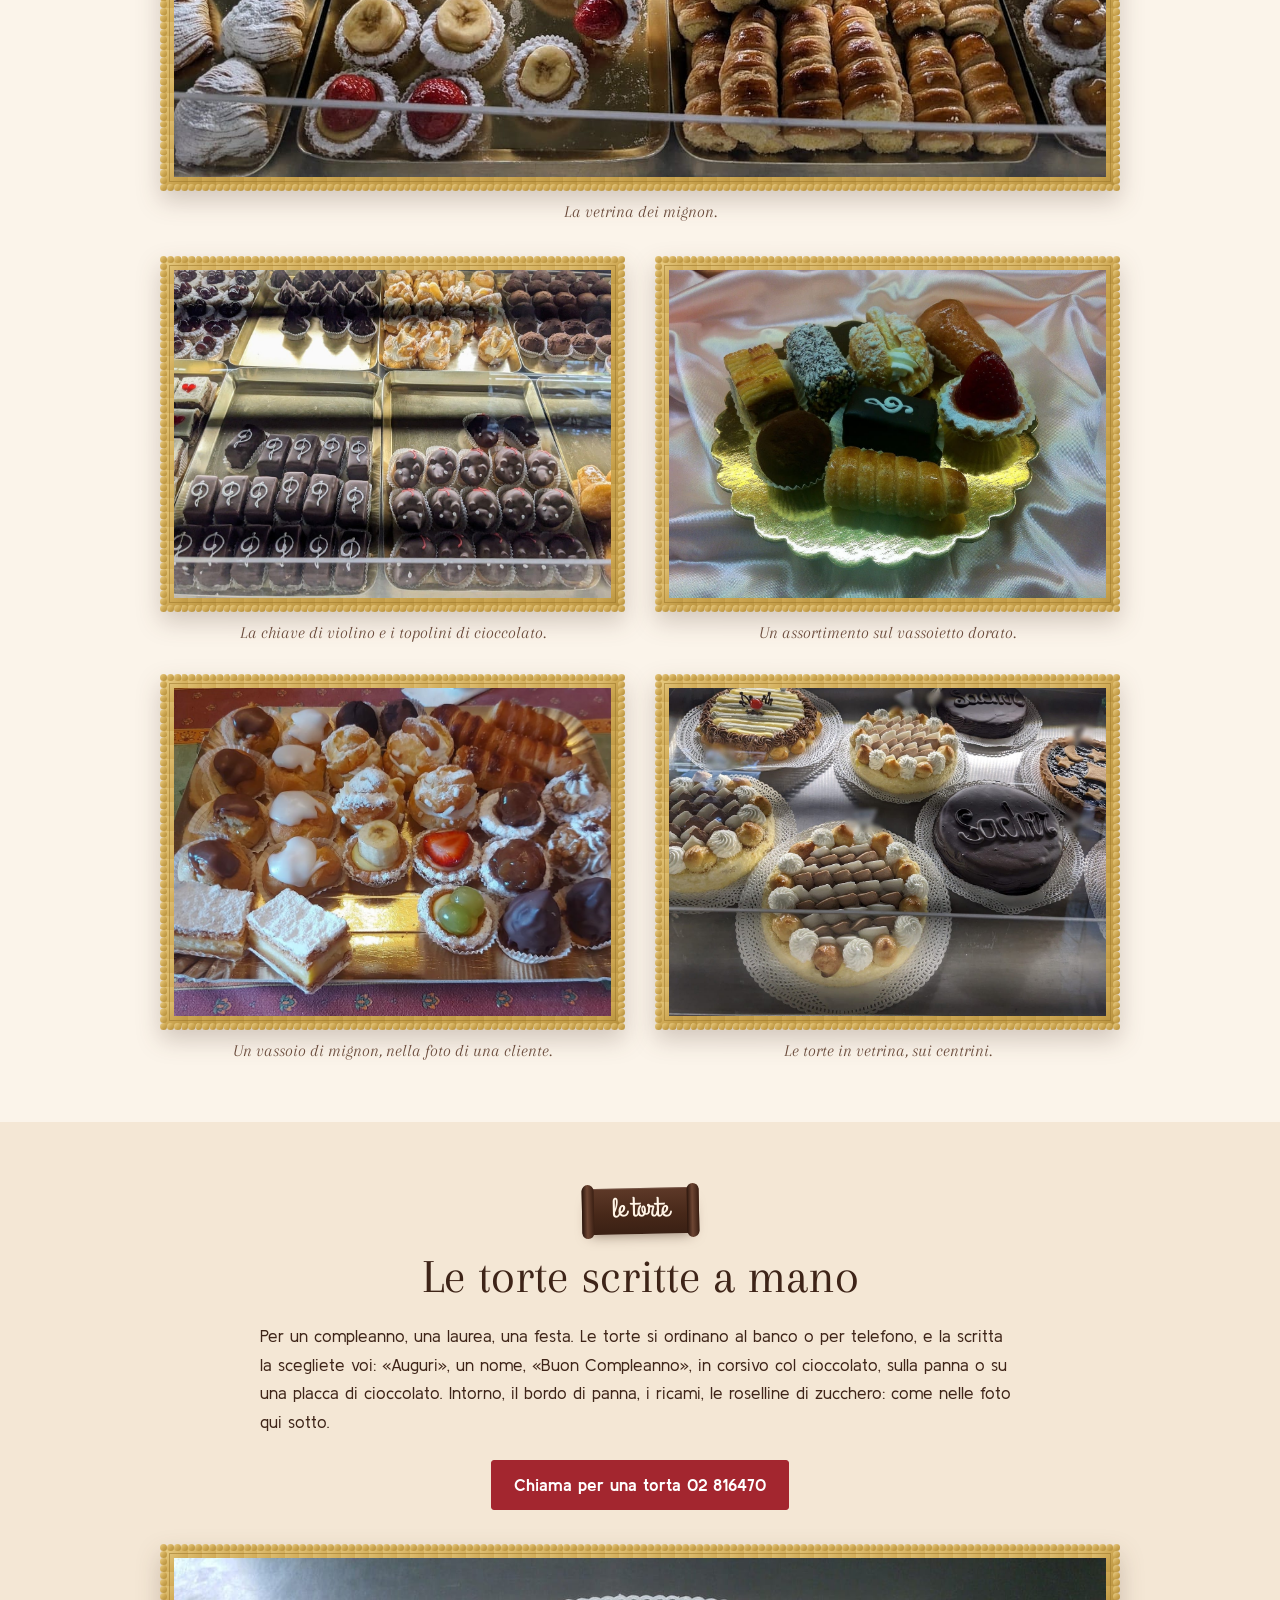
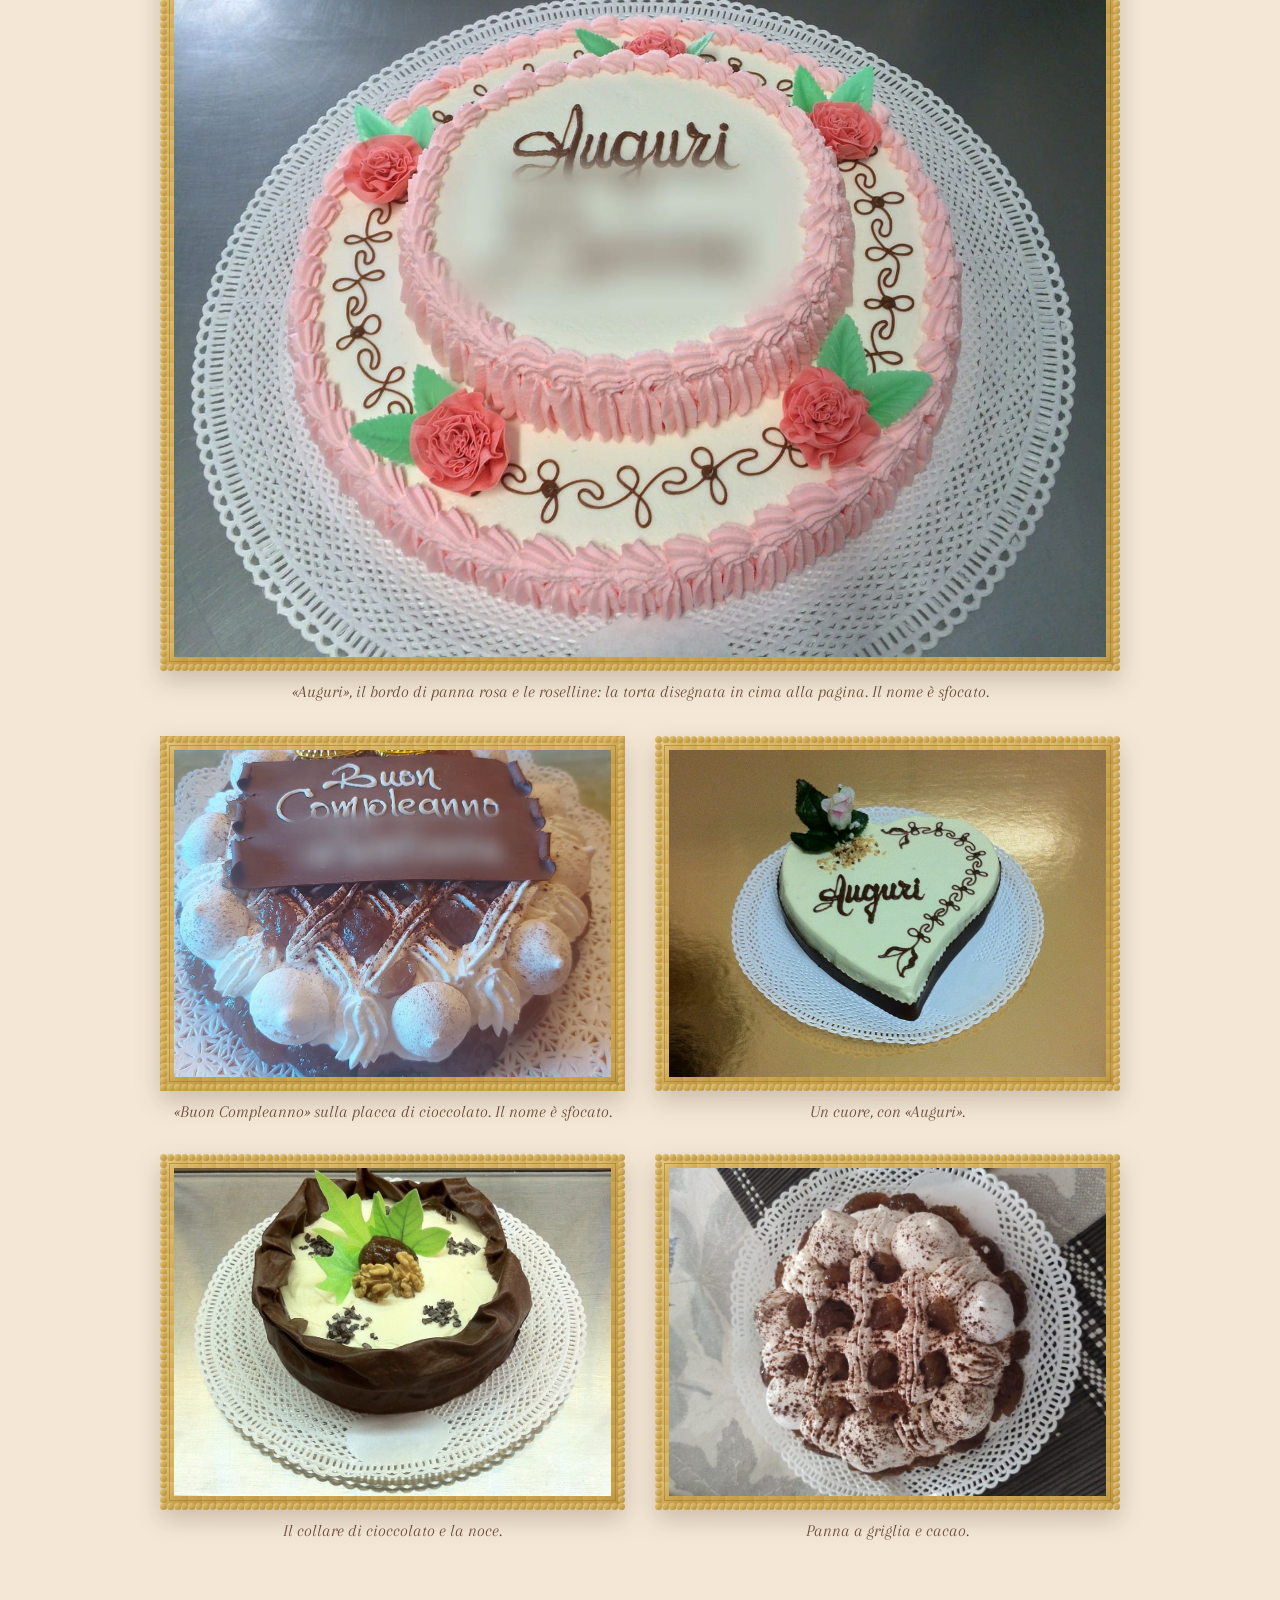
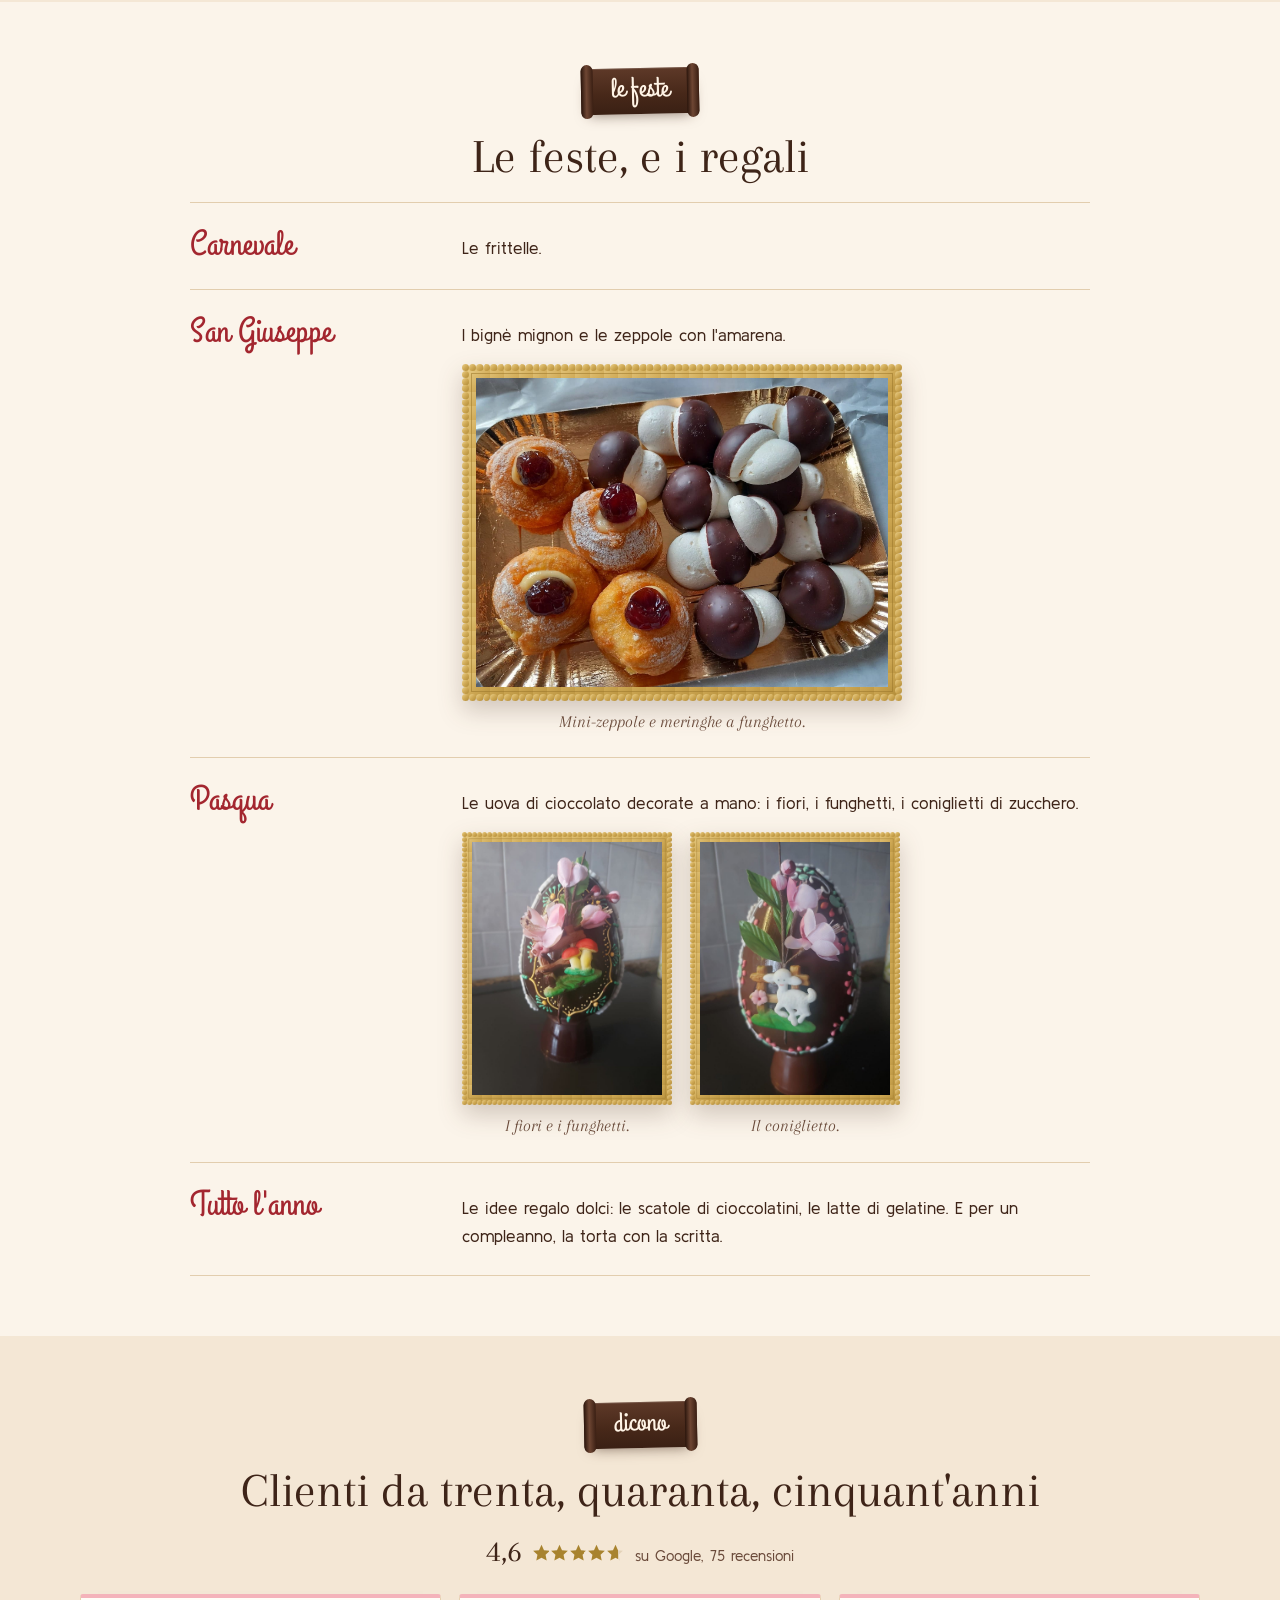
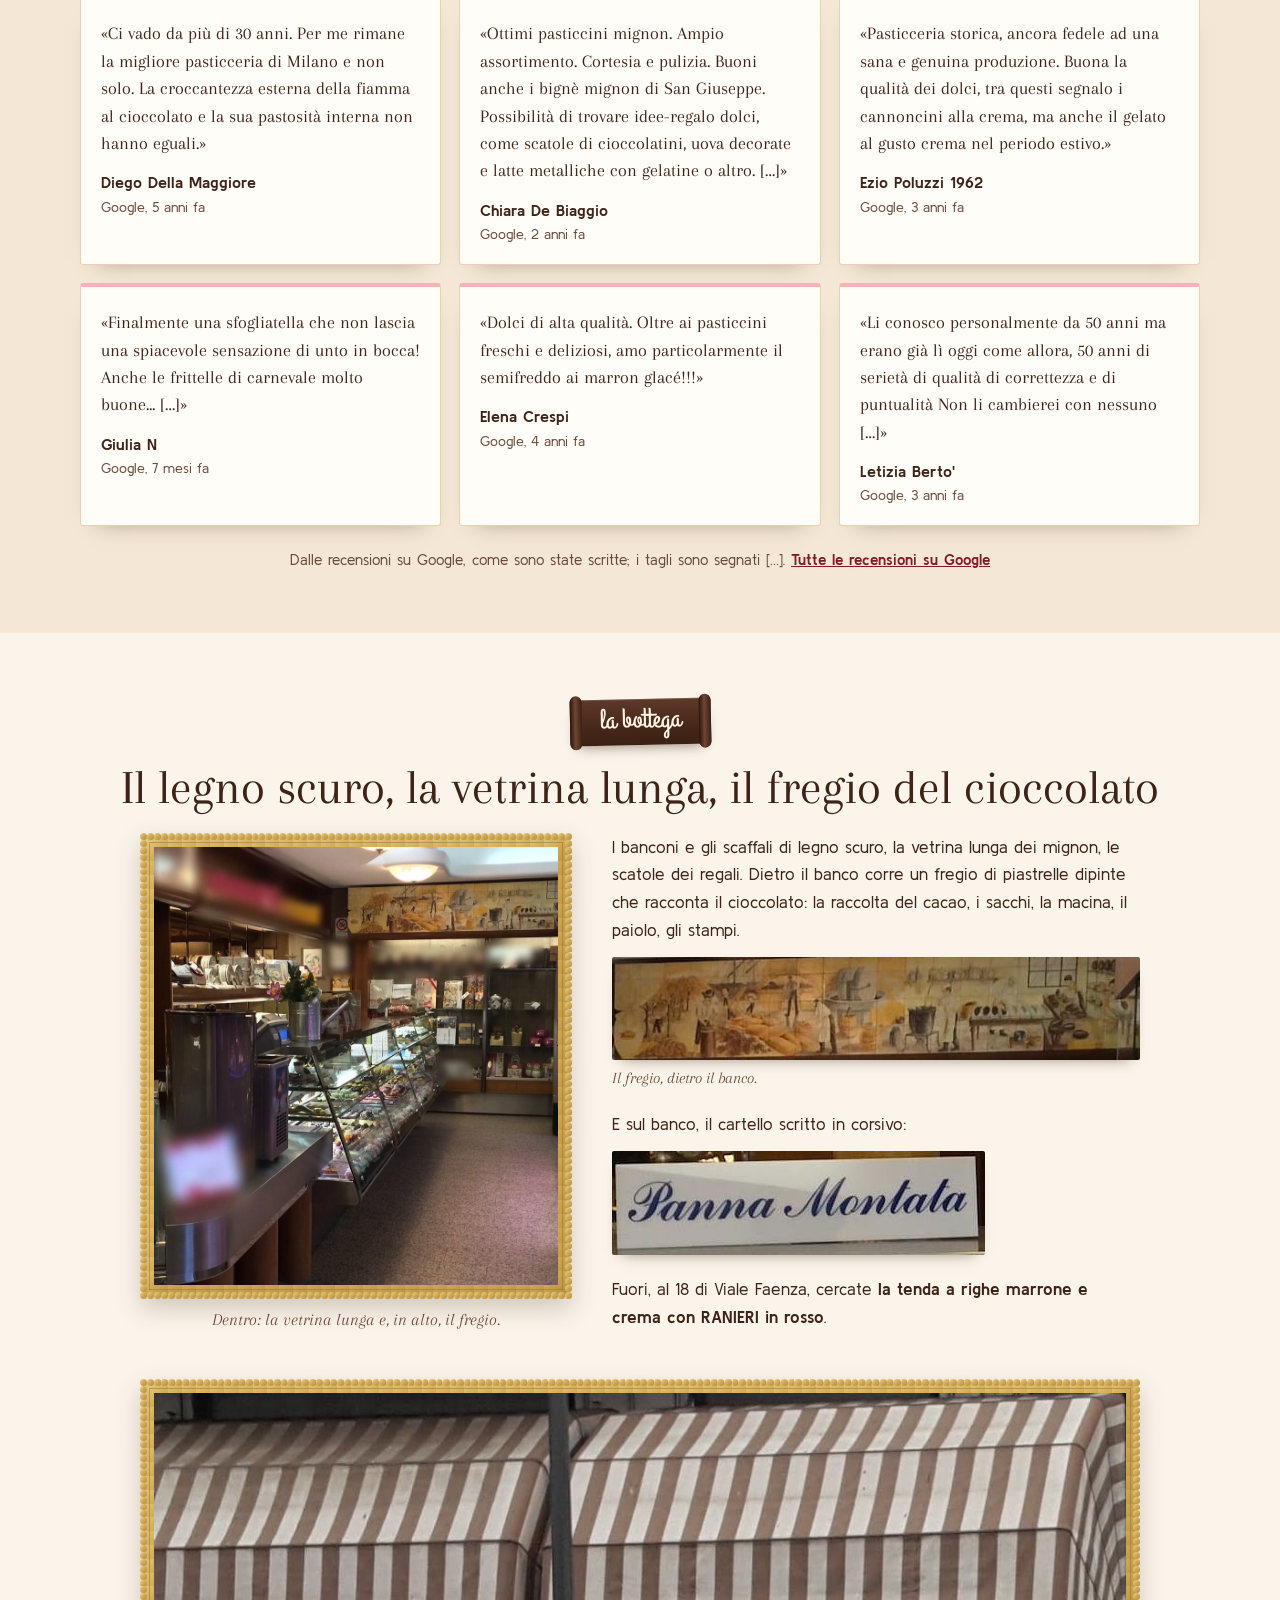
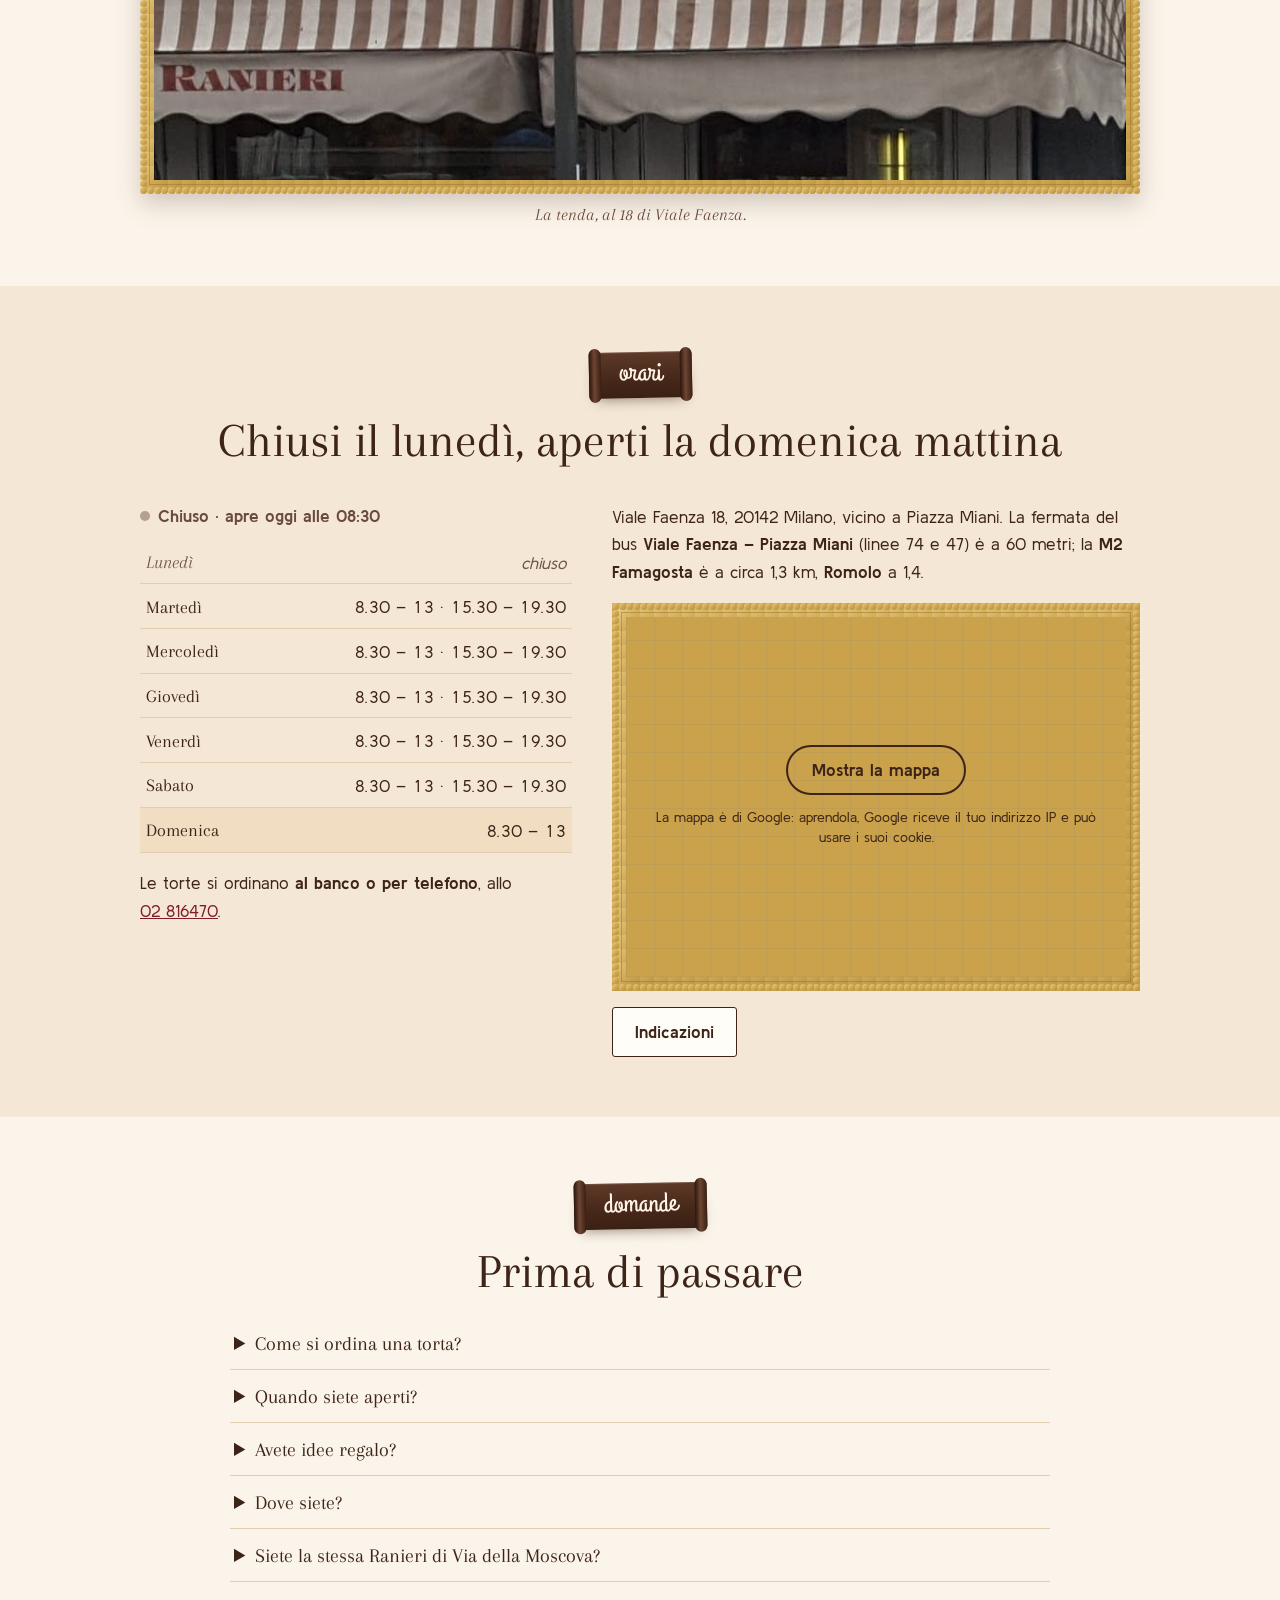
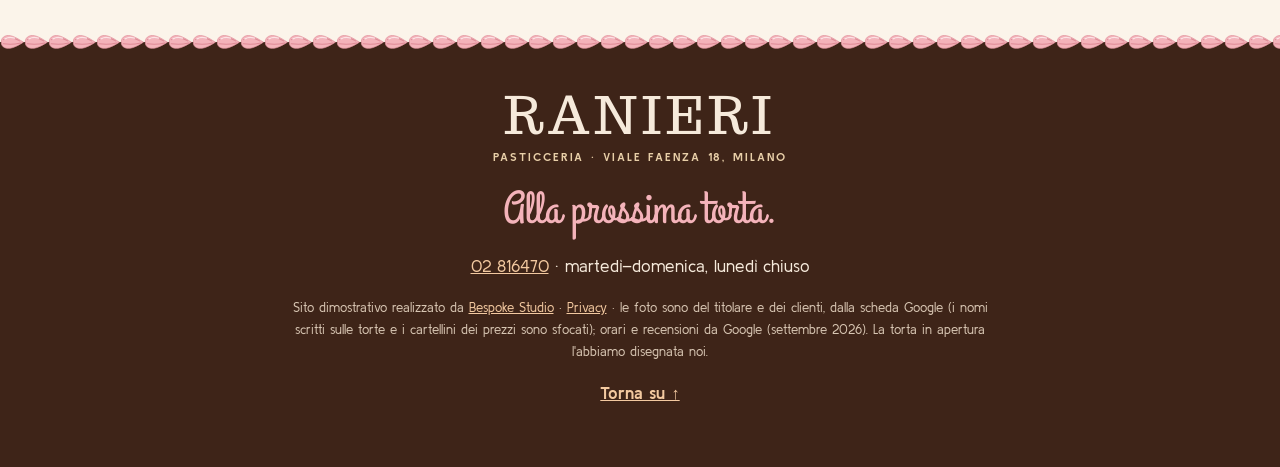
==== commit 57cc8de2: "Privacy e pulizia: caratteri sul sito, mappa al clic, informativa, noindex - caratteri copiati nel s" ====
--- a/index.html
+++ b/index.html
@@ -3,6 +3,7 @@
 <head>
 <meta charset="utf-8">
 <meta name="viewport" content="width=device-width, initial-scale=1">
+<meta name="robots" content="noindex">
 <script>(function(){var r=document.documentElement;r.classList.remove('no-js');
 /* la firma: finché main.js non parte sul vassoio c'è solo il centrino; se il codice non arriva, dopo 2,5 s va allo stato finale */
 try{if(!matchMedia('(prefers-reduced-motion: reduce)').matches){r.classList.add('firma-attesa');window.__attesaTorta=setTimeout(function(){r.classList.remove('firma-attesa')},2500)}}catch(e){}})()</script>
@@ -20,15 +21,66 @@
 <link rel="icon" href="img/favicon.svg" type="image/svg+xml">
 <link rel="icon" href="img/favicon-32.png" sizes="32x32" type="image/png">
 <link rel="apple-touch-icon" href="img/apple-touch-icon.png">
-<link rel="preconnect" href="https://fonts.googleapis.com">
-<link rel="preconnect" href="https://fonts.gstatic.com" crossorigin>
-<link href="https://fonts.googleapis.com/css2?family=Arapey:ital@0;1&amp;family=Grand+Hotel&amp;family=Kulim+Park:wght@400;700&amp;family=Trocchi&amp;display=swap" rel="stylesheet">
+<link rel="stylesheet" href="fonts/fonts.css?v=1">
 <link rel="stylesheet" href="css/styles.css?v=1">
 <script src="https://cdn.jsdelivr.net/npm/gsap@3.12.5/dist/gsap.min.js" defer></script>
 <script src="https://cdn.jsdelivr.net/npm/gsap@3.12.5/dist/ScrollTrigger.min.js" defer></script>
 <script src="js/main.js?v=1" defer></script>
 <script type="application/ld+json">
-{"@context":"https://schema.org","@type":"Bakery","name":"Pasticceria Ranieri","description":"Pasticceria in Viale Faenza 18 a Milano, alla Barona: pasticcini mignon, paste, torte su ordinazione scritte a mano, uova di Pasqua decorate e dolci delle feste.","url":"https://rotenzark.github.io/pasticceria-ranieri-faenza/","image":"https://rotenzark.github.io/pasticceria-ranieri-faenza/img/og.jpg","telephone":"+39 02 816470","address":{"@type":"PostalAddress","streetAddress":"Viale Faenza 18","postalCode":"20142","addressLocality":"Milano","addressRegion":"MI","addressCountry":"IT"},"geo":{"@type":"GeoCoordinates","latitude":45.4373,"longitude":9.15174},"openingHoursSpecification":[{"@type":"OpeningHoursSpecification","dayOfWeek":["Tuesday","Wednesday","Thursday","Friday","Saturday"],"opens":"08:30","closes":"13:00"},{"@type":"OpeningHoursSpecification","dayOfWeek":["Tuesday","Wednesday","Thursday","Friday","Saturday"],"opens":"15:30","closes":"19:30"},{"@type":"OpeningHoursSpecification","dayOfWeek":"Sunday","opens":"08:30","closes":"13:00"}],"aggregateRating":{"@type":"AggregateRating","ratingValue":"4.6","reviewCount":"75","bestRating":"5"}}
+{
+  "@context": "https://schema.org",
+  "@type": "Bakery",
+  "name": "Pasticceria Ranieri",
+  "description": "Pasticceria in Viale Faenza 18 a Milano, alla Barona: pasticcini mignon, paste, torte su ordinazione scritte a mano, uova di Pasqua decorate e dolci delle feste.",
+  "url": "https://rotenzark.github.io/pasticceria-ranieri-faenza/",
+  "image": "https://rotenzark.github.io/pasticceria-ranieri-faenza/img/og.jpg",
+  "telephone": "+39 02 816470",
+  "address": {
+    "@type": "PostalAddress",
+    "streetAddress": "Viale Faenza 18",
+    "postalCode": "20142",
+    "addressLocality": "Milano",
+    "addressRegion": "MI",
+    "addressCountry": "IT"
+  },
+  "geo": {
+    "@type": "GeoCoordinates",
+    "latitude": 45.4373,
+    "longitude": 9.15174
+  },
+  "openingHoursSpecification": [
+    {
+      "@type": "OpeningHoursSpecification",
+      "dayOfWeek": [
+        "Tuesday",
+        "Wednesday",
+        "Thursday",
+        "Friday",
+        "Saturday"
+      ],
+      "opens": "08:30",
+      "closes": "13:00"
+    },
+    {
+      "@type": "OpeningHoursSpecification",
+      "dayOfWeek": [
+        "Tuesday",
+        "Wednesday",
+        "Thursday",
+        "Friday",
+        "Saturday"
+      ],
+      "opens": "15:30",
+      "closes": "19:30"
+    },
+    {
+      "@type": "OpeningHoursSpecification",
+      "dayOfWeek": "Sunday",
+      "opens": "08:30",
+      "closes": "13:00"
+    }
+  ]
+}
 </script>
 <script type="application/ld+json">
 {"@context":"https://schema.org","@type":"FAQPage","mainEntity":[
@@ -235,12 +287,12 @@
     <h2 id="diconoT" class="capitolo__titolo" data-i18n="r.titolo">Clienti da trenta, quaranta, cinquant'anni</h2>
     <p class="voto voto--centro"><b class="voto__n">4,6</b> <span class="stelle" aria-hidden="true" style="--voto:.92"></span> <span class="voto__su" data-i18n="r.voto">su Google, 75 recensioni</span></p>
     <ul class="recensioni">
-      <li class="recensione reveal"><p class="recensione__testo">«Ci vado da più di 30 anni. Per me rimane la migliore pasticceria di Milano e non solo. La croccantezza esterna della fiamma al cioccolato e la sua pastosità interna non hanno eguali.»</p><p class="recensione__chi"><b>Diego Della Maggiore</b> <span data-i18n="r.a5">Google, 5 anni fa</span></p></li>
-      <li class="recensione reveal"><p class="recensione__testo">«Ottimi pasticcini mignon. Ampio assortimento. Cortesia e pulizia. Buoni anche i bignè mignon di San Giuseppe. Possibilità di trovare idee-regalo dolci, come scatole di cioccolatini, uova decorate e latte metalliche con gelatine o altro. […]»</p><p class="recensione__chi"><b>Chiara De Biaggio</b> <span data-i18n="r.a2">Google, 2 anni fa</span></p></li>
-      <li class="recensione reveal"><p class="recensione__testo">«Pasticceria storica, ancora fedele ad una sana e genuina produzione. Buona la qualità dei dolci, tra questi segnalo i cannoncini alla crema, ma anche il gelato al gusto crema nel periodo estivo.»</p><p class="recensione__chi"><b>Ezio Poluzzi 1962</b> <span data-i18n="r.a3">Google, 3 anni fa</span></p></li>
-      <li class="recensione reveal"><p class="recensione__testo">«Finalmente una sfogliatella che non lascia una spiacevole sensazione di unto in bocca! Anche le frittelle di carnevale molto buone... […]»</p><p class="recensione__chi"><b>Giulia N</b> <span data-i18n="r.m7">Google, 7 mesi fa</span></p></li>
-      <li class="recensione reveal"><p class="recensione__testo">«Dolci di alta qualità. Oltre ai pasticcini freschi e deliziosi, amo particolarmente il semifreddo ai marron glacé!!!»</p><p class="recensione__chi"><b>Elena Crespi</b> <span data-i18n="r.a4">Google, 4 anni fa</span></p></li>
-      <li class="recensione reveal"><p class="recensione__testo">«Li conosco personalmente da 50 anni ma erano già lì oggi come allora, 50 anni di serietà di qualità di correttezza e di puntualità Non li cambierei con nessuno […]»</p><p class="recensione__chi"><b>Letizia Berto'</b> <span data-i18n="r.a3">Google, 3 anni fa</span></p></li>
+      <li class="recensione reveal"><p lang="it" class="recensione__testo">«Ci vado da più di 30 anni. Per me rimane la migliore pasticceria di Milano e non solo. La croccantezza esterna della fiamma al cioccolato e la sua pastosità interna non hanno eguali.»</p><p class="recensione__chi"><b>Diego Della Maggiore</b> <span data-i18n="r.a5">Google, 5 anni fa</span></p></li>
+      <li class="recensione reveal"><p lang="it" class="recensione__testo">«Ottimi pasticcini mignon. Ampio assortimento. Cortesia e pulizia. Buoni anche i bignè mignon di San Giuseppe. Possibilità di trovare idee-regalo dolci, come scatole di cioccolatini, uova decorate e latte metalliche con gelatine o altro. […]»</p><p class="recensione__chi"><b>Chiara De Biaggio</b> <span data-i18n="r.a2">Google, 2 anni fa</span></p></li>
+      <li class="recensione reveal"><p lang="it" class="recensione__testo">«Pasticceria storica, ancora fedele ad una sana e genuina produzione. Buona la qualità dei dolci, tra questi segnalo i cannoncini alla crema, ma anche il gelato al gusto crema nel periodo estivo.»</p><p class="recensione__chi"><b>Ezio Poluzzi 1962</b> <span data-i18n="r.a3">Google, 3 anni fa</span></p></li>
+      <li class="recensione reveal"><p lang="it" class="recensione__testo">«Finalmente una sfogliatella che non lascia una spiacevole sensazione di unto in bocca! Anche le frittelle di carnevale molto buone... […]»</p><p class="recensione__chi"><b>Giulia N</b> <span data-i18n="r.m7">Google, 7 mesi fa</span></p></li>
+      <li class="recensione reveal"><p lang="it" class="recensione__testo">«Dolci di alta qualità. Oltre ai pasticcini freschi e deliziosi, amo particolarmente il semifreddo ai marron glacé!!!»</p><p class="recensione__chi"><b>Elena Crespi</b> <span data-i18n="r.a4">Google, 4 anni fa</span></p></li>
+      <li class="recensione reveal"><p lang="it" class="recensione__testo">«Li conosco personalmente da 50 anni ma erano già lì oggi come allora, 50 anni di serietà di qualità di correttezza e di puntualità Non li cambierei con nessuno […]»</p><p class="recensione__chi"><b>Letizia Berto'</b> <span data-i18n="r.a3">Google, 3 anni fa</span></p></li>
     </ul>
     <p class="dicono__nota"><span data-i18n="r.nota">Dalle recensioni su Google, come sono state scritte; i tagli sono segnati […].</span> <a href="https://www.google.com/maps/search/?api=1&amp;query=Pasticceria+Ranieri%2C+Viale+Faenza+18%2C+Milano" target="_blank" rel="noopener" data-i18n="r.tutte">Tutte le recensioni su Google</a></p>
   </section>
@@ -286,7 +338,7 @@
       <div>
         <p data-i18n="o.dove">Viale Faenza 18, 20142 Milano, vicino a Piazza Miani. La fermata del bus <b>Viale Faenza – Piazza Miani</b> (linee 74 e 47) è a 60 metri; la <b>M2 Famagosta</b> è a circa 1,3 km, <b>Romolo</b> a 1,4.</p>
         <div class="mappa reveal">
-          <iframe title="Mappa: Pasticceria Ranieri, Viale Faenza 18, Milano" data-i18n-title="o.mappa" src="https://maps.google.com/maps?q=Pasticceria%20Ranieri%2C%20Viale%20Faenza%2018%2C%20Milano&amp;z=16&amp;output=embed" width="600" height="360" loading="lazy" referrerpolicy="no-referrer-when-downgrade"></iframe>
+          <div class="mappa-clic" data-mappa-clic style="--mappa-h: 360px"><template><iframe title="Mappa: Pasticceria Ranieri, Viale Faenza 18, Milano" data-i18n-title="o.mappa" src="https://maps.google.com/maps?q=Pasticceria%20Ranieri%2C%20Viale%20Faenza%2018%2C%20Milano&amp;z=16&amp;output=embed" width="600" height="360" loading="lazy" referrerpolicy="no-referrer-when-downgrade"></iframe></template><div class="mappa-clic__velo"><a class="mappa-clic__btn" href="https://www.google.com/maps/dir/?api=1&amp;destination=Pasticceria+Ranieri%2C+Viale+Faenza+18%2C+Milano" target="_blank" rel="noopener">Mostra la mappa</a><p class="mappa-clic__nota">La mappa è di Google: aprendola, Google riceve il tuo indirizzo IP e può usare i suoi cookie.</p></div></div>
         </div>
         <p class="orari__azioni"><a class="bottone" href="https://www.google.com/maps/dir/?api=1&amp;destination=Pasticceria+Ranieri%2C+Viale+Faenza+18%2C+Milano" target="_blank" rel="noopener" data-i18n="h.indicazioni">Indicazioni</a></p>
       </div>
@@ -314,7 +366,7 @@
     <p class="piede__sotto" data-i18n="z.sotto">Pasticceria · Viale Faenza 18, Milano</p>
     <p class="piede__frase" data-i18n="z.frase">Alla prossima torta.</p>
     <p class="piede__dove"><a href="tel:+3902816470" class="intero">02 816470</a> · <span data-i18n="z.orario">martedì–domenica, lunedì chiuso</span></p>
-    <p class="piede__cred" data-i18n="z.cred">Sito dimostrativo realizzato da <a href="https://bespokestud.io" rel="noopener">Bespoke Studio</a> · le foto sono del titolare e dei clienti, dalla scheda Google (i nomi scritti sulle torte e i cartellini dei prezzi sono sfocati); orari e recensioni da Google (settembre 2026). La torta in apertura l'abbiamo disegnata noi.</p>
+    <p class="piede__cred" data-i18n="z.cred">Sito dimostrativo realizzato da <a href="https://bespokestud.io" rel="noopener">Bespoke Studio</a> · <a href="privacy.html">Privacy</a> · le foto sono del titolare e dei clienti, dalla scheda Google (i nomi scritti sulle torte e i cartellini dei prezzi sono sfocati); orari e recensioni da Google (settembre 2026). La torta in apertura l'abbiamo disegnata noi.</p>
     <p><a class="piede__su" href="#inizio" data-i18n="z.su">Torna su ↑</a></p>
   </div>
 </footer>
@@ -329,5 +381,6 @@
   <img id="lightboxImg" src="" alt="">
 </div>
 
+<script src="js/mappa-clic.js?v=1" defer></script>
 </body>
 </html>
--- a/fonts/fonts.css
+++ b/fonts/fonts.css
@@ -0,0 +1,91 @@
+/* Caratteri ospitati sul sito: nessuna richiesta a Google Fonts o Fontshare (giro privacy 1/10/2026). Licenze in LICENSE.txt. */
+/* latin */
+@font-face {
+  font-family: 'Arapey';
+  font-style: italic;
+  font-weight: 400;
+  font-display: swap;
+  src: url(arapey-v17--W_9XJn-UDDA2RCKZeofTkY.woff2) format('woff2');
+  unicode-range: U+0000-00FF, U+0131, U+0152-0153, U+02BB-02BC, U+02C6, U+02DA, U+02DC, U+0304, U+0308, U+0329, U+2000-206F, U+20AC, U+2122, U+2191, U+2193, U+2212, U+2215, U+FEFF, U+FFFD;
+}
+/* latin */
+@font-face {
+  font-family: 'Arapey';
+  font-style: normal;
+  font-weight: 400;
+  font-display: swap;
+  src: url(arapey-v17--W__XJn-UDDA2RCKYNod.woff2) format('woff2');
+  unicode-range: U+0000-00FF, U+0131, U+0152-0153, U+02BB-02BC, U+02C6, U+02DA, U+02DC, U+0304, U+0308, U+0329, U+2000-206F, U+20AC, U+2122, U+2191, U+2193, U+2212, U+2215, U+FEFF, U+FFFD;
+}
+/* latin-ext */
+@font-face {
+  font-family: 'Grand Hotel';
+  font-style: normal;
+  font-weight: 400;
+  font-display: swap;
+  src: url(grandhotel-v21-7Au7p_IgjDKdCRWuR1azplQEGFw-0g.woff2) format('woff2');
+  unicode-range: U+0100-02BA, U+02BD-02C5, U+02C7-02CC, U+02CE-02D7, U+02DD-02FF, U+0304, U+0308, U+0329, U+1D00-1DBF, U+1E00-1E9F, U+1EF2-1EFF, U+2020, U+20A0-20AB, U+20AD-20C0, U+2113, U+2C60-2C7F, U+A720-A7FF;
+}
+/* latin */
+@font-face {
+  font-family: 'Grand Hotel';
+  font-style: normal;
+  font-weight: 400;
+  font-display: swap;
+  src: url(grandhotel-v21-7Au7p_IgjDKdCRWuR1azplQKGFw.woff2) format('woff2');
+  unicode-range: U+0000-00FF, U+0131, U+0152-0153, U+02BB-02BC, U+02C6, U+02DA, U+02DC, U+0304, U+0308, U+0329, U+2000-206F, U+20AC, U+2122, U+2191, U+2193, U+2212, U+2215, U+FEFF, U+FFFD;
+}
+/* latin-ext */
+@font-face {
+  font-family: 'Kulim Park';
+  font-style: normal;
+  font-weight: 400;
+  font-display: swap;
+  src: url(kulimpark-v15-fdN79secq3hflz1Uu3IwhFcs5JZx.woff2) format('woff2');
+  unicode-range: U+0100-02BA, U+02BD-02C5, U+02C7-02CC, U+02CE-02D7, U+02DD-02FF, U+0304, U+0308, U+0329, U+1D00-1DBF, U+1E00-1E9F, U+1EF2-1EFF, U+2020, U+20A0-20AB, U+20AD-20C0, U+2113, U+2C60-2C7F, U+A720-A7FF;
+}
+/* latin */
+@font-face {
+  font-family: 'Kulim Park';
+  font-style: normal;
+  font-weight: 400;
+  font-display: swap;
+  src: url(kulimpark-v15-fdN79secq3hflz1Uu3IwhFks5A.woff2) format('woff2');
+  unicode-range: U+0000-00FF, U+0131, U+0152-0153, U+02BB-02BC, U+02C6, U+02DA, U+02DC, U+0304, U+0308, U+0329, U+2000-206F, U+20AC, U+2122, U+2191, U+2193, U+2212, U+2215, U+FEFF, U+FFFD;
+}
+/* latin-ext */
+@font-face {
+  font-family: 'Kulim Park';
+  font-style: normal;
+  font-weight: 700;
+  font-display: swap;
+  src: url(kulimpark-v15-fdN49secq3hflz1Uu3IwjOIJ8adQZIUv.woff2) format('woff2');
+  unicode-range: U+0100-02BA, U+02BD-02C5, U+02C7-02CC, U+02CE-02D7, U+02DD-02FF, U+0304, U+0308, U+0329, U+1D00-1DBF, U+1E00-1E9F, U+1EF2-1EFF, U+2020, U+20A0-20AB, U+20AD-20C0, U+2113, U+2C60-2C7F, U+A720-A7FF;
+}
+/* latin */
+@font-face {
+  font-family: 'Kulim Park';
+  font-style: normal;
+  font-weight: 700;
+  font-display: swap;
+  src: url(kulimpark-v15-fdN49secq3hflz1Uu3IwjOIJ8alQZA.woff2) format('woff2');
+  unicode-range: U+0000-00FF, U+0131, U+0152-0153, U+02BB-02BC, U+02C6, U+02DA, U+02DC, U+0304, U+0308, U+0329, U+2000-206F, U+20AC, U+2122, U+2191, U+2193, U+2212, U+2215, U+FEFF, U+FFFD;
+}
+/* latin-ext */
+@font-face {
+  font-family: 'Trocchi';
+  font-style: normal;
+  font-weight: 400;
+  font-display: swap;
+  src: url(trocchi-v19-qWcqB6WkuIDxDZLcPrJevfeT.woff2) format('woff2');
+  unicode-range: U+0100-02BA, U+02BD-02C5, U+02C7-02CC, U+02CE-02D7, U+02DD-02FF, U+0304, U+0308, U+0329, U+1D00-1DBF, U+1E00-1E9F, U+1EF2-1EFF, U+2020, U+20A0-20AB, U+20AD-20C0, U+2113, U+2C60-2C7F, U+A720-A7FF;
+}
+/* latin */
+@font-face {
+  font-family: 'Trocchi';
+  font-style: normal;
+  font-weight: 400;
+  font-display: swap;
+  src: url(trocchi-v19-qWcqB6WkuIDxDZLcPrxevQ.woff2) format('woff2');
+  unicode-range: U+0000-00FF, U+0131, U+0152-0153, U+02BB-02BC, U+02C6, U+02DA, U+02DC, U+0304, U+0308, U+0329, U+2000-206F, U+20AC, U+2122, U+2191, U+2193, U+2212, U+2215, U+FEFF, U+FFFD;
+}
--- a/css/styles.css
+++ b/css/styles.css
@@ -284,3 +284,12 @@
 .tasca__stella { fill: none; stroke: #6E757D; stroke-width: 1; }
 .firma-attesa .torta__svg .torta__corpo, .firma-attesa .torta__svg .torta__conchiglie, .firma-attesa .torta__svg .torta__ricami, .firma-attesa .torta__svg .torta__scritta, .firma-attesa .torta__svg .torta__rose { opacity: 0; }
 /*/TORTA*/
+
+/*MAPPACLIC*/
+/* la mappa Google si carica solo al clic (giro privacy 1/10/2026) */
+.mappa-clic { display: flex; align-items: center; justify-content: center; width: 100%; height: 100%; min-height: var(--mappa-h, 320px); box-sizing: border-box; padding: 24px; text-align: center; background: repeating-linear-gradient(0deg, rgba(127, 127, 127, 0.14) 0 1px, transparent 1px 28px), repeating-linear-gradient(90deg, rgba(127, 127, 127, 0.14) 0 1px, transparent 1px 28px); }
+.mappa-clic__velo { display: flex; flex-direction: column; align-items: center; gap: 12px; max-width: 32em; }
+.mappa-clic__btn { display: inline-block; padding: 0.75em 1.4em; border: 2px solid currentColor; border-radius: 999px; color: inherit; font: inherit; font-weight: 600; line-height: 1.2; text-decoration: none; background: transparent; cursor: pointer; }
+.mappa-clic__btn:hover, .mappa-clic__btn:focus-visible { text-decoration: underline; }
+.mappa-clic__nota { margin: 0; font-size: 0.85em; line-height: 1.45; }
+/*/MAPPACLIC*/
